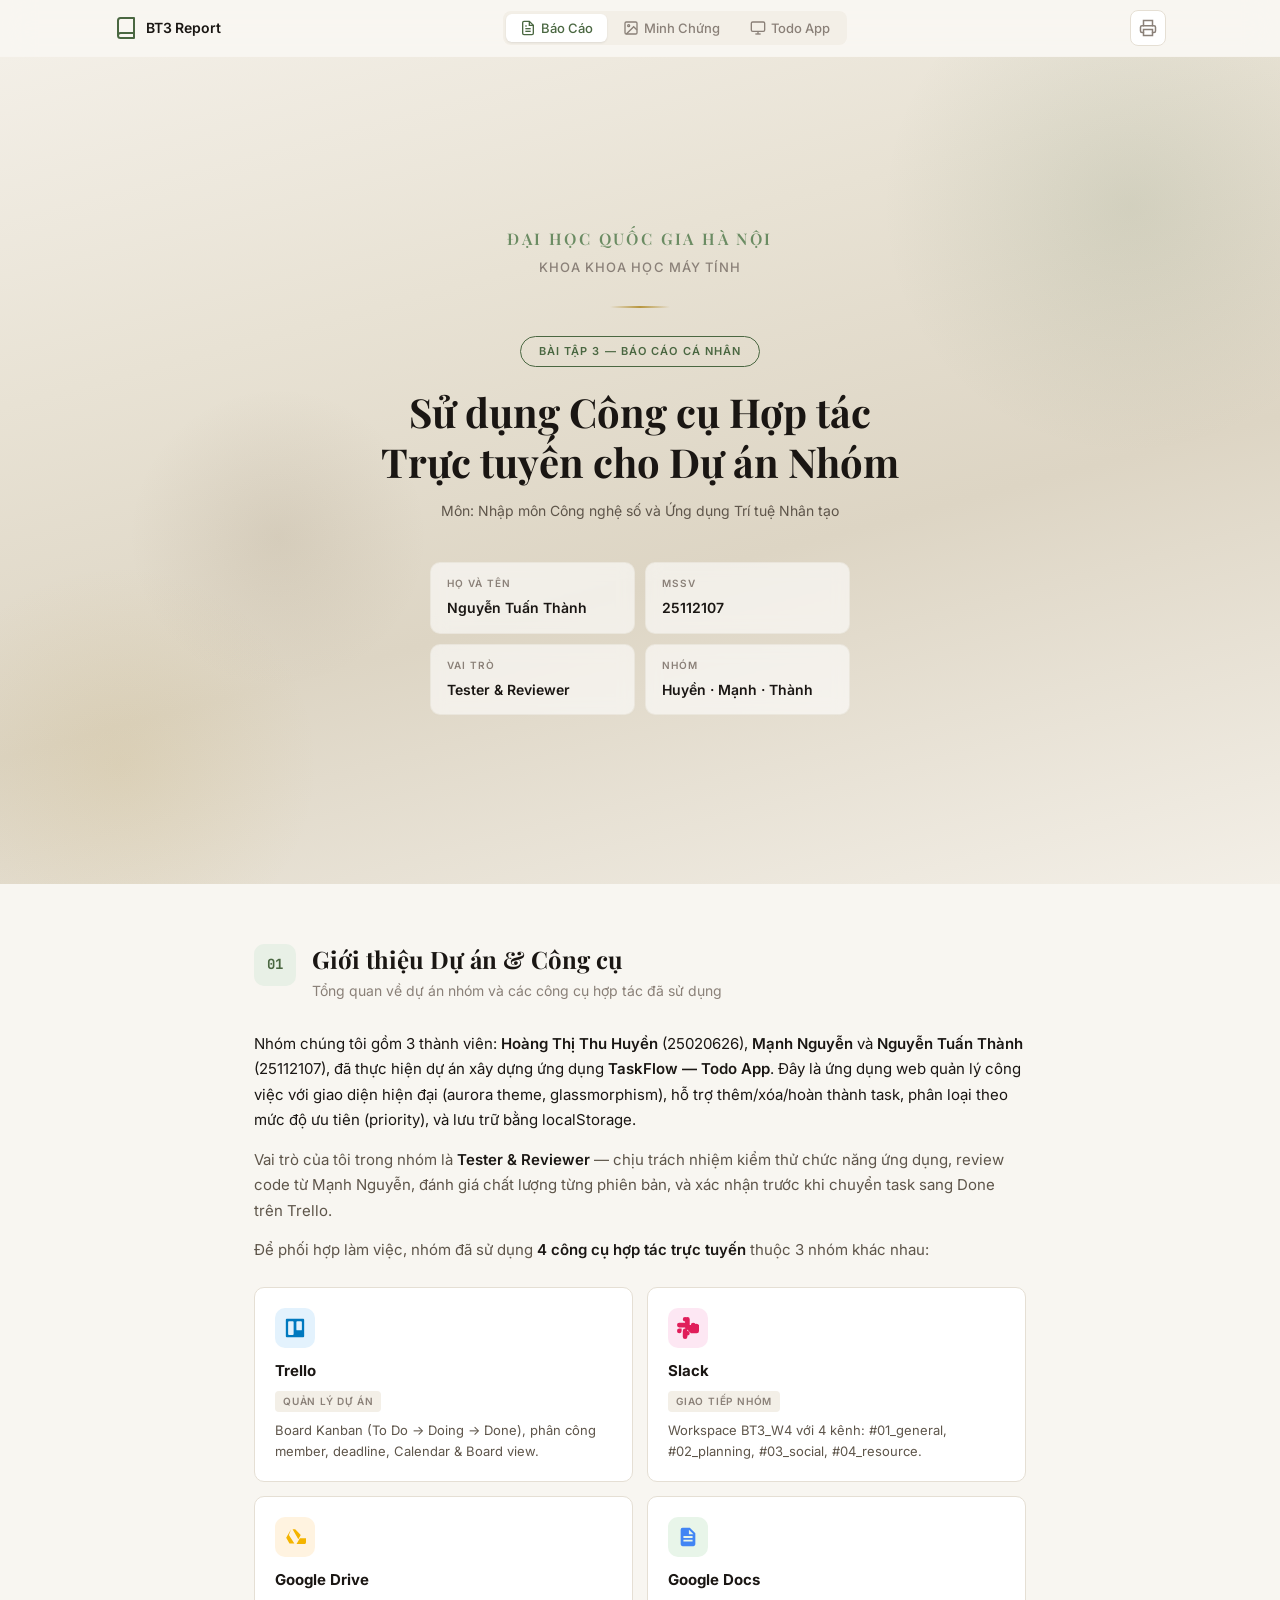
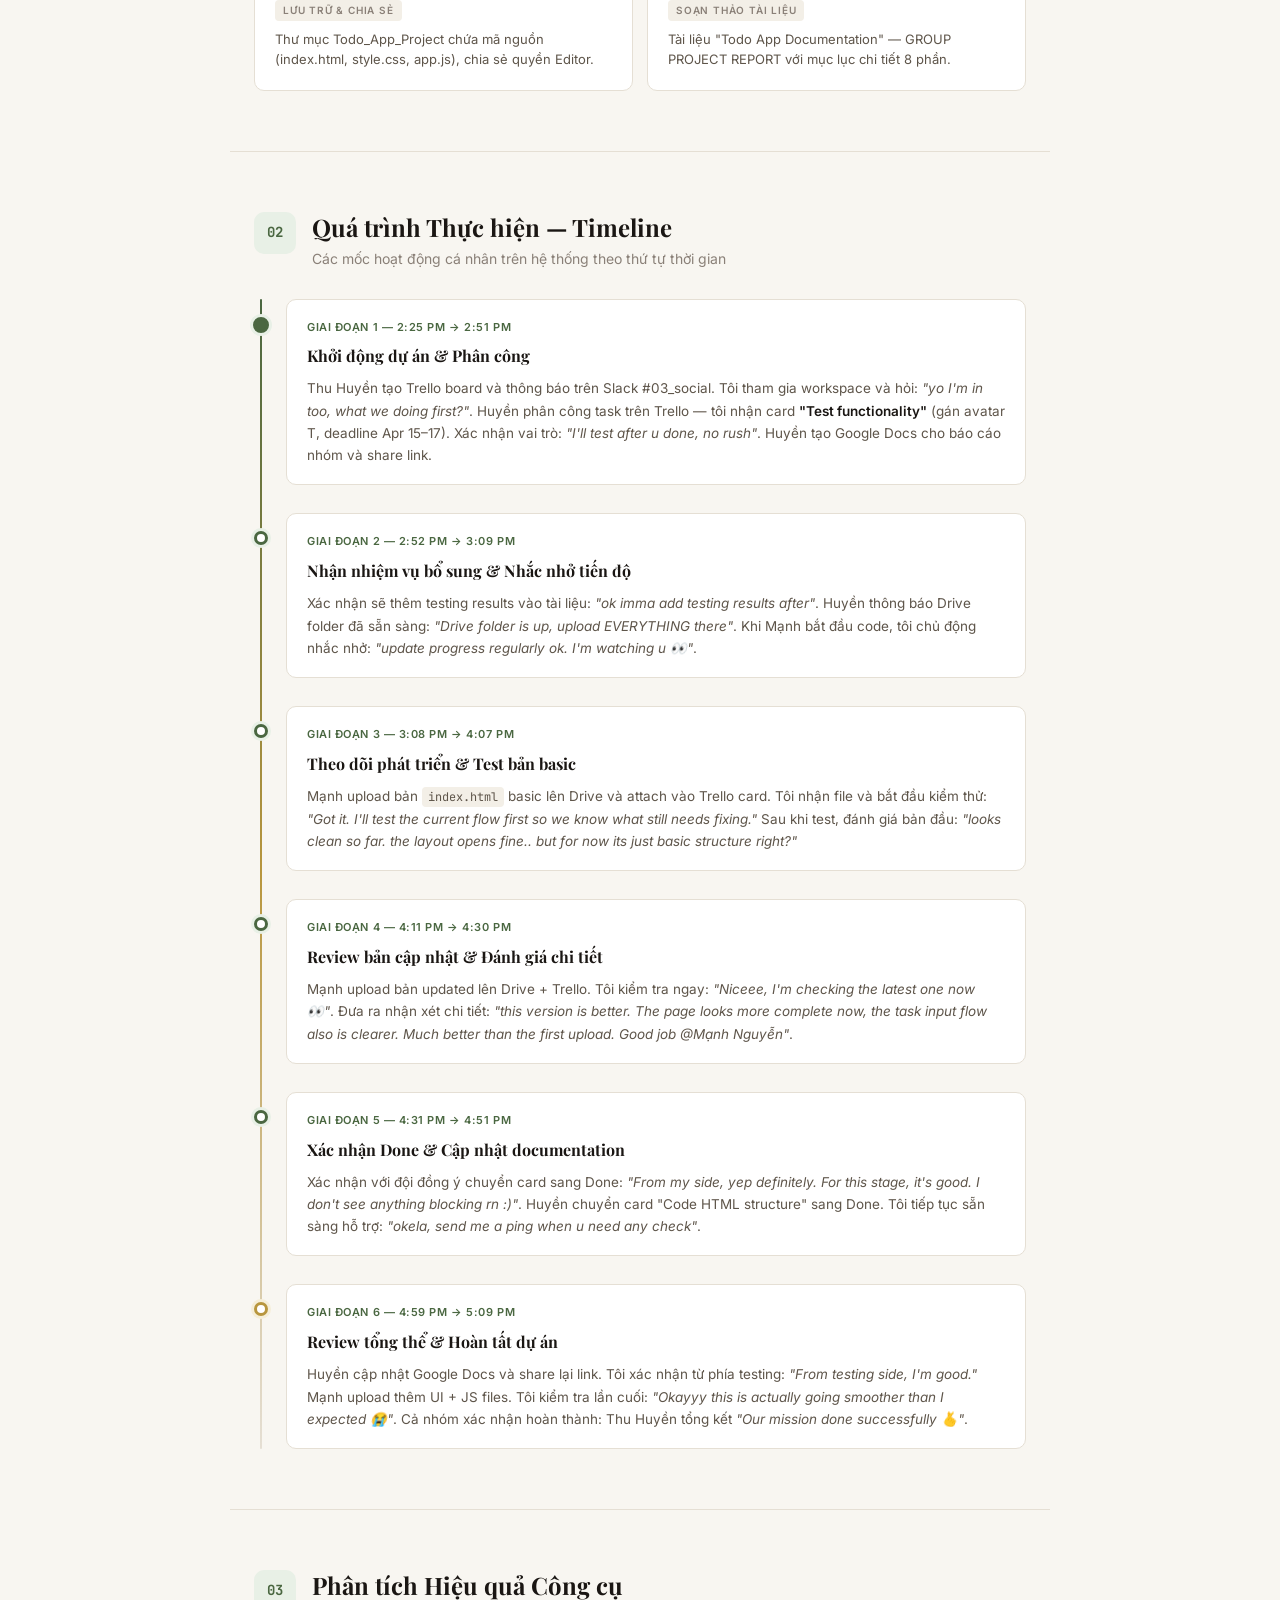
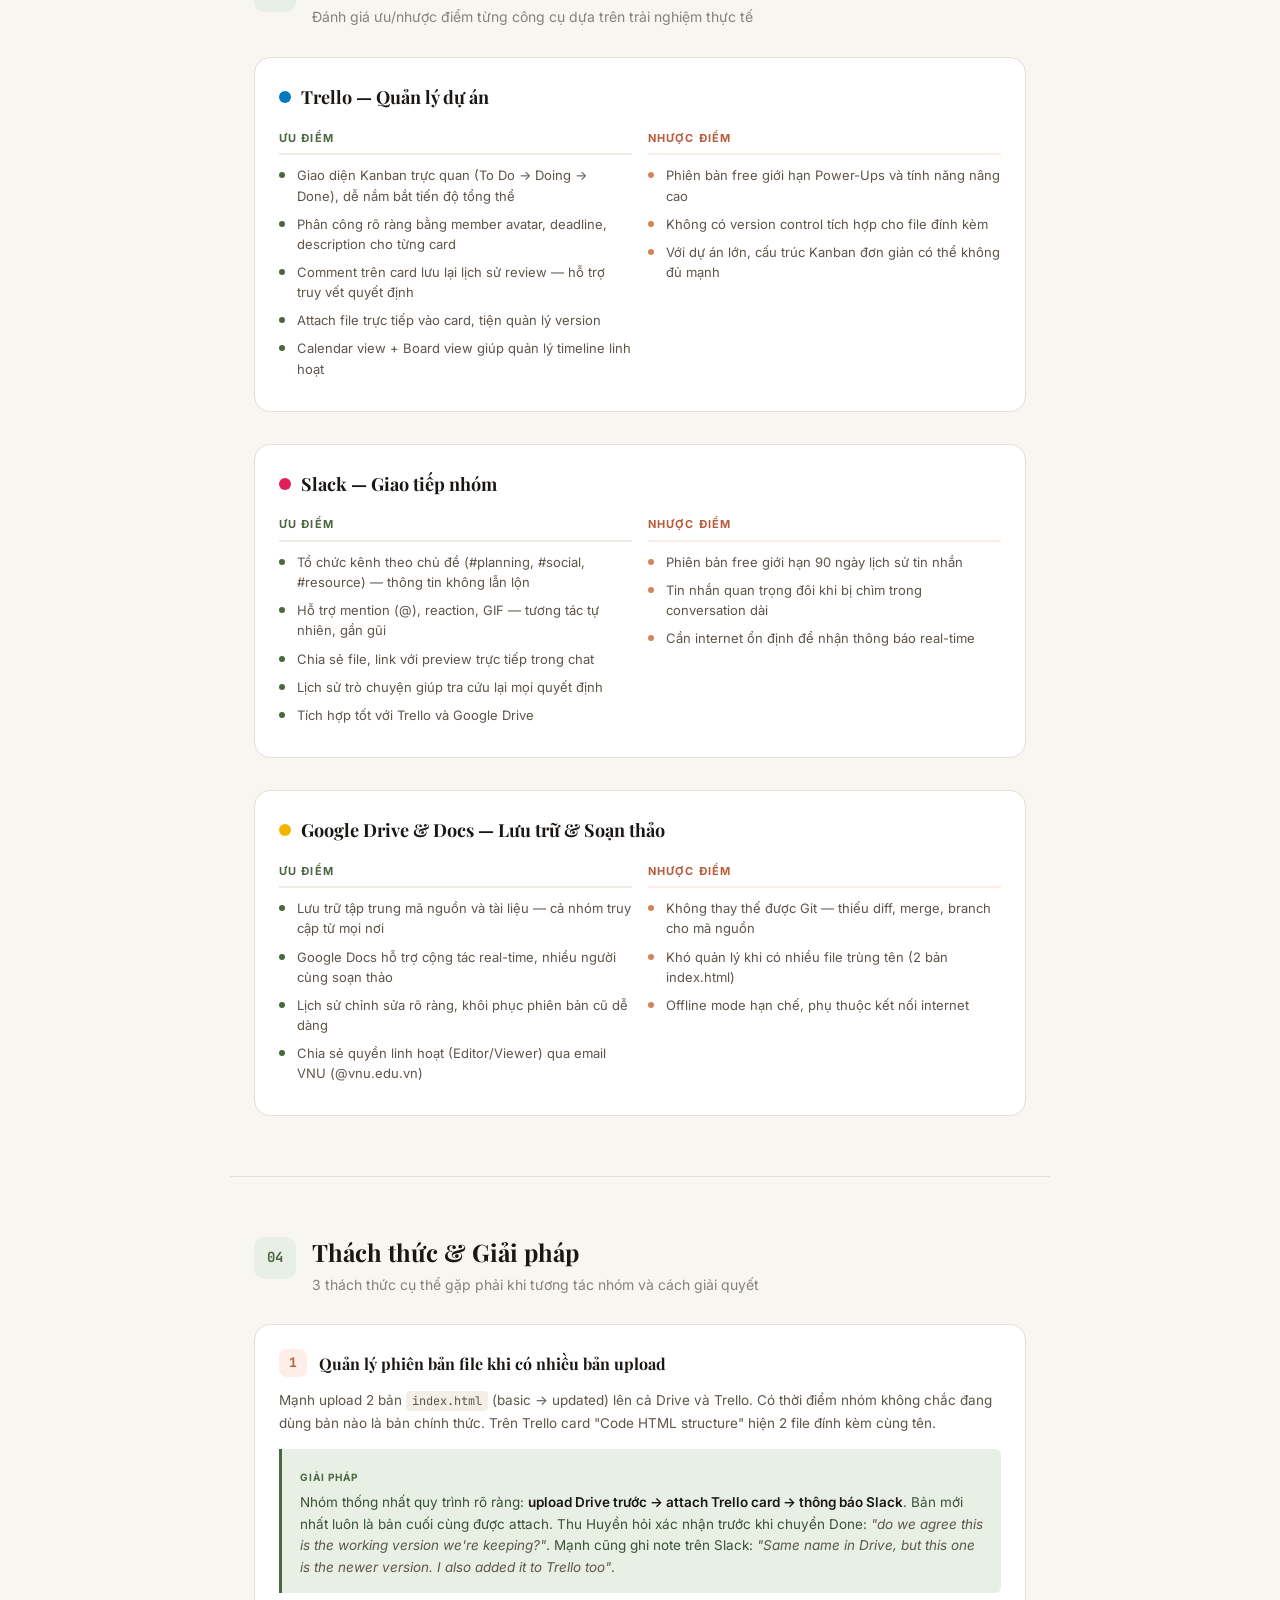
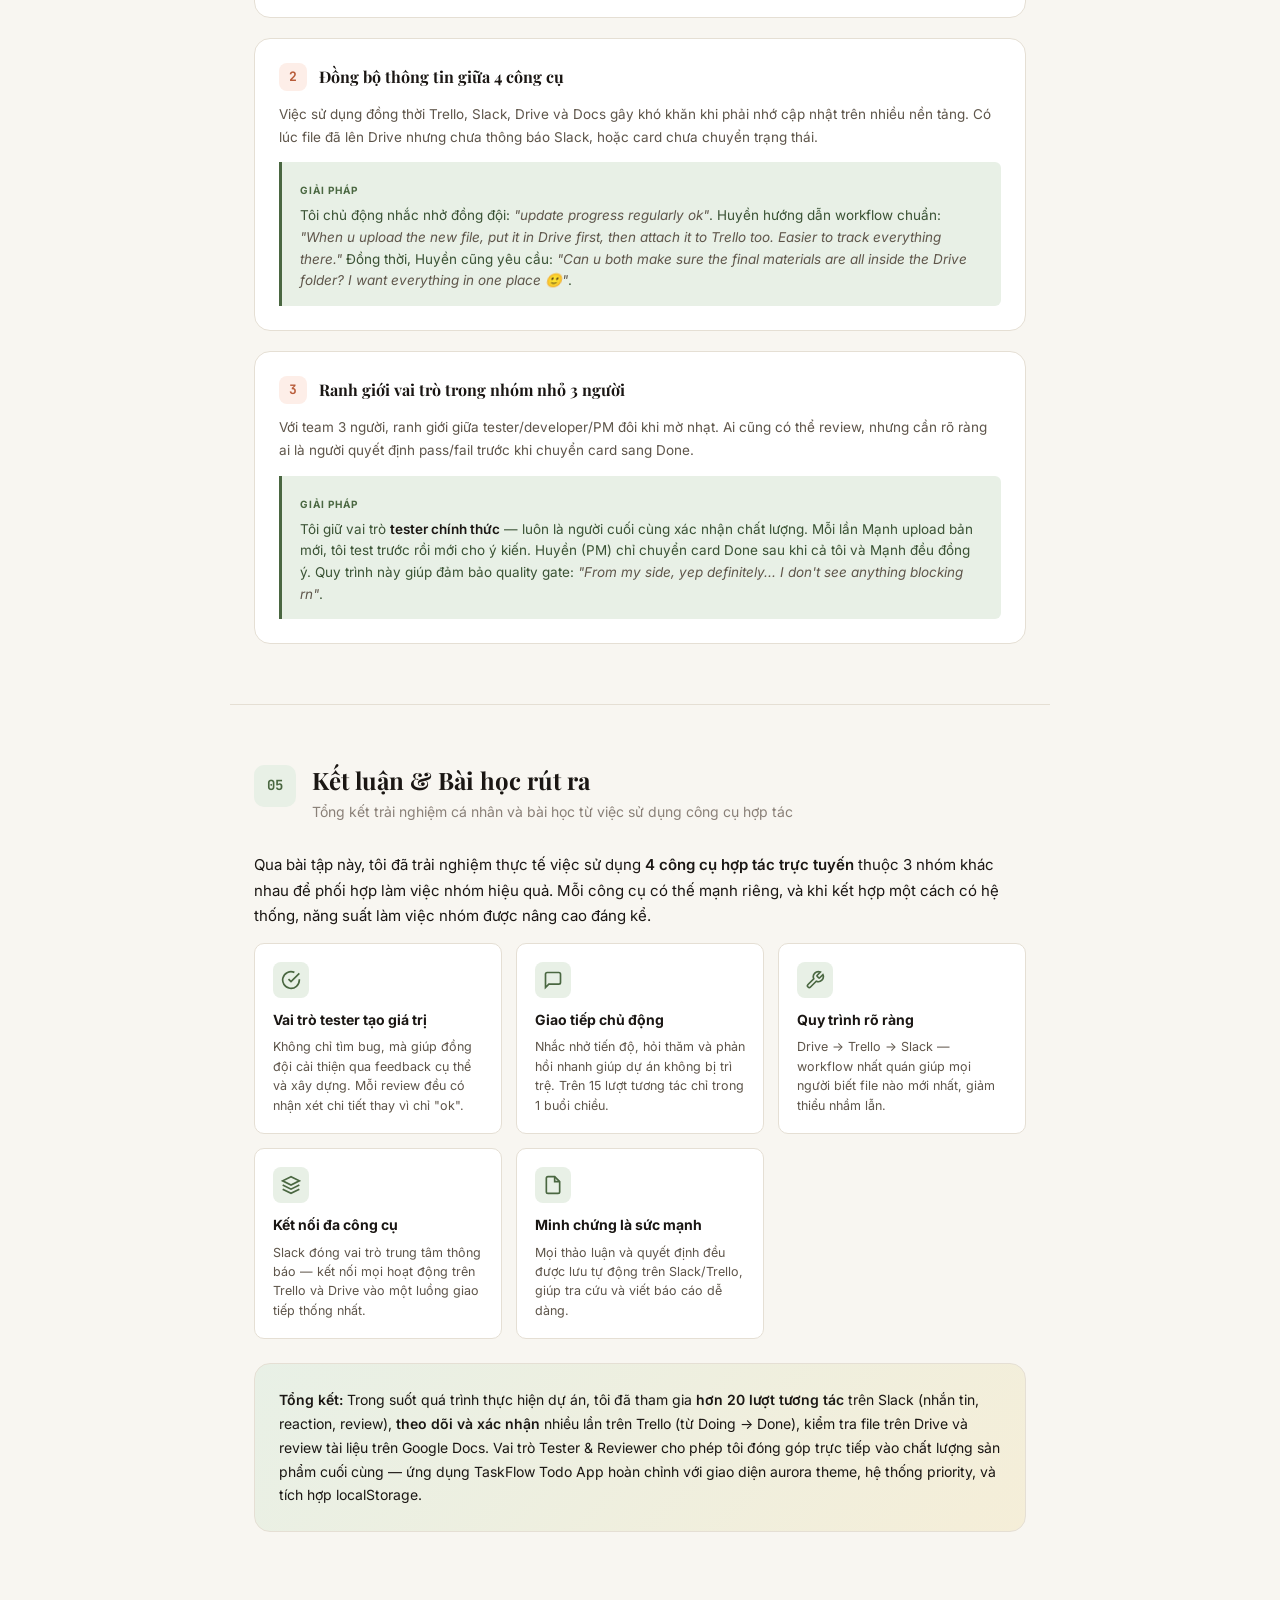
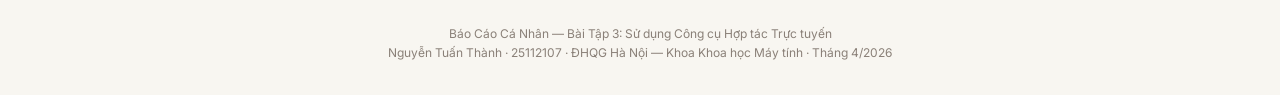
==== index.html @ edb1f009 "Init file" ====
<!DOCTYPE html>
<html lang="vi">
<head>
    <meta charset="UTF-8">
    <meta name="viewport" content="width=device-width, initial-scale=1.0">
    <meta name="description" content="Báo cáo cá nhân Bài tập 3 — Sử dụng công cụ hợp tác trực tuyến cho dự án nhóm. Nguyễn Tuấn Thành — 25112107.">
    <title>Báo Cáo Cá Nhân | Nguyễn Tuấn Thành — 25112107</title>
    <link rel="preconnect" href="https://fonts.googleapis.com">
    <link rel="preconnect" href="https://fonts.gstatic.com" crossorigin>
    <link href="https://fonts.googleapis.com/css2?family=Inter:wght@300;400;500;600;700;800&family=Playfair+Display:ital,wght@0,500;0,600;0,700;1,500&family=JetBrains+Mono:wght@400;500&display=swap" rel="stylesheet">
    <link rel="stylesheet" href="report.css">
</head>
<body>

<!-- ══════════════ NAVIGATION ══════════════ -->
<nav class="top-nav" id="topNav">
    <div class="nav-inner">
        <div class="nav-brand">
            <svg width="24" height="24" viewBox="0 0 24 24" fill="none" stroke="currentColor" stroke-width="2" stroke-linecap="round" stroke-linejoin="round"><path d="M4 19.5v-15A2.5 2.5 0 016.5 2H20v20H6.5a2.5 2.5 0 010-5H20"/></svg>
            <span>BT3 Report</span>
        </div>
        <div class="nav-tabs">
            <button class="nav-tab active" data-section="report" id="nav-report">
                <svg width="16" height="16" viewBox="0 0 24 24" fill="none" stroke="currentColor" stroke-width="2"><path d="M14 2H6a2 2 0 00-2 2v16a2 2 0 002 2h12a2 2 0 002-2V8z"/><path d="M14 2v6h6"/><path d="M16 13H8"/><path d="M16 17H8"/><path d="M10 9H8"/></svg>
                Báo Cáo
            </button>
            <button class="nav-tab" data-section="evidence" id="nav-evidence">
                <svg width="16" height="16" viewBox="0 0 24 24" fill="none" stroke="currentColor" stroke-width="2"><rect x="3" y="3" width="18" height="18" rx="2" ry="2"/><circle cx="8.5" cy="8.5" r="1.5"/><path d="M21 15l-5-5L5 21"/></svg>
                Minh Chứng
            </button>
            <button class="nav-tab" data-section="app-preview" id="nav-preview">
                <svg width="16" height="16" viewBox="0 0 24 24" fill="none" stroke="currentColor" stroke-width="2"><rect x="2" y="3" width="20" height="14" rx="2" ry="2"/><path d="M8 21h8"/><path d="M12 17v4"/></svg>
                Todo App
            </button>
        </div>
        <button class="nav-print" onclick="window.print()" title="In báo cáo">
            <svg width="18" height="18" viewBox="0 0 24 24" fill="none" stroke="currentColor" stroke-width="2" stroke-linecap="round"><path d="M6 9V2h12v7"/><path d="M6 18H4a2 2 0 01-2-2v-5a2 2 0 012-2h16a2 2 0 012 2v5a2 2 0 01-2 2h-2"/><rect x="6" y="14" width="12" height="8"/></svg>
        </button>
    </div>
</nav>

<!-- ══════════════ REPORT SECTION ══════════════ -->
<main class="content-section active" id="section-report">

    <!-- COVER -->
    <header class="cover">
        <div class="cover-decoration">
            <div class="cover-circle cover-circle-1"></div>
            <div class="cover-circle cover-circle-2"></div>
            <div class="cover-circle cover-circle-3"></div>
        </div>
        <div class="cover-content">
            <p class="cover-uni">Đại học Quốc gia Hà Nội</p>
            <p class="cover-faculty">Khoa Khoa học Máy tính</p>
            <div class="cover-divider"></div>
            <span class="cover-badge">Bài Tập 3 — Báo Cáo Cá Nhân</span>
            <h1 class="cover-title">Sử dụng Công cụ Hợp tác<br>Trực tuyến cho Dự án Nhóm</h1>
            <p class="cover-course">Môn: Nhập môn Công nghệ số và Ứng dụng Trí tuệ Nhân tạo</p>
            <div class="cover-meta">
                <div class="meta-card">
                    <span class="meta-label">Họ và tên</span>
                    <span class="meta-value">Nguyễn Tuấn Thành</span>
                </div>
                <div class="meta-card">
                    <span class="meta-label">MSSV</span>
                    <span class="meta-value">25112107</span>
                </div>
                <div class="meta-card">
                    <span class="meta-label">Vai trò</span>
                    <span class="meta-value">Tester & Reviewer</span>
                </div>
                <div class="meta-card">
                    <span class="meta-label">Nhóm</span>
                    <span class="meta-value">Huyền · Mạnh · Thành</span>
                </div>
            </div>
        </div>
    </header>

    <!-- SECTION 1 -->
    <section class="report-section" id="sec-intro">
        <div class="section-anchor">
            <span class="section-num">01</span>
            <div>
                <h2 class="section-heading">Giới thiệu Dự án & Công cụ</h2>
                <p class="section-sub">Tổng quan về dự án nhóm và các công cụ hợp tác đã sử dụng</p>
            </div>
        </div>
        <div class="section-content">
            <p>Nhóm chúng tôi gồm 3 thành viên: <strong>Hoàng Thị Thu Huyền</strong> (25020626), <strong>Mạnh Nguyễn</strong> và <strong>Nguyễn Tuấn Thành</strong> (25112107), đã thực hiện dự án xây dựng ứng dụng <strong>TaskFlow — Todo App</strong>. Đây là ứng dụng web quản lý công việc với giao diện hiện đại (aurora theme, glassmorphism), hỗ trợ thêm/xóa/hoàn thành task, phân loại theo mức độ ưu tiên (priority), và lưu trữ bằng localStorage.</p>
            <p>Vai trò của tôi trong nhóm là <strong>Tester & Reviewer</strong> — chịu trách nhiệm kiểm thử chức năng ứng dụng, review code từ Mạnh Nguyễn, đánh giá chất lượng từng phiên bản, và xác nhận trước khi chuyển task sang Done trên Trello.</p>
            <p>Để phối hợp làm việc, nhóm đã sử dụng <strong>4 công cụ hợp tác trực tuyến</strong> thuộc 3 nhóm khác nhau:</p>

            <div class="tools-grid">
                <div class="tool-card">
                    <div class="tool-icon-wrap trello">
                        <svg width="22" height="22" viewBox="0 0 24 24" fill="currentColor"><path d="M21 2H3a1 1 0 00-1 1v18a1 1 0 001 1h18a1 1 0 001-1V3a1 1 0 00-1-1zM10.5 18.5a1 1 0 01-1 1h-4a1 1 0 01-1-1v-13a1 1 0 011-1h4a1 1 0 011 1v13zm9-5a1 1 0 01-1 1h-4a1 1 0 01-1-1v-8a1 1 0 011-1h4a1 1 0 011 1v8z"/></svg>
                    </div>
                    <h4>Trello</h4>
                    <span class="tool-tag">Quản lý dự án</span>
                    <p>Board Kanban (To Do → Doing → Done), phân công member, deadline, Calendar & Board view.</p>
                </div>
                <div class="tool-card">
                    <div class="tool-icon-wrap slack">
                        <svg width="22" height="22" viewBox="0 0 24 24" fill="currentColor"><path d="M5.042 15.165a2.528 2.528 0 01-2.52 2.523A2.528 2.528 0 010 15.165a2.527 2.527 0 012.522-2.52h2.52v2.52zm1.271 0a2.527 2.527 0 012.521-2.52 2.527 2.527 0 012.521 2.52v6.313A2.528 2.528 0 018.834 24a2.528 2.528 0 01-2.521-2.522v-6.313zM8.834 5.042a2.528 2.528 0 01-2.521-2.52A2.528 2.528 0 018.834 0a2.528 2.528 0 012.521 2.522v2.52H8.834zm0 1.271a2.528 2.528 0 012.521 2.521 2.528 2.528 0 01-2.521 2.521H2.522A2.528 2.528 0 010 8.834a2.528 2.528 0 012.522-2.521h6.312zm6.313 2.521a2.528 2.528 0 012.521-2.521A2.528 2.528 0 0120.189 8.834a2.528 2.528 0 01-2.521 2.521h-2.521V8.834zm-1.272 0a2.528 2.528 0 01-2.521 2.521 2.528 2.528 0 01-2.521-2.521V2.522A2.528 2.528 0 0111.354 0a2.528 2.528 0 012.521 2.522v6.312zm-2.521 6.313a2.528 2.528 0 012.521 2.521 2.528 2.528 0 01-2.521 2.522 2.528 2.528 0 01-2.521-2.522v-2.521h2.521zm0-1.272a2.528 2.528 0 01-2.521-2.521 2.528 2.528 0 012.521-2.521h6.313A2.528 2.528 0 0124 15.165a2.528 2.528 0 01-2.522 2.521h-6.313z"/></svg>
                    </div>
                    <h4>Slack</h4>
                    <span class="tool-tag">Giao tiếp nhóm</span>
                    <p>Workspace BT3_W4 với 4 kênh: #01_general, #02_planning, #03_social, #04_resource.</p>
                </div>
                <div class="tool-card">
                    <div class="tool-icon-wrap drive">
                        <svg width="22" height="22" viewBox="0 0 24 24" fill="currentColor"><path d="M7.71 3.5l-5.33 9.23 3.61 6.27h5.33L5.33 9.73 7.71 3.5zm1.64 0l6.27 10.86-3.61 6.27 6.27-10.86L12.22 3.5H9.35zm7.94 9.73l-3.61 6.27h9.52l3.61-6.27h-9.52z"/></svg>
                    </div>
                    <h4>Google Drive</h4>
                    <span class="tool-tag">Lưu trữ & Chia sẻ</span>
                    <p>Thư mục Todo_App_Project chứa mã nguồn (index.html, style.css, app.js), chia sẻ quyền Editor.</p>
                </div>
                <div class="tool-card">
                    <div class="tool-icon-wrap docs">
                        <svg width="22" height="22" viewBox="0 0 24 24" fill="currentColor"><path d="M14 2H6a2 2 0 00-2 2v16a2 2 0 002 2h12a2 2 0 002-2V8l-6-6zm-1 2l5 5h-5V4zM7 17v-2h10v2H7zm10-4H7v-2h10v2z"/></svg>
                    </div>
                    <h4>Google Docs</h4>
                    <span class="tool-tag">Soạn thảo tài liệu</span>
                    <p>Tài liệu "Todo App Documentation" — GROUP PROJECT REPORT với mục lục chi tiết 8 phần.</p>
                </div>
            </div>
        </div>
    </section>

    <!-- SECTION 2 -->
    <section class="report-section" id="sec-timeline">
        <div class="section-anchor">
            <span class="section-num">02</span>
            <div>
                <h2 class="section-heading">Quá trình Thực hiện — Timeline</h2>
                <p class="section-sub">Các mốc hoạt động cá nhân trên hệ thống theo thứ tự thời gian</p>
            </div>
        </div>
        <div class="section-content">
            <div class="timeline">
                <div class="tl-item">
                    <div class="tl-marker"></div>
                    <div class="tl-card">
                        <div class="tl-time">Giai đoạn 1 — 2:25 PM → 2:51 PM</div>
                        <h4>Khởi động dự án & Phân công</h4>
                        <p>Thu Huyền tạo Trello board và thông báo trên Slack #03_social. Tôi tham gia workspace và hỏi: <em>"yo I'm in too, what we doing first?"</em>. Huyền phân công task trên Trello — tôi nhận card <strong>"Test functionality"</strong> (gán avatar T, deadline Apr 15–17). Xác nhận vai trò: <em>"I'll test after u done, no rush"</em>. Huyền tạo Google Docs cho báo cáo nhóm và share link.</p>
                    </div>
                </div>
                <div class="tl-item">
                    <div class="tl-marker"></div>
                    <div class="tl-card">
                        <div class="tl-time">Giai đoạn 2 — 2:52 PM → 3:09 PM</div>
                        <h4>Nhận nhiệm vụ bổ sung & Nhắc nhở tiến độ</h4>
                        <p>Xác nhận sẽ thêm testing results vào tài liệu: <em>"ok imma add testing results after"</em>. Huyền thông báo Drive folder đã sẵn sàng: <em>"Drive folder is up, upload EVERYTHING there"</em>. Khi Mạnh bắt đầu code, tôi chủ động nhắc nhở: <em>"update progress regularly ok. I'm watching u 👀"</em>.</p>
                    </div>
                </div>
                <div class="tl-item">
                    <div class="tl-marker"></div>
                    <div class="tl-card">
                        <div class="tl-time">Giai đoạn 3 — 3:08 PM → 4:07 PM</div>
                        <h4>Theo dõi phát triển & Test bản basic</h4>
                        <p>Mạnh upload bản <code>index.html</code> basic lên Drive và attach vào Trello card. Tôi nhận file và bắt đầu kiểm thử: <em>"Got it. I'll test the current flow first so we know what still needs fixing."</em> Sau khi test, đánh giá bản đầu: <em>"looks clean so far. the layout opens fine.. but for now its just basic structure right?"</em></p>
                    </div>
                </div>
                <div class="tl-item">
                    <div class="tl-marker"></div>
                    <div class="tl-card">
                        <div class="tl-time">Giai đoạn 4 — 4:11 PM → 4:30 PM</div>
                        <h4>Review bản cập nhật & Đánh giá chi tiết</h4>
                        <p>Mạnh upload bản updated lên Drive + Trello. Tôi kiểm tra ngay: <em>"Niceee, I'm checking the latest one now 👀"</em>. Đưa ra nhận xét chi tiết: <em>"this version is better. The page looks more complete now, the task input flow also is clearer. Much better than the first upload. Good job @Mạnh Nguyễn"</em>.</p>
                    </div>
                </div>
                <div class="tl-item">
                    <div class="tl-marker"></div>
                    <div class="tl-card">
                        <div class="tl-time">Giai đoạn 5 — 4:31 PM → 4:51 PM</div>
                        <h4>Xác nhận Done & Cập nhật documentation</h4>
                        <p>Xác nhận với đội đồng ý chuyển card sang Done: <em>"From my side, yep definitely. For this stage, it's good. I don't see anything blocking rn :)"</em>. Huyền chuyển card "Code HTML structure" sang Done. Tôi tiếp tục sẵn sàng hỗ trợ: <em>"okela, send me a ping when u need any check"</em>.</p>
                    </div>
                </div>
                <div class="tl-item">
                    <div class="tl-marker"></div>
                    <div class="tl-card">
                        <div class="tl-time">Giai đoạn 6 — 4:59 PM → 5:09 PM</div>
                        <h4>Review tổng thể & Hoàn tất dự án</h4>
                        <p>Huyền cập nhật Google Docs và share lại link. Tôi xác nhận từ phía testing: <em>"From testing side, I'm good."</em> Mạnh upload thêm UI + JS files. Tôi kiểm tra lần cuối: <em>"Okayyy this is actually going smoother than I expected 😭"</em>. Cả nhóm xác nhận hoàn thành: Thu Huyền tổng kết <em>"Our mission done successfully 🫰"</em>.</p>
                    </div>
                </div>
            </div>
        </div>
    </section>

    <!-- SECTION 3: ANALYSIS -->
    <section class="report-section" id="sec-analysis">
        <div class="section-anchor">
            <span class="section-num">03</span>
            <div>
                <h2 class="section-heading">Phân tích Hiệu quả Công cụ</h2>
                <p class="section-sub">Đánh giá ưu/nhược điểm từng công cụ dựa trên trải nghiệm thực tế</p>
            </div>
        </div>
        <div class="section-content">

            <!-- Trello -->
            <div class="analysis-block">
                <h3 class="analysis-tool-name">
                    <span class="dot trello-dot"></span> Trello — Quản lý dự án
                </h3>
                <div class="pros-cons">
                    <div class="pros">
                        <h5>Ưu điểm</h5>
                        <ul>
                            <li>Giao diện Kanban trực quan (To Do → Doing → Done), dễ nắm bắt tiến độ tổng thể</li>
                            <li>Phân công rõ ràng bằng member avatar, deadline, description cho từng card</li>
                            <li>Comment trên card lưu lại lịch sử review — hỗ trợ truy vết quyết định</li>
                            <li>Attach file trực tiếp vào card, tiện quản lý version</li>
                            <li>Calendar view + Board view giúp quản lý timeline linh hoạt</li>
                        </ul>
                    </div>
                    <div class="cons">
                        <h5>Nhược điểm</h5>
                        <ul>
                            <li>Phiên bản free giới hạn Power-Ups và tính năng nâng cao</li>
                            <li>Không có version control tích hợp cho file đính kèm</li>
                            <li>Với dự án lớn, cấu trúc Kanban đơn giản có thể không đủ mạnh</li>
                        </ul>
                    </div>
                </div>
            </div>

            <!-- Slack -->
            <div class="analysis-block">
                <h3 class="analysis-tool-name">
                    <span class="dot slack-dot"></span> Slack — Giao tiếp nhóm
                </h3>
                <div class="pros-cons">
                    <div class="pros">
                        <h5>Ưu điểm</h5>
                        <ul>
                            <li>Tổ chức kênh theo chủ đề (#planning, #social, #resource) — thông tin không lẫn lộn</li>
                            <li>Hỗ trợ mention (@), reaction, GIF — tương tác tự nhiên, gần gũi</li>
                            <li>Chia sẻ file, link với preview trực tiếp trong chat</li>
                            <li>Lịch sử trò chuyện giúp tra cứu lại mọi quyết định</li>
                            <li>Tích hợp tốt với Trello và Google Drive</li>
                        </ul>
                    </div>
                    <div class="cons">
                        <h5>Nhược điểm</h5>
                        <ul>
                            <li>Phiên bản free giới hạn 90 ngày lịch sử tin nhắn</li>
                            <li>Tin nhắn quan trọng đôi khi bị chìm trong conversation dài</li>
                            <li>Cần internet ổn định để nhận thông báo real-time</li>
                        </ul>
                    </div>
                </div>
            </div>

            <!-- Drive + Docs -->
            <div class="analysis-block">
                <h3 class="analysis-tool-name">
                    <span class="dot drive-dot"></span> Google Drive & Docs — Lưu trữ & Soạn thảo
                </h3>
                <div class="pros-cons">
                    <div class="pros">
                        <h5>Ưu điểm</h5>
                        <ul>
                            <li>Lưu trữ tập trung mã nguồn và tài liệu — cả nhóm truy cập từ mọi nơi</li>
                            <li>Google Docs hỗ trợ cộng tác real-time, nhiều người cùng soạn thảo</li>
                            <li>Lịch sử chỉnh sửa rõ ràng, khôi phục phiên bản cũ dễ dàng</li>
                            <li>Chia sẻ quyền linh hoạt (Editor/Viewer) qua email VNU (@vnu.edu.vn)</li>
                        </ul>
                    </div>
                    <div class="cons">
                        <h5>Nhược điểm</h5>
                        <ul>
                            <li>Không thay thế được Git — thiếu diff, merge, branch cho mã nguồn</li>
                            <li>Khó quản lý khi có nhiều file trùng tên (2 bản index.html)</li>
                            <li>Offline mode hạn chế, phụ thuộc kết nối internet</li>
                        </ul>
                    </div>
                </div>
            </div>
        </div>
    </section>

    <!-- SECTION 4: CHALLENGES -->
    <section class="report-section" id="sec-challenges">
        <div class="section-anchor">
            <span class="section-num">04</span>
            <div>
                <h2 class="section-heading">Thách thức & Giải pháp</h2>
                <p class="section-sub">3 thách thức cụ thể gặp phải khi tương tác nhóm và cách giải quyết</p>
            </div>
        </div>
        <div class="section-content">
            <div class="challenge">
                <div class="challenge-header">
                    <span class="challenge-num">1</span>
                    <h4>Quản lý phiên bản file khi có nhiều bản upload</h4>
                </div>
                <p class="challenge-desc">Mạnh upload 2 bản <code>index.html</code> (basic → updated) lên cả Drive và Trello. Có thời điểm nhóm không chắc đang dùng bản nào là bản chính thức. Trên Trello card "Code HTML structure" hiện 2 file đính kèm cùng tên.</p>
                <div class="solution">
                    <span class="solution-label">Giải pháp</span>
                    <p>Nhóm thống nhất quy trình rõ ràng: <strong>upload Drive trước → attach Trello card → thông báo Slack</strong>. Bản mới nhất luôn là bản cuối cùng được attach. Thu Huyền hỏi xác nhận trước khi chuyển Done: <em>"do we agree this is the working version we're keeping?"</em>. Mạnh cũng ghi note trên Slack: <em>"Same name in Drive, but this one is the newer version. I also added it to Trello too"</em>.</p>
                </div>
            </div>
            <div class="challenge">
                <div class="challenge-header">
                    <span class="challenge-num">2</span>
                    <h4>Đồng bộ thông tin giữa 4 công cụ</h4>
                </div>
                <p class="challenge-desc">Việc sử dụng đồng thời Trello, Slack, Drive và Docs gây khó khăn khi phải nhớ cập nhật trên nhiều nền tảng. Có lúc file đã lên Drive nhưng chưa thông báo Slack, hoặc card chưa chuyển trạng thái.</p>
                <div class="solution">
                    <span class="solution-label">Giải pháp</span>
                    <p>Tôi chủ động nhắc nhở đồng đội: <em>"update progress regularly ok"</em>. Huyền hướng dẫn workflow chuẩn: <em>"When u upload the new file, put it in Drive first, then attach it to Trello too. Easier to track everything there."</em> Đồng thời, Huyền cũng yêu cầu: <em>"Can u both make sure the final materials are all inside the Drive folder? I want everything in one place 🙂"</em>.</p>
                </div>
            </div>
            <div class="challenge">
                <div class="challenge-header">
                    <span class="challenge-num">3</span>
                    <h4>Ranh giới vai trò trong nhóm nhỏ 3 người</h4>
                </div>
                <p class="challenge-desc">Với team 3 người, ranh giới giữa tester/developer/PM đôi khi mờ nhạt. Ai cũng có thể review, nhưng cần rõ ràng ai là người quyết định pass/fail trước khi chuyển card sang Done.</p>
                <div class="solution">
                    <span class="solution-label">Giải pháp</span>
                    <p>Tôi giữ vai trò <strong>tester chính thức</strong> — luôn là người cuối cùng xác nhận chất lượng. Mỗi lần Mạnh upload bản mới, tôi test trước rồi mới cho ý kiến. Huyền (PM) chỉ chuyển card Done sau khi cả tôi và Mạnh đều đồng ý. Quy trình này giúp đảm bảo quality gate: <em>"From my side, yep definitely... I don't see anything blocking rn"</em>.</p>
                </div>
            </div>
        </div>
    </section>

    <!-- SECTION 5: CONCLUSION -->
    <section class="report-section" id="sec-conclusion">
        <div class="section-anchor">
            <span class="section-num">05</span>
            <div>
                <h2 class="section-heading">Kết luận & Bài học rút ra</h2>
                <p class="section-sub">Tổng kết trải nghiệm cá nhân và bài học từ việc sử dụng công cụ hợp tác</p>
            </div>
        </div>
        <div class="section-content">
            <p>Qua bài tập này, tôi đã trải nghiệm thực tế việc sử dụng <strong>4 công cụ hợp tác trực tuyến</strong> thuộc 3 nhóm khác nhau để phối hợp làm việc nhóm hiệu quả. Mỗi công cụ có thế mạnh riêng, và khi kết hợp một cách có hệ thống, năng suất làm việc nhóm được nâng cao đáng kể.</p>

            <div class="lessons-grid">
                <div class="lesson-card">
                    <div class="lesson-icon">
                        <svg width="20" height="20" viewBox="0 0 24 24" fill="none" stroke="currentColor" stroke-width="2"><path d="M22 11.08V12a10 10 0 11-5.93-9.14"/><path d="M22 4L12 14.01l-3-3"/></svg>
                    </div>
                    <h5>Vai trò tester tạo giá trị</h5>
                    <p>Không chỉ tìm bug, mà giúp đồng đội cải thiện qua feedback cụ thể và xây dựng. Mỗi review đều có nhận xét chi tiết thay vì chỉ "ok".</p>
                </div>
                <div class="lesson-card">
                    <div class="lesson-icon">
                        <svg width="20" height="20" viewBox="0 0 24 24" fill="none" stroke="currentColor" stroke-width="2"><path d="M21 15a2 2 0 01-2 2H7l-4 4V5a2 2 0 012-2h14a2 2 0 012 2z"/></svg>
                    </div>
                    <h5>Giao tiếp chủ động</h5>
                    <p>Nhắc nhở tiến độ, hỏi thăm và phản hồi nhanh giúp dự án không bị trì trệ. Trên 15 lượt tương tác chỉ trong 1 buổi chiều.</p>
                </div>
                <div class="lesson-card">
                    <div class="lesson-icon">
                        <svg width="20" height="20" viewBox="0 0 24 24" fill="none" stroke="currentColor" stroke-width="2"><path d="M14.7 6.3a1 1 0 000 1.4l1.6 1.6a1 1 0 001.4 0l3.77-3.77a6 6 0 01-7.94 7.94l-6.91 6.91a2.12 2.12 0 01-3-3l6.91-6.91a6 6 0 017.94-7.94l-3.76 3.76z"/></svg>
                    </div>
                    <h5>Quy trình rõ ràng</h5>
                    <p>Drive → Trello → Slack — workflow nhất quán giúp mọi người biết file nào mới nhất, giảm thiểu nhầm lẫn.</p>
                </div>
                <div class="lesson-card">
                    <div class="lesson-icon">
                        <svg width="20" height="20" viewBox="0 0 24 24" fill="none" stroke="currentColor" stroke-width="2"><path d="M12 2L2 7l10 5 10-5-10-5z"/><path d="M2 17l10 5 10-5"/><path d="M2 12l10 5 10-5"/></svg>
                    </div>
                    <h5>Kết nối đa công cụ</h5>
                    <p>Slack đóng vai trò trung tâm thông báo — kết nối mọi hoạt động trên Trello và Drive vào một luồng giao tiếp thống nhất.</p>
                </div>
                <div class="lesson-card">
                    <div class="lesson-icon">
                        <svg width="20" height="20" viewBox="0 0 24 24" fill="none" stroke="currentColor" stroke-width="2"><path d="M14 2H6a2 2 0 00-2 2v16a2 2 0 002 2h12a2 2 0 002-2V8z"/><path d="M14 2v6h6"/></svg>
                    </div>
                    <h5>Minh chứng là sức mạnh</h5>
                    <p>Mọi thảo luận và quyết định đều được lưu tự động trên Slack/Trello, giúp tra cứu và viết báo cáo dễ dàng.</p>
                </div>
            </div>

            <div class="summary-box">
                <p><strong>Tổng kết:</strong> Trong suốt quá trình thực hiện dự án, tôi đã tham gia <strong>hơn 20 lượt tương tác</strong> trên Slack (nhắn tin, reaction, review), <strong>theo dõi và xác nhận</strong> nhiều lần trên Trello (từ Doing → Done), kiểm tra file trên Drive và review tài liệu trên Google Docs. Vai trò Tester & Reviewer cho phép tôi đóng góp trực tiếp vào chất lượng sản phẩm cuối cùng — ứng dụng TaskFlow Todo App hoàn chỉnh với giao diện aurora theme, hệ thống priority, và tích hợp localStorage.</p>
            </div>
        </div>
    </section>

    <footer class="report-footer">
        <p>Báo Cáo Cá Nhân — Bài Tập 3: Sử dụng Công cụ Hợp tác Trực tuyến</p>
        <p>Nguyễn Tuấn Thành · 25112107 · ĐHQG Hà Nội — Khoa Khoa học Máy tính · Tháng 4/2026</p>
    </footer>

</main>

<!-- ══════════════ EVIDENCE SECTION ══════════════ -->
<main class="content-section" id="section-evidence">
    <div class="evidence-page">
        <div class="section-anchor" style="margin-bottom: 30px;">
            <span class="section-num">
                <svg width="20" height="20" viewBox="0 0 24 24" fill="none" stroke="currentColor" stroke-width="2"><rect x="3" y="3" width="18" height="18" rx="2" ry="2"/><circle cx="8.5" cy="8.5" r="1.5"/><path d="M21 15l-5-5L5 21"/></svg>
            </span>
            <div>
                <h2 class="section-heading">Nhật ký Minh chứng</h2>
                <p class="section-sub">18 ảnh chụp màn hình — thể hiện rõ tên tài khoản ThanhNguyxn & tiến trình làm việc</p>
            </div>
        </div>

        <!-- Filters -->
        <div class="evidence-filters">
            <button class="ev-filter active" data-filter="all">Tất cả (18)</button>
            <button class="ev-filter" data-filter="slack">Slack</button>
            <button class="ev-filter" data-filter="trello">Trello</button>
            <button class="ev-filter" data-filter="drive">Google Drive</button>
            <button class="ev-filter" data-filter="docs">Google Docs</button>
        </div>

        <div class="evidence-grid" id="evidenceGrid">
            <!-- 1 -->
            <div class="ev-card" data-tool="slack">
                <div class="ev-img-wrap"><img src="images/651824796_2531265387333576_166309413388076622_n.png" alt="Slack - Khởi động dự án" loading="lazy"></div>
                <div class="ev-info">
                    <span class="ev-tag slack">Slack</span>
                    <span class="ev-time">2:25 – 2:51 PM</span>
                </div>
                <p class="ev-desc">Khởi động dự án: Huyền tạo Trello, Thành tham gia, nhận phân công Test functionality</p>
            </div>
            <!-- 2 -->
            <div class="ev-card" data-tool="slack">
                <div class="ev-img-wrap"><img src="images/670541877_1937445206892966_5420771630366172379_n.png" alt="Slack - Upload Drive" loading="lazy"></div>
                <div class="ev-info">
                    <span class="ev-tag slack">Slack</span>
                    <span class="ev-time">2:52 PM</span>
                </div>
                <p class="ev-desc">Thành xác nhận thêm testing results, Huyền thông báo Drive folder sẵn sàng</p>
            </div>
            <!-- 3 -->
            <div class="ev-card" data-tool="slack">
                <div class="ev-img-wrap"><img src="images/674744379_1052979691234047_4499614586673106188_n.png" alt="Slack - Theo dõi tiến độ" loading="lazy"></div>
                <div class="ev-info">
                    <span class="ev-tag slack">Slack</span>
                    <span class="ev-time">3:08 – 4:07 PM</span>
                </div>
                <p class="ev-desc">Thành nhắc nhở update, nhận file từ Mạnh, xác nhận sẽ test luồng hiện tại</p>
            </div>
            <!-- 4 -->
            <div class="ev-card" data-tool="slack">
                <div class="ev-img-wrap"><img src="images/673222888_1689068249187824_7977011501545255771_n.png" alt="Slack - Test bản basic" loading="lazy"></div>
                <div class="ev-info">
                    <span class="ev-tag slack">Slack</span>
                    <span class="ev-time">4:07 – 4:15 PM</span>
                </div>
                <p class="ev-desc">Thành review bản basic: "looks clean so far", Mạnh sẽ upload bản cập nhật</p>
            </div>
            <!-- 5 -->
            <div class="ev-card" data-tool="slack">
                <div class="ev-img-wrap"><img src="images/670511716_1491334965736705_2887981412216134843_n.png" alt="Slack - Review updated" loading="lazy"></div>
                <div class="ev-info">
                    <span class="ev-tag slack">Slack</span>
                    <span class="ev-time">4:23 – 4:30 PM</span>
                </div>
                <p class="ev-desc">Thành review chi tiết bản mới: "Much better than the first upload. Good job"</p>
            </div>
            <!-- 6 -->
            <div class="ev-card" data-tool="slack">
                <div class="ev-img-wrap"><img src="images/668491818_1268872238160431_5451040329522028112_n.png" alt="Slack - Xác nhận Done" loading="lazy"></div>
                <div class="ev-info">
                    <span class="ev-tag slack">Slack</span>
                    <span class="ev-time">4:31 – 4:39 PM</span>
                </div>
                <p class="ev-desc">Thành xác nhận Done, Huyền chuyển card, cập nhật docs, ThanhNguyxn reply GIF OK</p>
            </div>
            <!-- 7 -->
            <div class="ev-card" data-tool="slack">
                <div class="ev-img-wrap"><img src="images/672335033_2707137932987040_4846193839051943596_n.png" alt="Slack - Finalize docs" loading="lazy"></div>
                <div class="ev-info">
                    <span class="ev-tag slack">Slack</span>
                    <span class="ev-time">4:51 – 5:02 PM</span>
                </div>
                <p class="ev-desc">Thành sẵn sàng hỗ trợ, Huyền update docs + share link, Thành confirm "From testing side, I'm good"</p>
            </div>
            <!-- 8 -->
            <div class="ev-card" data-tool="slack">
                <div class="ev-img-wrap"><img src="images/669730540_1253651943641448_1640500007352711513_n.png" alt="Slack - Final review" loading="lazy"></div>
                <div class="ev-info">
                    <span class="ev-tag slack">Slack</span>
                    <span class="ev-time">5:03 – 5:09 PM</span>
                </div>
                <p class="ev-desc">Mạnh upload UI + JS, Thành kiểm tra: "this is actually going smoother than I expected", +1 và kết thúc</p>
            </div>
            <!-- 9 -->
            <div class="ev-card" data-tool="trello">
                <div class="ev-img-wrap"><img src="images/676226137_1603348417386584_5871667716418715306_n.png" alt="Trello Calendar - In Progress" loading="lazy"></div>
                <div class="ev-info">
                    <span class="ev-tag trello">Trello</span>
                    <span class="ev-time">Calendar View</span>
                </div>
                <p class="ev-desc">Board BT3_W4 Calendar view: task đang Doing — "Test functionality" gán cho T (Thành)</p>
            </div>
            <!-- 10 -->
            <div class="ev-card" data-tool="trello">
                <div class="ev-img-wrap"><img src="images/671079395_1544982950377930_5950638013390646839_n.png" alt="Trello Calendar - Mid-progress" loading="lazy"></div>
                <div class="ev-info">
                    <span class="ev-tag trello">Trello</span>
                    <span class="ev-time">Calendar View</span>
                </div>
                <p class="ev-desc">Calendar giữa dự án: tasks đang Doing, Code HTML done, Test functionality vẫn ongoing</p>
            </div>
            <!-- 11 -->
            <div class="ev-card" data-tool="trello">
                <div class="ev-img-wrap"><img src="images/666723499_1523115599438186_3193036323626171029_n.png" alt="Trello Calendar - All Done" loading="lazy"></div>
                <div class="ev-info">
                    <span class="ev-tag trello">Trello</span>
                    <span class="ev-time">Calendar View</span>
                </div>
                <p class="ev-desc">Board hoàn thành: TẤT CẢ 5 card đều ở Done ✅ với check mark xanh</p>
            </div>
            <!-- 12 -->
            <div class="ev-card" data-tool="trello">
                <div class="ev-img-wrap"><img src="images/673847284_726034547198089_7923489937567300552_n.png" alt="Trello Board View" loading="lazy"></div>
                <div class="ev-info">
                    <span class="ev-tag trello">Trello</span>
                    <span class="ev-time">Board View</span>
                </div>
                <p class="ev-desc">Board view Kanban: To Do trống, Doing trống, Done có 5 cards + deadline + member</p>
            </div>
            <!-- 13 -->
            <div class="ev-card" data-tool="trello">
                <div class="ev-img-wrap"><img src="images/667370908_967790776008322_7796463060024158346_n.png" alt="Trello Card - Doing" loading="lazy"></div>
                <div class="ev-info">
                    <span class="ev-tag trello">Trello</span>
                    <span class="ev-time">Card Detail</span>
                </div>
                <p class="ev-desc">Card "Code HTML structure" ở Doing — Mạnh comment "basic version done" + file đính kèm</p>
            </div>
            <!-- 14 -->
            <div class="ev-card" data-tool="trello">
                <div class="ev-img-wrap"><img src="images/668829102_3058107171050393_5369699764624412861_n.png" alt="Trello Card - Done" loading="lazy"></div>
                <div class="ev-info">
                    <span class="ev-tag trello">Trello</span>
                    <span class="ev-time">Card Detail</span>
                </div>
                <p class="ev-desc">Card ở Done — 4 comments review từ 3 thành viên, 2 phiên bản file đính kèm</p>
            </div>
            <!-- 15 -->
            <div class="ev-card" data-tool="drive">
                <div class="ev-img-wrap"><img src="images/669675506_1499192978489513_5978575243666214124_n.png" alt="Google Drive - Folder" loading="lazy"></div>
                <div class="ev-info">
                    <span class="ev-tag drive">Drive</span>
                    <span class="ev-time">Folder View</span>
                </div>
                <p class="ev-desc">Thư mục Todo_App_Project trên Drive: app.js (14KB), index.html (9KB), style.css (22KB) — owner: khoquaaaa12</p>
            </div>
            <!-- 16 -->
            <div class="ev-card" data-tool="drive">
                <div class="ev-img-wrap"><img src="images/669782589_1477532713760636_472989677486256639_n.png" alt="Google Drive - Shared" loading="lazy"></div>
                <div class="ev-info">
                    <span class="ev-tag drive">Drive</span>
                    <span class="ev-time">Shared View</span>
                </div>
                <p class="ev-desc">Drive "Được chia sẻ với tôi": folder Todo_App_Project với 3 file, quyền truy cập shared</p>
            </div>
            <!-- 17 -->
            <div class="ev-card" data-tool="drive">
                <div class="ev-img-wrap"><img src="images/671457627_2440381899771566_6226860443632493374_n.png" alt="Gmail - Drive Share" loading="lazy"></div>
                <div class="ev-info">
                    <span class="ev-tag drive">Drive</span>
                    <span class="ev-time">Email Notification</span>
                </div>
                <p class="ev-desc">Email thông báo: "Hoàng Thị Thu Huyền (25020626@vnu.edu.vn) đã mời bạn đóng góp vào thư mục Todo_App_Project"</p>
            </div>
            <!-- 18 -->
            <div class="ev-card" data-tool="docs">
                <div class="ev-img-wrap"><img src="images/667258698_955218900430811_6430457547910831523_n.png" alt="Google Docs" loading="lazy"></div>
                <div class="ev-info">
                    <span class="ev-tag docs">Docs</span>
                    <span class="ev-time">Document</span>
                </div>
                <p class="ev-desc">Google Docs "Todo App Documentation" — GROUP PROJECT REPORT với mục lục 8 phần, 3 thành viên</p>
            </div>
        </div>
    </div>
</main>

<!-- ══════════════ APP PREVIEW SECTION ══════════════ -->
<main class="content-section" id="section-app-preview">
    <div class="preview-page">
        <div class="preview-header">
            <div>
                <h2>TaskFlow — Todo App Preview</h2>
                <p>Sản phẩm dự án nhóm — Ứng dụng quản lý công việc với giao diện Aurora Theme</p>
            </div>
            <a href="Todo_App_Project/index.html" target="_blank" class="preview-open-btn">
                <svg width="16" height="16" viewBox="0 0 24 24" fill="none" stroke="currentColor" stroke-width="2"><path d="M18 13v6a2 2 0 01-2 2H5a2 2 0 01-2-2V8a2 2 0 012-2h6"/><path d="M15 3h6v6"/><path d="M10 14L21 3"/></svg>
                Mở trong tab mới
            </a>
        </div>
        <div class="preview-frame-wrap">
            <div class="preview-browser-bar">
                <div class="browser-dots">
                    <span class="bdot red"></span>
                    <span class="bdot yellow"></span>
                    <span class="bdot green"></span>
                </div>
                <div class="browser-url">Todo_App_Project/index.html</div>
            </div>
            <iframe src="Todo_App_Project/index.html" class="preview-iframe" title="TaskFlow Todo App Preview"></iframe>
        </div>
    </div>
</main>

<!-- Lightbox -->
<div class="lightbox" id="lightbox">
    <button class="lb-close" id="lbClose" aria-label="Close">
        <svg width="24" height="24" viewBox="0 0 24 24" fill="none" stroke="currentColor" stroke-width="2"><line x1="18" y1="6" x2="6" y2="18"/><line x1="6" y1="6" x2="18" y2="18"/></svg>
    </button>
    <img src="" alt="" id="lbImg" class="lb-img">
    <p class="lb-caption" id="lbCaption"></p>
</div>

<script>
/* ── Navigation Tabs ── */
const navTabs = document.querySelectorAll('.nav-tab');
const sections = document.querySelectorAll('.content-section');

navTabs.forEach(tab => {
    tab.addEventListener('click', () => {
        const target = tab.dataset.section;
        navTabs.forEach(t => t.classList.remove('active'));
        tab.classList.add('active');
        sections.forEach(s => {
            s.classList.toggle('active', s.id === `section-${target}`);
        });
        window.scrollTo({ top: 0, behavior: 'smooth' });
    });
});

/* ── Sticky Nav ── */
const nav = document.getElementById('topNav');
window.addEventListener('scroll', () => {
    nav.classList.toggle('scrolled', window.scrollY > 10);
});

/* ── Evidence Filters ── */
const evFilters = document.querySelectorAll('.ev-filter');
const evCards = document.querySelectorAll('.ev-card');

evFilters.forEach(btn => {
    btn.addEventListener('click', () => {
        const filter = btn.dataset.filter;
        evFilters.forEach(b => b.classList.remove('active'));
        btn.classList.add('active');
        evCards.forEach(card => {
            if (filter === 'all' || card.dataset.tool === filter) {
                card.style.display = '';
            } else {
                card.style.display = 'none';
            }
        });
    });
});

/* ── Lightbox ── */
const lightbox = document.getElementById('lightbox');
const lbImg = document.getElementById('lbImg');
const lbCaption = document.getElementById('lbCaption');
const lbClose = document.getElementById('lbClose');

document.querySelectorAll('.ev-img-wrap').forEach(wrap => {
    wrap.style.cursor = 'pointer';
    wrap.addEventListener('click', () => {
        const img = wrap.querySelector('img');
        const desc = wrap.closest('.ev-card').querySelector('.ev-desc');
        lbImg.src = img.src;
        lbImg.alt = img.alt;
        lbCaption.textContent = desc ? desc.textContent : '';
        lightbox.classList.add('active');
        document.body.style.overflow = 'hidden';
    });
});

lbClose.addEventListener('click', closeLightbox);
lightbox.addEventListener('click', (e) => { if (e.target === lightbox) closeLightbox(); });
document.addEventListener('keydown', (e) => { if (e.key === 'Escape') closeLightbox(); });

function closeLightbox() {
    lightbox.classList.remove('active');
    document.body.style.overflow = '';
}
</script>

</body>
</html>
---- report.css ----
/* ════════════════════════════════════════════════════════════
   BÁO CÁO CÁ NHÂN — ELEGANT IVORY ACADEMIC THEME
   Designed for: Nguyễn Tuấn Thành · 25112107 · VNU Hanoi
   ════════════════════════════════════════════════════════════ */

/* ── Design Tokens ── */
:root {
    /* Ivory-Gold palette */
    --bg: #F8F6F1;
    --bg-card: #FFFFFF;
    --bg-warm: #F3EFE7;
    --surface-hover: #EDE9DF;
    --border: #E5DFD4;
    --border-hover: #CFC7B5;

    /* Text */
    --text: #1A1613;
    --text-secondary: #5E554A;
    --text-muted: #8A8078;

    /* Accents */
    --accent: #4A6741;
    --accent-light: #E8F0E6;
    --accent-muted: #6B8C63;
    --gold: #B8963E;
    --gold-light: #F5EED8;

    /* Tool colors */
    --trello-bg: #E3F2FD;
    --trello: #0079BF;
    --slack-bg: #FDE7F3;
    --slack: #E01E5A;
    --drive-bg: #FFF3E0;
    --drive: #F4B400;
    --docs-bg: #E8F5E9;
    --docs: #4285F4;

    /* Type */
    --font-heading: 'Playfair Display', Georgia, serif;
    --font-body: 'Inter', -apple-system, sans-serif;
    --font-mono: 'JetBrains Mono', monospace;

    /* Spacing */
    --radius: 10px;
    --radius-sm: 6px;
    --radius-lg: 16px;
    --shadow-sm: 0 1px 3px rgba(0,0,0,.05), 0 1px 2px rgba(0,0,0,.04);
    --shadow: 0 4px 20px rgba(0,0,0,.06), 0 1px 3px rgba(0,0,0,.04);
    --shadow-lg: 0 12px 40px rgba(0,0,0,.08), 0 4px 12px rgba(0,0,0,.04);
    --shadow-xl: 0 20px 60px rgba(0,0,0,.1), 0 6px 16px rgba(0,0,0,.05);
}

/* ── Reset ── */
*, *::before, *::after { margin: 0; padding: 0; box-sizing: border-box; }

html {
    scroll-behavior: smooth;
    -webkit-font-smoothing: antialiased;
    -moz-osx-font-smoothing: grayscale;
}

body {
    font-family: var(--font-body);
    background: var(--bg);
    color: var(--text);
    line-height: 1.7;
    font-size: 15px;
    min-height: 100vh;
}

img { max-width: 100%; display: block; }
a { color: var(--accent); text-decoration: none; }
code { font-family: var(--font-mono); font-size: .88em; background: var(--bg-warm); padding: 2px 6px; border-radius: 4px; }
strong { font-weight: 600; color: var(--text); }
em { color: var(--text-secondary); font-style: italic; }

/* ═══════════════ NAVIGATION ═══════════════ */
.top-nav {
    position: fixed;
    top: 0; left: 0; right: 0;
    z-index: 100;
    background: rgba(248, 246, 241, .85);
    backdrop-filter: blur(16px) saturate(1.8);
    -webkit-backdrop-filter: blur(16px) saturate(1.8);
    border-bottom: 1px solid transparent;
    transition: all .3s ease;
}
.top-nav.scrolled {
    border-bottom-color: var(--border);
    box-shadow: 0 1px 12px rgba(0,0,0,.04);
}

.nav-inner {
    max-width: 1100px;
    margin: 0 auto;
    display: flex;
    align-items: center;
    justify-content: space-between;
    padding: 0 24px;
    height: 56px;
}

.nav-brand {
    display: flex;
    align-items: center;
    gap: 8px;
    font-weight: 600;
    font-size: 14px;
    color: var(--text);
    letter-spacing: -.01em;
}
.nav-brand svg { color: var(--accent); }

.nav-tabs {
    display: flex;
    gap: 2px;
    background: var(--bg-warm);
    border-radius: 8px;
    padding: 3px;
}

.nav-tab {
    display: flex;
    align-items: center;
    gap: 5px;
    padding: 6px 14px;
    border: none;
    background: none;
    border-radius: 6px;
    font-family: var(--font-body);
    font-size: 13px;
    font-weight: 500;
    color: var(--text-muted);
    cursor: pointer;
    transition: all .2s ease;
}
.nav-tab:hover { color: var(--text-secondary); background: rgba(255,255,255,.5); }
.nav-tab.active {
    color: var(--accent);
    background: var(--bg-card);
    box-shadow: var(--shadow-sm);
}
.nav-tab svg { flex-shrink: 0; }

.nav-print {
    display: flex;
    align-items: center;
    justify-content: center;
    width: 36px; height: 36px;
    border: 1px solid var(--border);
    background: var(--bg-card);
    border-radius: 8px;
    color: var(--text-muted);
    cursor: pointer;
    transition: all .2s ease;
}
.nav-print:hover { color: var(--accent); border-color: var(--accent); }

/* ═══════════════ CONTENT SECTIONS ═══════════════ */
.content-section { display: none; padding-top: 56px; }
.content-section.active { display: block; }

/* ═══════════════ COVER ═══════════════ */
.cover {
    position: relative;
    min-height: 92vh;
    display: flex;
    align-items: center;
    justify-content: center;
    overflow: hidden;
    background: linear-gradient(165deg, #F3EFE7 0%, #E8E2D4 30%, #DDD5C4 60%, #F3EFE7 100%);
}

.cover-decoration {
    position: absolute;
    inset: 0;
    pointer-events: none;
}
.cover-circle {
    position: absolute;
    border-radius: 50%;
    opacity: .12;
}
.cover-circle-1 {
    width: 500px; height: 500px;
    background: radial-gradient(circle, var(--accent) 0%, transparent 70%);
    top: -100px; right: -100px;
    animation: float 20s infinite ease-in-out;
}
.cover-circle-2 {
    width: 400px; height: 400px;
    background: radial-gradient(circle, var(--gold) 0%, transparent 70%);
    bottom: -80px; left: -80px;
    animation: float 18s infinite ease-in-out reverse;
}
.cover-circle-3 {
    width: 300px; height: 300px;
    background: radial-gradient(circle, #7A6548 0%, transparent 70%);
    top: 40%; left: 10%;
    animation: float 22s infinite ease-in-out 2s;
}

@keyframes float {
    0%, 100% { transform: translateY(0) scale(1); }
    50% { transform: translateY(-30px) scale(1.05); }
}

.cover-content {
    position: relative;
    text-align: center;
    padding: 60px 32px;
    max-width: 680px;
}

.cover-uni {
    font-family: var(--font-heading);
    font-size: 16px;
    font-weight: 600;
    text-transform: uppercase;
    letter-spacing: .15em;
    color: var(--accent-muted);
    margin-bottom: 4px;
}
.cover-faculty {
    font-size: 13px;
    font-weight: 500;
    color: var(--text-muted);
    letter-spacing: .08em;
    text-transform: uppercase;
}

.cover-divider {
    width: 60px; height: 2px;
    background: linear-gradient(90deg, transparent, var(--gold), transparent);
    margin: 28px auto;
}

.cover-badge {
    display: inline-block;
    padding: 5px 18px;
    font-size: 11px;
    font-weight: 600;
    letter-spacing: .1em;
    text-transform: uppercase;
    color: var(--accent);
    border: 1px solid var(--accent);
    border-radius: 20px;
    margin-bottom: 20px;
}

.cover-title {
    font-family: var(--font-heading);
    font-size: clamp(28px, 5vw, 40px);
    font-weight: 700;
    line-height: 1.25;
    color: var(--text);
    margin-bottom: 12px;
}

.cover-course {
    font-size: 14px;
    color: var(--text-secondary);
    margin-bottom: 40px;
}

.cover-meta {
    display: grid;
    grid-template-columns: repeat(2, 1fr);
    gap: 10px;
    max-width: 420px;
    margin: 0 auto;
}

.meta-card {
    background: rgba(255,255,255,.6);
    backdrop-filter: blur(8px);
    border: 1px solid rgba(229,223,212,.6);
    border-radius: 10px;
    padding: 12px 16px;
    text-align: left;
}
.meta-label {
    display: block;
    font-size: 10px;
    font-weight: 600;
    letter-spacing: .1em;
    text-transform: uppercase;
    color: var(--text-muted);
    margin-bottom: 3px;
}
.meta-value {
    font-size: 14px;
    font-weight: 600;
    color: var(--text);
}

/* ═══════════════ SECTIONS ═══════════════ */
.report-section {
    max-width: 820px;
    margin: 0 auto;
    padding: 60px 24px;
    border-bottom: 1px solid var(--border);
}
.report-section:last-of-type { border-bottom: none; }

.section-anchor {
    display: flex;
    align-items: flex-start;
    gap: 16px;
    margin-bottom: 28px;
}

.section-num {
    display: flex;
    align-items: center;
    justify-content: center;
    width: 42px; height: 42px;
    border-radius: 10px;
    background: var(--accent-light);
    color: var(--accent);
    font-family: var(--font-mono);
    font-size: 14px;
    font-weight: 700;
    flex-shrink: 0;
}

.section-heading {
    font-family: var(--font-heading);
    font-size: 24px;
    font-weight: 700;
    color: var(--text);
    line-height: 1.3;
    margin-bottom: 4px;
}

.section-sub {
    font-size: 14px;
    color: var(--text-muted);
}

.section-content p {
    margin-bottom: 14px;
    color: var(--text-secondary);
}
.section-content > p:first-child { color: var(--text); }

/* ── Tools Grid ── */
.tools-grid {
    display: grid;
    grid-template-columns: repeat(2, 1fr);
    gap: 14px;
    margin-top: 24px;
}

.tool-card {
    background: var(--bg-card);
    border: 1px solid var(--border);
    border-radius: var(--radius);
    padding: 20px;
    transition: all .25s ease;
}
.tool-card:hover {
    border-color: var(--border-hover);
    box-shadow: var(--shadow);
    transform: translateY(-2px);
}

.tool-icon-wrap {
    width: 40px; height: 40px;
    border-radius: 10px;
    display: flex;
    align-items: center;
    justify-content: center;
    margin-bottom: 10px;
}
.tool-icon-wrap.trello { background: var(--trello-bg); color: var(--trello); }
.tool-icon-wrap.slack { background: var(--slack-bg); color: var(--slack); }
.tool-icon-wrap.drive { background: var(--drive-bg); color: var(--drive); }
.tool-icon-wrap.docs { background: var(--docs-bg); color: var(--docs); }

.tool-card h4 {
    font-size: 15px;
    font-weight: 700;
    margin-bottom: 4px;
}
.tool-tag {
    display: inline-block;
    font-size: 10px;
    font-weight: 600;
    letter-spacing: .08em;
    text-transform: uppercase;
    color: var(--text-muted);
    background: var(--bg-warm);
    padding: 2px 8px;
    border-radius: 4px;
    margin-bottom: 8px;
}
.tool-card p {
    font-size: 13px;
    color: var(--text-secondary);
    line-height: 1.55;
    margin-bottom: 0;
}

/* ═══════════════ TIMELINE ═══════════════ */
.timeline {
    position: relative;
    padding-left: 32px;
}
.timeline::before {
    content: '';
    position: absolute;
    left: 6px; top: 0; bottom: 0;
    width: 2px;
    background: linear-gradient(to bottom, var(--accent) 0%, var(--gold) 50%, var(--border) 100%);
    border-radius: 2px;
}

.tl-item {
    position: relative;
    margin-bottom: 28px;
}
.tl-item:last-child { margin-bottom: 0; }

.tl-marker {
    position: absolute;
    left: -32px; top: 18px;
    width: 14px; height: 14px;
    border-radius: 50%;
    background: var(--bg-card);
    border: 3px solid var(--accent);
    box-shadow: 0 0 0 3px var(--accent-light);
    z-index: 1;
}
.tl-item:first-child .tl-marker { width: 16px; height: 16px; left: -33px; background: var(--accent); }
.tl-item:last-child .tl-marker { border-color: var(--gold); box-shadow: 0 0 0 3px var(--gold-light); }

.tl-card {
    background: var(--bg-card);
    border: 1px solid var(--border);
    border-radius: var(--radius);
    padding: 18px 20px;
    transition: all .25s ease;
}
.tl-card:hover {
    border-color: var(--border-hover);
    box-shadow: var(--shadow);
}

.tl-time {
    font-size: 11px;
    font-weight: 600;
    letter-spacing: .05em;
    text-transform: uppercase;
    color: var(--accent);
    margin-bottom: 6px;
}

.tl-card h4 {
    font-family: var(--font-heading);
    font-size: 16px;
    font-weight: 700;
    color: var(--text);
    margin-bottom: 8px;
}
.tl-card p {
    font-size: 13.5px;
    line-height: 1.65;
    color: var(--text-secondary);
    margin-bottom: 0;
}

/* ═══════════════ ANALYSIS ═══════════════ */
.analysis-block {
    margin-bottom: 32px;
    background: var(--bg-card);
    border: 1px solid var(--border);
    border-radius: var(--radius-lg);
    padding: 24px;
}
.analysis-block:last-child { margin-bottom: 0; }

.analysis-tool-name {
    display: flex;
    align-items: center;
    gap: 10px;
    font-family: var(--font-heading);
    font-size: 18px;
    font-weight: 700;
    margin-bottom: 16px;
}

.dot {
    width: 12px; height: 12px;
    border-radius: 50%;
    flex-shrink: 0;
}
.trello-dot { background: var(--trello); }
.slack-dot { background: var(--slack); }
.drive-dot { background: var(--drive); }

.pros-cons {
    display: grid;
    grid-template-columns: 1fr 1fr;
    gap: 16px;
}

.pros-cons h5 {
    font-size: 11px;
    font-weight: 700;
    letter-spacing: .1em;
    text-transform: uppercase;
    margin-bottom: 10px;
    padding-bottom: 6px;
}
.pros h5 { color: var(--accent); border-bottom: 2px solid var(--accent-light); }
.cons h5 { color: #B85C3A; border-bottom: 2px solid #FDEEE8; }

.pros-cons ul {
    list-style: none;
}
.pros-cons li {
    position: relative;
    padding-left: 18px;
    font-size: 13px;
    color: var(--text-secondary);
    line-height: 1.55;
    margin-bottom: 8px;
}
.pros-cons li::before {
    content: '';
    position: absolute;
    left: 0; top: 7px;
    width: 6px; height: 6px;
    border-radius: 50%;
}
.pros li::before { background: var(--accent); }
.cons li::before { background: #D4845A; }

/* ═══════════════ CHALLENGES ═══════════════ */
.challenge {
    background: var(--bg-card);
    border: 1px solid var(--border);
    border-radius: var(--radius-lg);
    padding: 24px;
    margin-bottom: 20px;
}
.challenge:last-child { margin-bottom: 0; }

.challenge-header {
    display: flex;
    align-items: center;
    gap: 12px;
    margin-bottom: 12px;
}
.challenge-num {
    display: flex;
    align-items: center;
    justify-content: center;
    width: 28px; height: 28px;
    border-radius: 8px;
    background: #FDEEE8;
    color: #B85C3A;
    font-family: var(--font-mono);
    font-size: 13px;
    font-weight: 700;
    flex-shrink: 0;
}
.challenge-header h4 {
    font-family: var(--font-heading);
    font-size: 16px;
    font-weight: 700;
}
.challenge-desc {
    font-size: 13.5px;
    color: var(--text-secondary);
    margin-bottom: 14px;
}

.solution {
    background: var(--accent-light);
    border-left: 3px solid var(--accent);
    border-radius: 0 var(--radius-sm) var(--radius-sm) 0;
    padding: 14px 18px;
}
.solution-label {
    display: inline-block;
    font-size: 10px;
    font-weight: 700;
    letter-spacing: .1em;
    text-transform: uppercase;
    color: var(--accent);
    margin-bottom: 6px;
}
.solution p {
    font-size: 13.5px;
    color: #3A5234;
    line-height: 1.6;
    margin-bottom: 0;
}

/* ═══════════════ CONCLUSION ═══════════════ */
.lessons-grid {
    display: grid;
    grid-template-columns: repeat(auto-fill, minmax(220px, 1fr));
    gap: 14px;
    margin-bottom: 24px;
}

.lesson-card {
    background: var(--bg-card);
    border: 1px solid var(--border);
    border-radius: var(--radius);
    padding: 18px;
    transition: all .25s ease;
}
.lesson-card:hover {
    transform: translateY(-2px);
    box-shadow: var(--shadow);
    border-color: var(--border-hover);
}

.lesson-icon {
    display: flex;
    align-items: center;
    justify-content: center;
    width: 36px; height: 36px;
    border-radius: 8px;
    background: var(--accent-light);
    color: var(--accent);
    margin-bottom: 10px;
}

.lesson-card h5 {
    font-size: 14px;
    font-weight: 700;
    margin-bottom: 6px;
}
.lesson-card p {
    font-size: 12.5px;
    color: var(--text-secondary);
    line-height: 1.55;
    margin-bottom: 0;
}

.summary-box {
    background: linear-gradient(135deg, var(--accent-light), var(--gold-light));
    border: 1px solid var(--border);
    border-radius: var(--radius-lg);
    padding: 24px;
}
.summary-box p {
    font-size: 14px;
    color: var(--text);
    line-height: 1.7;
    margin-bottom: 0;
}

/* ═══════════════ FOOTER ═══════════════ */
.report-footer {
    max-width: 820px;
    margin: 0 auto;
    padding: 32px 24px;
    text-align: center;
}
.report-footer p {
    font-size: 12px;
    color: var(--text-muted);
    line-height: 1.6;
}

/* ═══════════════ EVIDENCE PAGE ═══════════════ */
.evidence-page {
    max-width: 1100px;
    margin: 0 auto;
    padding: 40px 24px;
}

.evidence-filters {
    display: flex;
    gap: 6px;
    flex-wrap: wrap;
    margin-bottom: 24px;
}
.ev-filter {
    padding: 6px 14px;
    border: 1px solid var(--border);
    background: var(--bg-card);
    border-radius: 6px;
    font-family: var(--font-body);
    font-size: 12.5px;
    font-weight: 500;
    color: var(--text-secondary);
    cursor: pointer;
    transition: all .2s ease;
}
.ev-filter:hover { border-color: var(--accent); color: var(--accent); }
.ev-filter.active {
    background: var(--accent);
    border-color: var(--accent);
    color: white;
}

.evidence-grid {
    display: grid;
    grid-template-columns: repeat(auto-fill, minmax(300px, 1fr));
    gap: 16px;
}

.ev-card {
    background: var(--bg-card);
    border: 1px solid var(--border);
    border-radius: var(--radius);
    overflow: hidden;
    transition: all .25s ease;
}
.ev-card:hover {
    box-shadow: var(--shadow-lg);
    transform: translateY(-3px);
    border-color: var(--border-hover);
}

.ev-img-wrap {
    aspect-ratio: 16/10;
    overflow: hidden;
    background: var(--bg-warm);
    cursor: pointer;
    position: relative;
}
.ev-img-wrap::after {
    content: '🔍';
    position: absolute;
    top: 50%; left: 50%;
    transform: translate(-50%, -50%) scale(0);
    font-size: 28px;
    opacity: 0;
    transition: all .3s ease;
    filter: grayscale(1);
}
.ev-card:hover .ev-img-wrap::after {
    opacity: .7;
    transform: translate(-50%, -50%) scale(1);
}
.ev-img-wrap img {
    width: 100%; height: 100%;
    object-fit: cover;
    transition: transform .4s ease;
}
.ev-card:hover .ev-img-wrap img { transform: scale(1.03); }

.ev-info {
    display: flex;
    align-items: center;
    justify-content: space-between;
    padding: 10px 14px 4px;
}

.ev-tag {
    display: inline-block;
    padding: 2px 8px;
    font-size: 10px;
    font-weight: 700;
    letter-spacing: .05em;
    text-transform: uppercase;
    border-radius: 4px;
}
.ev-tag.slack { background: var(--slack-bg); color: var(--slack); }
.ev-tag.trello { background: var(--trello-bg); color: var(--trello); }
.ev-tag.drive { background: var(--drive-bg); color: #E67E00; }
.ev-tag.docs { background: var(--docs-bg); color: #2E7D32; }

.ev-time {
    font-size: 11px;
    color: var(--text-muted);
    font-weight: 500;
}

.ev-desc {
    padding: 4px 14px 14px;
    font-size: 12.5px;
    color: var(--text-secondary);
    line-height: 1.5;
}

/* ═══════════════ LIGHTBOX ═══════════════ */
.lightbox {
    display: none;
    position: fixed;
    inset: 0;
    z-index: 200;
    background: rgba(0,0,0,.85);
    backdrop-filter: blur(10px);
    align-items: center;
    justify-content: center;
    flex-direction: column;
    padding: 40px;
}
.lightbox.active { display: flex; }

.lb-close {
    position: absolute;
    top: 16px; right: 16px;
    width: 44px; height: 44px;
    border: none;
    background: rgba(255,255,255,.1);
    border-radius: 10px;
    color: white;
    cursor: pointer;
    display: flex;
    align-items: center;
    justify-content: center;
    transition: background .2s;
}
.lb-close:hover { background: rgba(255,255,255,.2); }

.lb-img {
    max-width: 90vw;
    max-height: 80vh;
    object-fit: contain;
    border-radius: 8px;
    box-shadow: 0 20px 60px rgba(0,0,0,.4);
}

.lb-caption {
    margin-top: 16px;
    color: rgba(255,255,255,.7);
    font-size: 13px;
    text-align: center;
    max-width: 600px;
}

/* ═══════════════ APP PREVIEW ═══════════════ */
.preview-page {
    max-width: 1100px;
    margin: 0 auto;
    padding: 40px 24px;
}

.preview-header {
    display: flex;
    align-items: center;
    justify-content: space-between;
    margin-bottom: 24px;
}
.preview-header h2 {
    font-family: var(--font-heading);
    font-size: 22px;
    font-weight: 700;
}
.preview-header p {
    font-size: 13px;
    color: var(--text-muted);
    margin-top: 4px;
}

.preview-open-btn {
    display: flex;
    align-items: center;
    gap: 6px;
    padding: 8px 16px;
    border: 1px solid var(--accent);
    border-radius: 8px;
    font-size: 13px;
    font-weight: 600;
    color: var(--accent);
    transition: all .2s ease;
    flex-shrink: 0;
}
.preview-open-btn:hover {
    background: var(--accent);
    color: white;
}

.preview-frame-wrap {
    border: 1px solid var(--border);
    border-radius: var(--radius-lg);
    overflow: hidden;
    box-shadow: var(--shadow-xl);
}

.preview-browser-bar {
    display: flex;
    align-items: center;
    gap: 12px;
    padding: 10px 16px;
    background: var(--bg-warm);
    border-bottom: 1px solid var(--border);
}
.browser-dots { display: flex; gap: 6px; }
.bdot {
    width: 10px; height: 10px;
    border-radius: 50%;
}
.bdot.red { background: #FF5F57; }
.bdot.yellow { background: #FFBD2E; }
.bdot.green { background: #28C840; }

.browser-url {
    flex: 1;
    padding: 4px 12px;
    background: var(--bg-card);
    border: 1px solid var(--border);
    border-radius: 5px;
    font-family: var(--font-mono);
    font-size: 11.5px;
    color: var(--text-muted);
}

.preview-iframe {
    width: 100%;
    height: 75vh;
    border: none;
    display: block;
}

/* ═══════════════ RESPONSIVE ═══════════════ */
@media (max-width: 768px) {
    .nav-tabs { display: none; }
    .nav-inner { position: relative; }

    /* Mobile hamburger - show tabs inline */
    .nav-tabs {
        display: flex;
        position: fixed;
        bottom: 0; left: 0; right: 0;
        z-index: 100;
        background: rgba(248, 246, 241, .95);
        backdrop-filter: blur(16px);
        border-top: 1px solid var(--border);
        border-radius: 0;
        padding: 4px 8px;
        justify-content: space-around;
    }
    .nav-tab { font-size: 11px; padding: 8px 10px; flex-direction: column; gap: 3px; }
    .nav-print { display: none; }
    body { padding-bottom: 64px; }

    .cover { min-height: 88vh; }
    .cover-title { font-size: 24px; }
    .cover-meta { grid-template-columns: 1fr; }
    .tools-grid { grid-template-columns: 1fr; }
    .pros-cons { grid-template-columns: 1fr; }
    .evidence-grid { grid-template-columns: 1fr; }
    .preview-header { flex-direction: column; gap: 12px; align-items: flex-start; }
    .lessons-grid { grid-template-columns: 1fr; }
}

@media (max-width: 480px) {
    .section-heading { font-size: 20px; }
    .section-num { width: 36px; height: 36px; font-size: 12px; }
    .report-section { padding: 40px 16px; }
}

/* ═══════════════ PRINT ═══════════════ */
@media print {
    .top-nav, .nav-print, .lightbox, .evidence-filters, #section-evidence, #section-app-preview { display: none !important; }
    .content-section { display: block !important; padding-top: 0 !important; }
    #section-report { display: block !important; }

    body {
        font-size: 11pt;
        color: #000;
        background: white;
        line-height: 1.5;
    }

    .cover {
        min-height: auto;
        background: none;
        page-break-after: always;
        padding: 40px 0;
    }
    .cover-decoration { display: none; }
    .cover-badge { border-color: #333; color: #333; }
    .cover-meta { max-width: 100%; }
    .meta-card { background: white; border: 1px solid #ccc; }

    .report-section {
        padding: 24px 0;
        page-break-inside: avoid;
    }

    .tool-card, .tl-card, .analysis-block, .challenge, .lesson-card, .summary-box {
        box-shadow: none;
        border: 1px solid #ddd;
        break-inside: avoid;
    }

    .cover-circle, .tl-marker, .section-num, .tool-icon-wrap {
        -webkit-print-color-adjust: exact;
        print-color-adjust: exact;
    }

    .report-footer { page-break-before: avoid; }
}
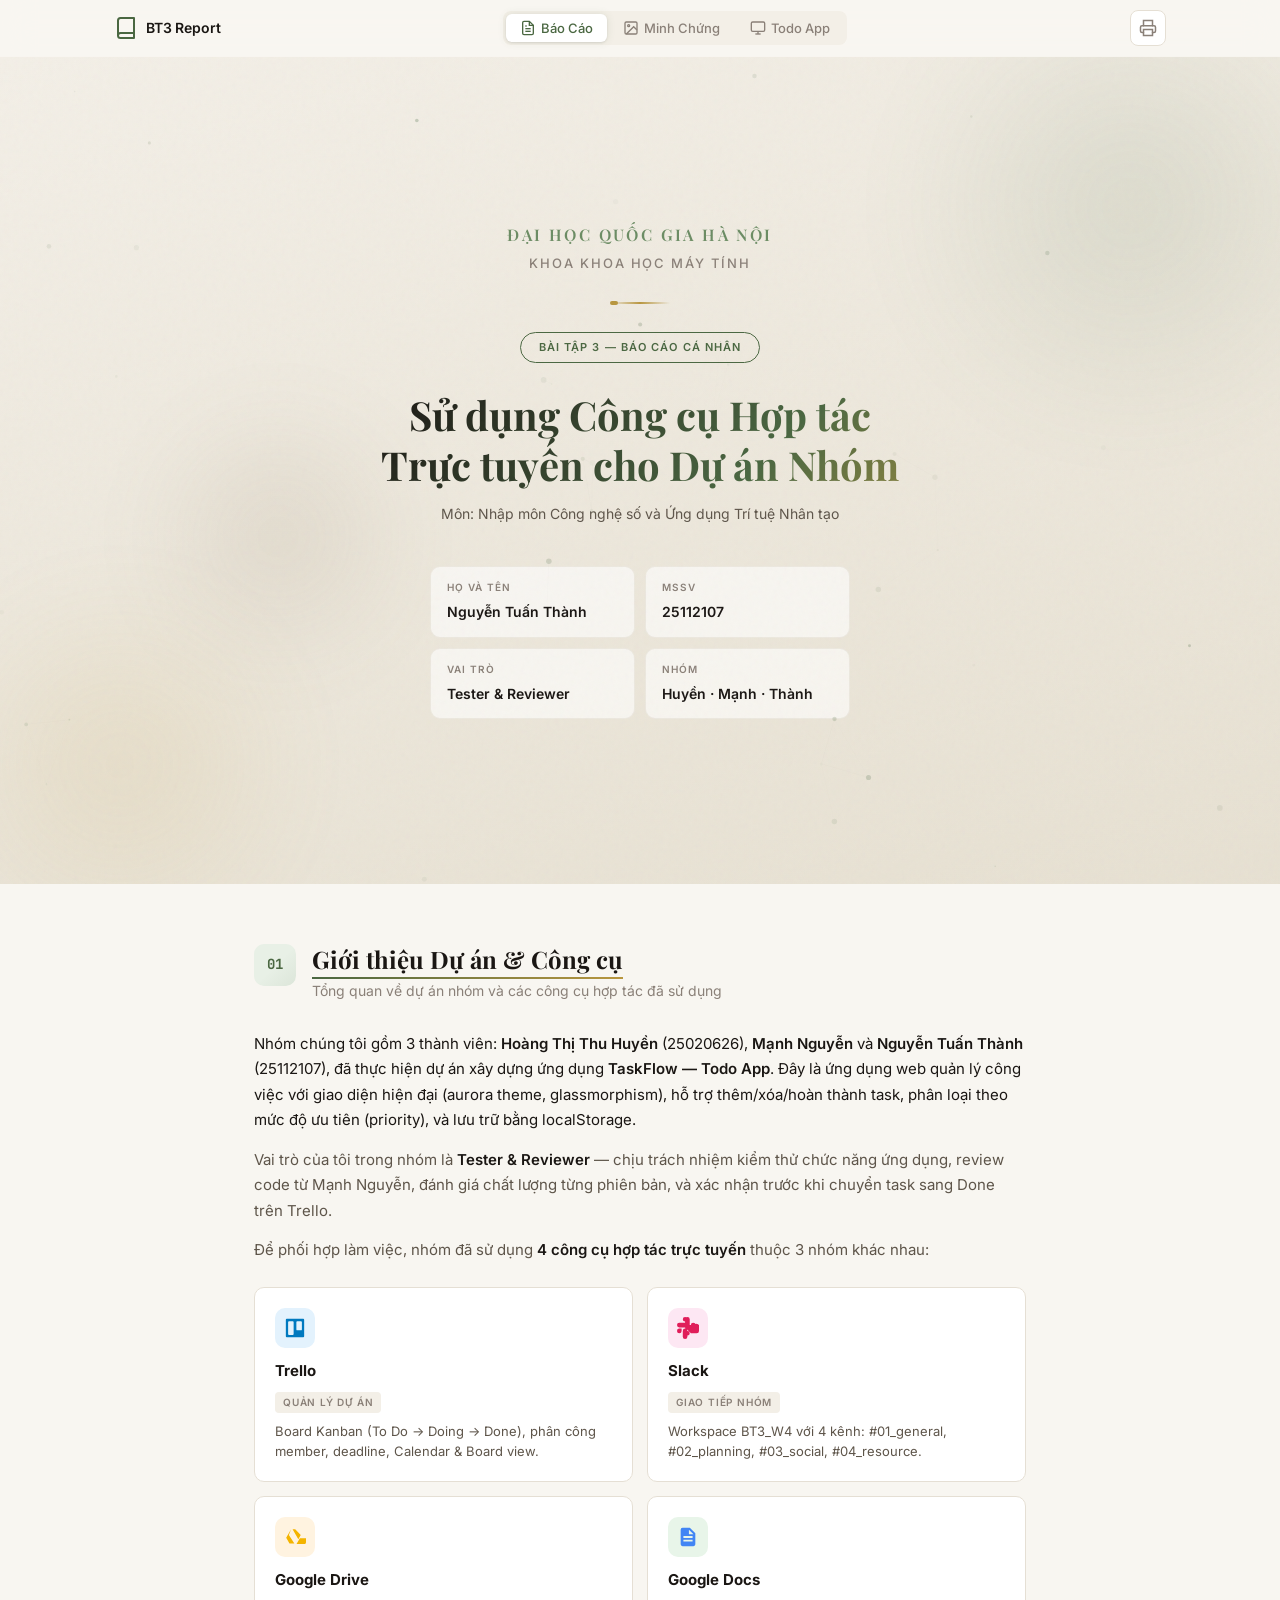
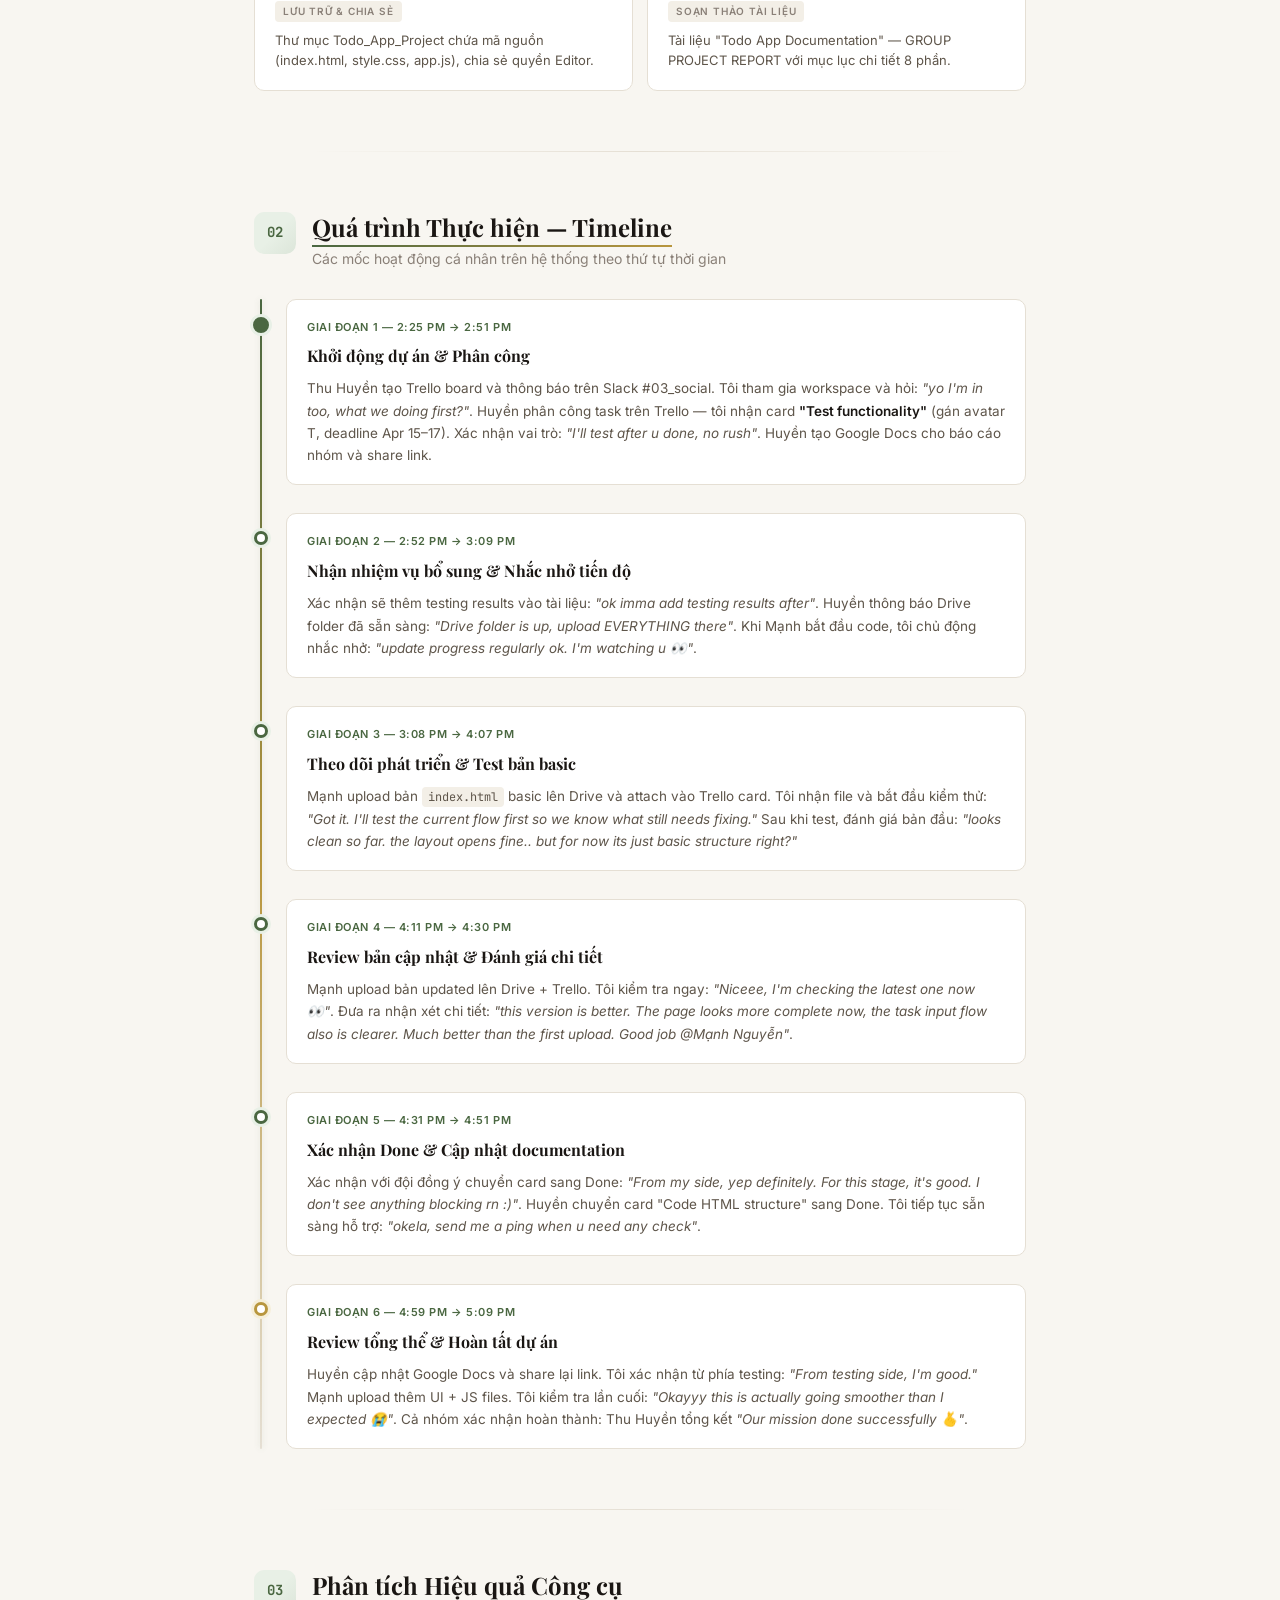
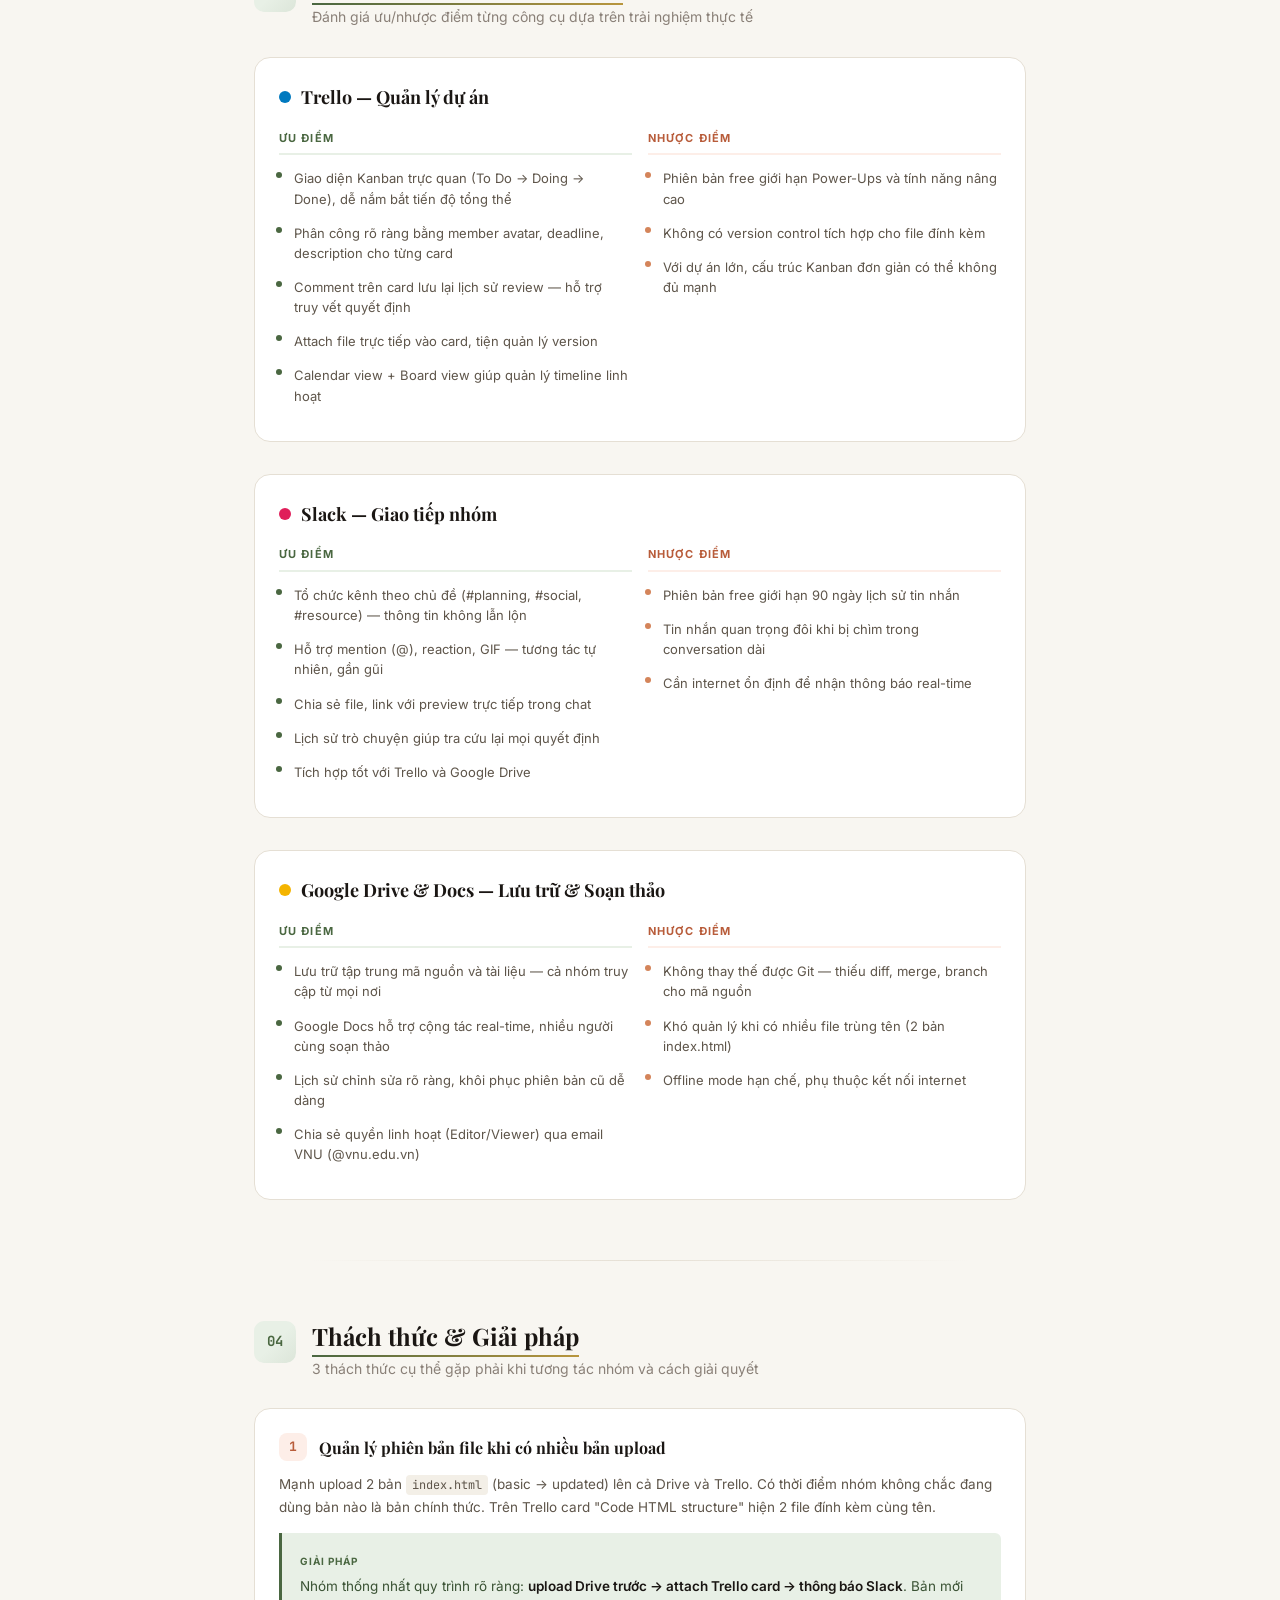
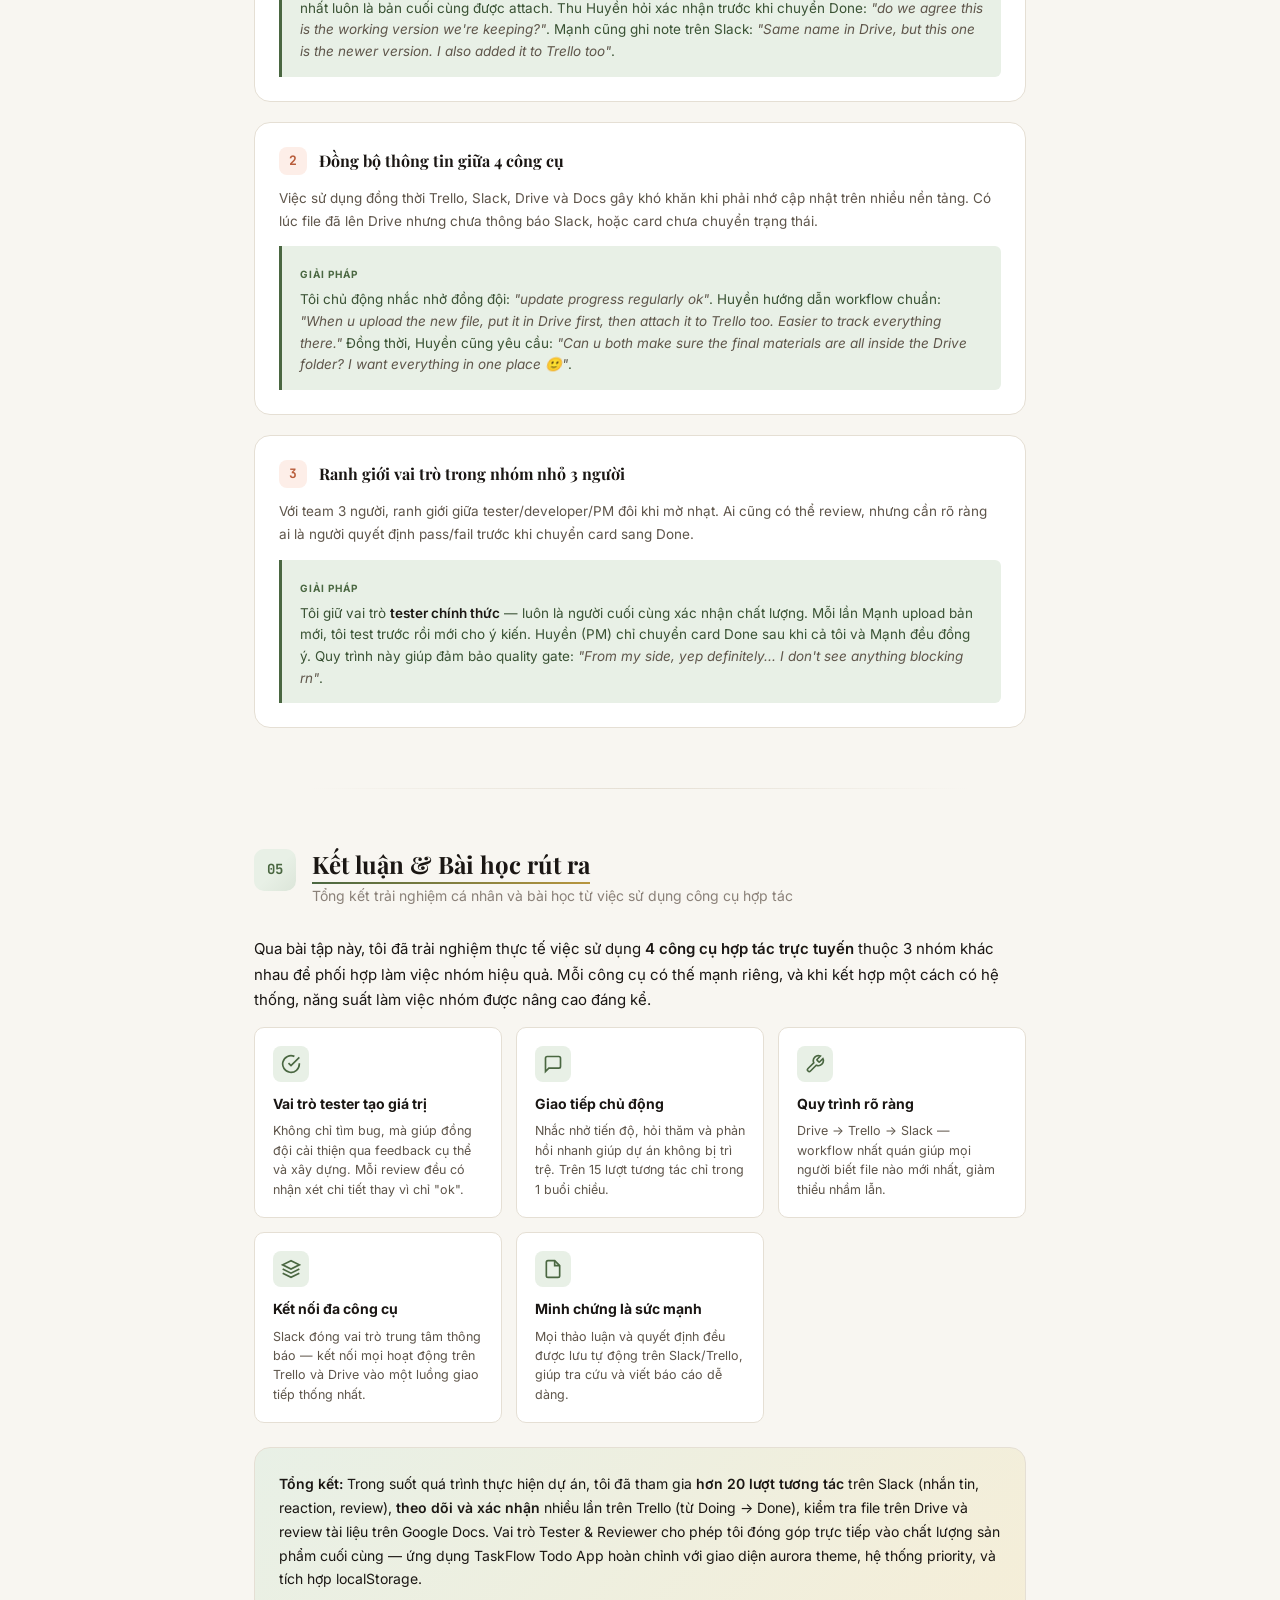
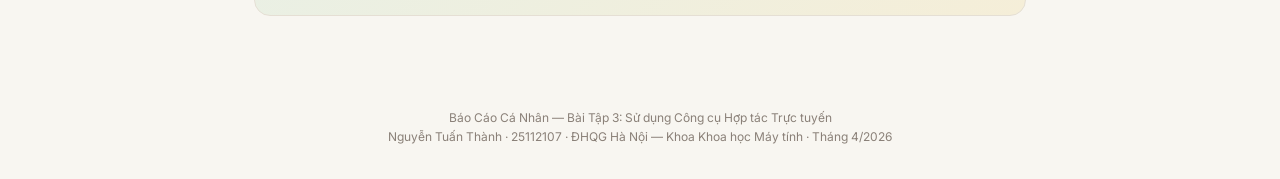
==== commit 73271bd7: "Add premium effect" ====
--- a/index.html
+++ b/index.html
@@ -12,6 +12,9 @@
 </head>
 <body>
 
+<!-- Scroll Progress -->
+<div class="scroll-progress" id="scrollProgress"></div>
+
 <!-- ══════════════ NAVIGATION ══════════════ -->
 <nav class="top-nav" id="topNav">
     <div class="nav-inner">
@@ -44,6 +47,7 @@
 
     <!-- COVER -->
     <header class="cover">
+        <canvas id="particleCanvas" class="particle-canvas"></canvas>
         <div class="cover-decoration">
             <div class="cover-circle cover-circle-1"></div>
             <div class="cover-circle cover-circle-2"></div>
@@ -54,7 +58,7 @@
             <p class="cover-faculty">Khoa Khoa học Máy tính</p>
             <div class="cover-divider"></div>
             <span class="cover-badge">Bài Tập 3 — Báo Cáo Cá Nhân</span>
-            <h1 class="cover-title">Sử dụng Công cụ Hợp tác<br>Trực tuyến cho Dự án Nhóm</h1>
+            <h1 class="cover-title gradient-text">Sử dụng Công cụ Hợp tác<br>Trực tuyến cho Dự án Nhóm</h1>
             <p class="cover-course">Môn: Nhập môn Công nghệ số và Ứng dụng Trí tuệ Nhân tạo</p>
             <div class="cover-meta">
                 <div class="meta-card">
@@ -91,7 +95,7 @@
             <p>Vai trò của tôi trong nhóm là <strong>Tester & Reviewer</strong> — chịu trách nhiệm kiểm thử chức năng ứng dụng, review code từ Mạnh Nguyễn, đánh giá chất lượng từng phiên bản, và xác nhận trước khi chuyển task sang Done trên Trello.</p>
             <p>Để phối hợp làm việc, nhóm đã sử dụng <strong>4 công cụ hợp tác trực tuyến</strong> thuộc 3 nhóm khác nhau:</p>
 
-            <div class="tools-grid">
+            <div class="tools-grid reveal-stagger">
                 <div class="tool-card">
                     <div class="tool-icon-wrap trello">
                         <svg width="22" height="22" viewBox="0 0 24 24" fill="currentColor"><path d="M21 2H3a1 1 0 00-1 1v18a1 1 0 001 1h18a1 1 0 001-1V3a1 1 0 00-1-1zM10.5 18.5a1 1 0 01-1 1h-4a1 1 0 01-1-1v-13a1 1 0 011-1h4a1 1 0 011 1v13zm9-5a1 1 0 01-1 1h-4a1 1 0 01-1-1v-8a1 1 0 011-1h4a1 1 0 011 1v8z"/></svg>
@@ -139,7 +143,7 @@
         </div>
         <div class="section-content">
             <div class="timeline">
-                <div class="tl-item">
+                <div class="tl-item reveal-left">
                     <div class="tl-marker"></div>
                     <div class="tl-card">
                         <div class="tl-time">Giai đoạn 1 — 2:25 PM → 2:51 PM</div>
@@ -147,7 +151,7 @@
                         <p>Thu Huyền tạo Trello board và thông báo trên Slack #03_social. Tôi tham gia workspace và hỏi: <em>"yo I'm in too, what we doing first?"</em>. Huyền phân công task trên Trello — tôi nhận card <strong>"Test functionality"</strong> (gán avatar T, deadline Apr 15–17). Xác nhận vai trò: <em>"I'll test after u done, no rush"</em>. Huyền tạo Google Docs cho báo cáo nhóm và share link.</p>
                     </div>
                 </div>
-                <div class="tl-item">
+                <div class="tl-item reveal-left">
                     <div class="tl-marker"></div>
                     <div class="tl-card">
                         <div class="tl-time">Giai đoạn 2 — 2:52 PM → 3:09 PM</div>
@@ -155,7 +159,7 @@
                         <p>Xác nhận sẽ thêm testing results vào tài liệu: <em>"ok imma add testing results after"</em>. Huyền thông báo Drive folder đã sẵn sàng: <em>"Drive folder is up, upload EVERYTHING there"</em>. Khi Mạnh bắt đầu code, tôi chủ động nhắc nhở: <em>"update progress regularly ok. I'm watching u 👀"</em>.</p>
                     </div>
                 </div>
-                <div class="tl-item">
+                <div class="tl-item reveal-left">
                     <div class="tl-marker"></div>
                     <div class="tl-card">
                         <div class="tl-time">Giai đoạn 3 — 3:08 PM → 4:07 PM</div>
@@ -163,7 +167,7 @@
                         <p>Mạnh upload bản <code>index.html</code> basic lên Drive và attach vào Trello card. Tôi nhận file và bắt đầu kiểm thử: <em>"Got it. I'll test the current flow first so we know what still needs fixing."</em> Sau khi test, đánh giá bản đầu: <em>"looks clean so far. the layout opens fine.. but for now its just basic structure right?"</em></p>
                     </div>
                 </div>
-                <div class="tl-item">
+                <div class="tl-item reveal-left">
                     <div class="tl-marker"></div>
                     <div class="tl-card">
                         <div class="tl-time">Giai đoạn 4 — 4:11 PM → 4:30 PM</div>
@@ -171,7 +175,7 @@
                         <p>Mạnh upload bản updated lên Drive + Trello. Tôi kiểm tra ngay: <em>"Niceee, I'm checking the latest one now 👀"</em>. Đưa ra nhận xét chi tiết: <em>"this version is better. The page looks more complete now, the task input flow also is clearer. Much better than the first upload. Good job @Mạnh Nguyễn"</em>.</p>
                     </div>
                 </div>
-                <div class="tl-item">
+                <div class="tl-item reveal-left">
                     <div class="tl-marker"></div>
                     <div class="tl-card">
                         <div class="tl-time">Giai đoạn 5 — 4:31 PM → 4:51 PM</div>
@@ -179,7 +183,7 @@
                         <p>Xác nhận với đội đồng ý chuyển card sang Done: <em>"From my side, yep definitely. For this stage, it's good. I don't see anything blocking rn :)"</em>. Huyền chuyển card "Code HTML structure" sang Done. Tôi tiếp tục sẵn sàng hỗ trợ: <em>"okela, send me a ping when u need any check"</em>.</p>
                     </div>
                 </div>
-                <div class="tl-item">
+                <div class="tl-item reveal-left">
                     <div class="tl-marker"></div>
                     <div class="tl-card">
                         <div class="tl-time">Giai đoạn 6 — 4:59 PM → 5:09 PM</div>
@@ -203,7 +207,7 @@
         <div class="section-content">
 
             <!-- Trello -->
-            <div class="analysis-block">
+            <div class="analysis-block reveal">
                 <h3 class="analysis-tool-name">
                     <span class="dot trello-dot"></span> Trello — Quản lý dự án
                 </h3>
@@ -230,7 +234,7 @@
             </div>
 
             <!-- Slack -->
-            <div class="analysis-block">
+            <div class="analysis-block reveal">
                 <h3 class="analysis-tool-name">
                     <span class="dot slack-dot"></span> Slack — Giao tiếp nhóm
                 </h3>
@@ -257,7 +261,7 @@
             </div>
 
             <!-- Drive + Docs -->
-            <div class="analysis-block">
+            <div class="analysis-block reveal">
                 <h3 class="analysis-tool-name">
                     <span class="dot drive-dot"></span> Google Drive & Docs — Lưu trữ & Soạn thảo
                 </h3>
@@ -294,7 +298,7 @@
             </div>
         </div>
         <div class="section-content">
-            <div class="challenge">
+            <div class="challenge reveal">
                 <div class="challenge-header">
                     <span class="challenge-num">1</span>
                     <h4>Quản lý phiên bản file khi có nhiều bản upload</h4>
@@ -305,7 +309,7 @@
                     <p>Nhóm thống nhất quy trình rõ ràng: <strong>upload Drive trước → attach Trello card → thông báo Slack</strong>. Bản mới nhất luôn là bản cuối cùng được attach. Thu Huyền hỏi xác nhận trước khi chuyển Done: <em>"do we agree this is the working version we're keeping?"</em>. Mạnh cũng ghi note trên Slack: <em>"Same name in Drive, but this one is the newer version. I also added it to Trello too"</em>.</p>
                 </div>
             </div>
-            <div class="challenge">
+            <div class="challenge reveal">
                 <div class="challenge-header">
                     <span class="challenge-num">2</span>
                     <h4>Đồng bộ thông tin giữa 4 công cụ</h4>
@@ -316,7 +320,7 @@
                     <p>Tôi chủ động nhắc nhở đồng đội: <em>"update progress regularly ok"</em>. Huyền hướng dẫn workflow chuẩn: <em>"When u upload the new file, put it in Drive first, then attach it to Trello too. Easier to track everything there."</em> Đồng thời, Huyền cũng yêu cầu: <em>"Can u both make sure the final materials are all inside the Drive folder? I want everything in one place 🙂"</em>.</p>
                 </div>
             </div>
-            <div class="challenge">
+            <div class="challenge reveal">
                 <div class="challenge-header">
                     <span class="challenge-num">3</span>
                     <h4>Ranh giới vai trò trong nhóm nhỏ 3 người</h4>
@@ -342,7 +346,7 @@
         <div class="section-content">
             <p>Qua bài tập này, tôi đã trải nghiệm thực tế việc sử dụng <strong>4 công cụ hợp tác trực tuyến</strong> thuộc 3 nhóm khác nhau để phối hợp làm việc nhóm hiệu quả. Mỗi công cụ có thế mạnh riêng, và khi kết hợp một cách có hệ thống, năng suất làm việc nhóm được nâng cao đáng kể.</p>
 
-            <div class="lessons-grid">
+            <div class="lessons-grid reveal-stagger">
                 <div class="lesson-card">
                     <div class="lesson-icon">
                         <svg width="20" height="20" viewBox="0 0 24 24" fill="none" stroke="currentColor" stroke-width="2"><path d="M22 11.08V12a10 10 0 11-5.93-9.14"/><path d="M22 4L12 14.01l-3-3"/></svg>
@@ -380,7 +384,7 @@
                 </div>
             </div>
 
-            <div class="summary-box">
+            <div class="summary-box reveal-scale">
                 <p><strong>Tổng kết:</strong> Trong suốt quá trình thực hiện dự án, tôi đã tham gia <strong>hơn 20 lượt tương tác</strong> trên Slack (nhắn tin, reaction, review), <strong>theo dõi và xác nhận</strong> nhiều lần trên Trello (từ Doing → Done), kiểm tra file trên Drive và review tài liệu trên Google Docs. Vai trò Tester & Reviewer cho phép tôi đóng góp trực tiếp vào chất lượng sản phẩm cuối cùng — ứng dụng TaskFlow Todo App hoàn chỉnh với giao diện aurora theme, hệ thống priority, và tích hợp localStorage.</p>
             </div>
         </div>
@@ -498,13 +502,13 @@
                 <p class="ev-desc">Board BT3_W4 Calendar view: task đang Doing — "Test functionality" gán cho T (Thành)</p>
             </div>
             <!-- 10 -->
-            <div class="ev-card" data-tool="trello">
-                <div class="ev-img-wrap"><img src="images/671079395_1544982950377930_5950638013390646839_n.png" alt="Trello Calendar - Mid-progress" loading="lazy"></div>
-                <div class="ev-info">
-                    <span class="ev-tag trello">Trello</span>
-                    <span class="ev-time">Calendar View</span>
-                </div>
-                <p class="ev-desc">Calendar giữa dự án: tasks đang Doing, Code HTML done, Test functionality vẫn ongoing</p>
+            <div class="ev-card" data-tool="drive">
+                <div class="ev-img-wrap"><img src="images/671079395_1544982950377930_5950638013390646839_n.png" alt="Google Drive - Shared Folder" loading="lazy"></div>
+                <div class="ev-info">
+                    <span class="ev-tag drive">Drive</span>
+                    <span class="ev-time">Shared View</span>
+                </div>
+                <p class="ev-desc">Drive "Được chia sẻ với tôi": thư mục Todo_App_Project chứa app.js, index.html, style.css — shared từ Huyền</p>
             </div>
             <!-- 11 -->
             <div class="ev-card" data-tool="trello">
@@ -544,25 +548,25 @@
             </div>
             <!-- 15 -->
             <div class="ev-card" data-tool="drive">
-                <div class="ev-img-wrap"><img src="images/669675506_1499192978489513_5978575243666214124_n.png" alt="Google Drive - Folder" loading="lazy"></div>
+                <div class="ev-img-wrap"><img src="images/669675506_1499192978489513_5978575243666214124_n.png" alt="Google Drive - My Drive" loading="lazy"></div>
                 <div class="ev-info">
                     <span class="ev-tag drive">Drive</span>
-                    <span class="ev-time">Folder View</span>
-                </div>
-                <p class="ev-desc">Thư mục Todo_App_Project trên Drive: app.js (14KB), index.html (9KB), style.css (22KB) — owner: khoquaaaa12</p>
+                    <span class="ev-time">My Drive</span>
+                </div>
+                <p class="ev-desc">My Drive → Todo_App_Project: danh sách file (app.js 14KB, index.html 9KB, style.css 22KB) — tải lên bởi khoquaaaa12</p>
             </div>
             <!-- 16 -->
-            <div class="ev-card" data-tool="drive">
-                <div class="ev-img-wrap"><img src="images/669782589_1477532713760636_472989677486256639_n.png" alt="Google Drive - Shared" loading="lazy"></div>
-                <div class="ev-info">
-                    <span class="ev-tag drive">Drive</span>
-                    <span class="ev-time">Shared View</span>
-                </div>
-                <p class="ev-desc">Drive "Được chia sẻ với tôi": folder Todo_App_Project với 3 file, quyền truy cập shared</p>
+            <div class="ev-card" data-tool="trello">
+                <div class="ev-img-wrap"><img src="images/671457627_2440381899771566_6226860443632493374_n.png" alt="Trello Calendar - Mid Progress" loading="lazy"></div>
+                <div class="ev-info">
+                    <span class="ev-tag trello">Trello</span>
+                    <span class="ev-time">Calendar View</span>
+                </div>
+                <p class="ev-desc">Calendar giữa dự án: Design UI + Add JS đang Doing, Code HTML Done, Test functionality pending</p>
             </div>
             <!-- 17 -->
             <div class="ev-card" data-tool="drive">
-                <div class="ev-img-wrap"><img src="images/671457627_2440381899771566_6226860443632493374_n.png" alt="Gmail - Drive Share" loading="lazy"></div>
+                <div class="ev-img-wrap"><img src="images/669782589_1477532713760636_472989677486256639_n.png" alt="Gmail - Drive Share" loading="lazy"></div>
                 <div class="ev-info">
                     <span class="ev-tag drive">Drive</span>
                     <span class="ev-time">Email Notification</span>
@@ -635,13 +639,36 @@
     });
 });
 
-/* ── Sticky Nav ── */
+/* ── Sticky Nav + Scroll Progress ── */
 const nav = document.getElementById('topNav');
+const progressBar = document.getElementById('scrollProgress');
+
 window.addEventListener('scroll', () => {
     nav.classList.toggle('scrolled', window.scrollY > 10);
+    // Scroll progress
+    const winH = document.documentElement.scrollHeight - window.innerHeight;
+    const pct = winH > 0 ? (window.scrollY / winH) * 100 : 0;
+    progressBar.style.width = pct + '%';
+}, { passive: true });
+
+/* ── Scroll Reveal (IntersectionObserver) ── */
+const revealEls = document.querySelectorAll('.reveal, .reveal-left, .reveal-scale, .reveal-stagger');
+
+const revealObserver = new IntersectionObserver((entries) => {
+    entries.forEach(entry => {
+        if (entry.isIntersecting) {
+            entry.target.classList.add('visible');
+            revealObserver.unobserve(entry.target);
+        }
+    });
+}, {
+    threshold: 0.12,
+    rootMargin: '0px 0px -40px 0px'
 });
 
-/* ── Evidence Filters ── */
+revealEls.forEach(el => revealObserver.observe(el));
+
+/* ── Evidence Filters with animation ── */
 const evFilters = document.querySelectorAll('.ev-filter');
 const evCards = document.querySelectorAll('.ev-card');
 
@@ -650,11 +677,15 @@
         const filter = btn.dataset.filter;
         evFilters.forEach(b => b.classList.remove('active'));
         btn.classList.add('active');
-        evCards.forEach(card => {
-            if (filter === 'all' || card.dataset.tool === filter) {
+
+        evCards.forEach((card, i) => {
+            const show = filter === 'all' || card.dataset.tool === filter;
+            if (show) {
                 card.style.display = '';
+                card.style.animation = `fadeInUp .4s ${i * .04}s both`;
             } else {
                 card.style.display = 'none';
+                card.style.animation = '';
             }
         });
     });
@@ -687,6 +718,169 @@
     lightbox.classList.remove('active');
     document.body.style.overflow = '';
 }
+
+/* ── Inject fadeInUp keyframe ── */
+const style = document.createElement('style');
+style.textContent = `
+  @keyframes fadeInUp {
+    from { opacity: 0; transform: translateY(16px); }
+    to { opacity: 1; transform: translateY(0); }
+  }
+`;
+document.head.appendChild(style);
+
+/* ═══════════════ PARTICLE SYSTEM ═══════════════ */
+const canvas = document.getElementById('particleCanvas');
+if (canvas) {
+    const ctx = canvas.getContext('2d');
+    let particles = [];
+    const PARTICLE_COUNT = 40;
+
+    function resizeCanvas() {
+        const cover = canvas.parentElement;
+        canvas.width = cover.offsetWidth;
+        canvas.height = cover.offsetHeight;
+    }
+
+    function createParticle() {
+        return {
+            x: Math.random() * canvas.width,
+            y: Math.random() * canvas.height,
+            size: Math.random() * 2.5 + .5,
+            speedX: (Math.random() - .5) * .3,
+            speedY: (Math.random() - .5) * .3,
+            opacity: Math.random() * .25 + .05,
+            pulse: Math.random() * Math.PI * 2,
+            pulseSpeed: Math.random() * .015 + .005
+        };
+    }
+
+    function initParticles() {
+        particles = [];
+        for (let i = 0; i < PARTICLE_COUNT; i++) {
+            particles.push(createParticle());
+        }
+    }
+
+    function drawParticles() {
+        ctx.clearRect(0, 0, canvas.width, canvas.height);
+
+        particles.forEach((p, i) => {
+            p.x += p.speedX;
+            p.y += p.speedY;
+            p.pulse += p.pulseSpeed;
+            const currentOpacity = p.opacity * (.6 + Math.sin(p.pulse) * .4);
+
+            // Wrap around screen
+            if (p.x < -10) p.x = canvas.width + 10;
+            if (p.x > canvas.width + 10) p.x = -10;
+            if (p.y < -10) p.y = canvas.height + 10;
+            if (p.y > canvas.height + 10) p.y = -10;
+
+            // Draw particle
+            ctx.beginPath();
+            ctx.arc(p.x, p.y, p.size, 0, Math.PI * 2);
+            ctx.fillStyle = `rgba(74, 103, 65, ${currentOpacity})`;
+            ctx.fill();
+
+            // Draw connections
+            for (let j = i + 1; j < particles.length; j++) {
+                const dx = p.x - particles[j].x;
+                const dy = p.y - particles[j].y;
+                const dist = Math.sqrt(dx * dx + dy * dy);
+                if (dist < 120) {
+                    ctx.beginPath();
+                    ctx.moveTo(p.x, p.y);
+                    ctx.lineTo(particles[j].x, particles[j].y);
+                    ctx.strokeStyle = `rgba(74, 103, 65, ${.04 * (1 - dist / 120)})`;
+                    ctx.lineWidth = .5;
+                    ctx.stroke();
+                }
+            }
+        });
+
+        requestAnimationFrame(drawParticles);
+    }
+
+    resizeCanvas();
+    initParticles();
+    drawParticles();
+    window.addEventListener('resize', () => { resizeCanvas(); initParticles(); });
+}
+
+/* ═══════════════ 3D TILT EFFECT ═══════════════ */
+document.querySelectorAll('.tool-card, .meta-card, .lesson-card').forEach(card => {
+    card.addEventListener('mousemove', (e) => {
+        const rect = card.getBoundingClientRect();
+        const x = e.clientX - rect.left;
+        const y = e.clientY - rect.top;
+        const centerX = rect.width / 2;
+        const centerY = rect.height / 2;
+        const rotateX = (y - centerY) / centerY * -4;
+        const rotateY = (x - centerX) / centerX * 4;
+        card.style.transform = `perspective(800px) rotateX(${rotateX}deg) rotateY(${rotateY}deg) translateY(-4px)`;
+    });
+    card.addEventListener('mouseleave', () => {
+        card.style.transform = '';
+        card.style.transition = 'transform .4s ease';
+        setTimeout(() => card.style.transition = '', 400);
+    });
+});
+
+/* ═══════════════ SECTION HEADING REVEAL ═══════════════ */
+const headings = document.querySelectorAll('.section-heading');
+const headingObserver = new IntersectionObserver((entries) => {
+    entries.forEach(entry => {
+        if (entry.isIntersecting) {
+            entry.target.classList.add('visible');
+            headingObserver.unobserve(entry.target);
+        }
+    });
+}, { threshold: 0.5 });
+headings.forEach(h => headingObserver.observe(h));
+
+/* ═══════════════ COVER PARALLAX ═══════════════ */
+const cover = document.querySelector('.cover');
+if (cover) {
+    window.addEventListener('scroll', () => {
+        const scrolled = window.scrollY;
+        if (scrolled < window.innerHeight) {
+            const circles = cover.querySelectorAll('.cover-circle');
+            circles.forEach((c, i) => {
+                const speed = .02 + i * .015;
+                c.style.transform = `translateY(${scrolled * speed}px)`;
+            });
+            const content = cover.querySelector('.cover-content');
+            if (content) {
+                content.style.transform = `translateY(${scrolled * .12}px)`;
+                content.style.opacity = 1 - scrolled / (window.innerHeight * .8);
+            }
+        }
+    }, { passive: true });
+}
+
+/* ═══════════════ CURSOR GLOW (COVER ONLY) ═══════════════ */
+if (cover) {
+    const glow = document.createElement('div');
+    glow.style.cssText = `
+        position: fixed; pointer-events: none; z-index: 3;
+        width: 200px; height: 200px; border-radius: 50%;
+        background: radial-gradient(circle, rgba(74,103,65,.06) 0%, transparent 70%);
+        transform: translate(-50%, -50%);
+        transition: opacity .3s ease;
+        opacity: 0;
+    `;
+    document.body.appendChild(glow);
+
+    cover.addEventListener('mousemove', (e) => {
+        glow.style.left = e.clientX + 'px';
+        glow.style.top = e.clientY + 'px';
+        glow.style.opacity = '1';
+    });
+    cover.addEventListener('mouseleave', () => {
+        glow.style.opacity = '0';
+    });
+}
 </script>
 
 </body>
--- a/report.css
+++ b/report.css
@@ -169,6 +169,33 @@
     justify-content: center;
     overflow: hidden;
     background: linear-gradient(165deg, #F3EFE7 0%, #E8E2D4 30%, #DDD5C4 60%, #F3EFE7 100%);
+    background-size: 300% 300%;
+    animation: coverGradient 12s ease infinite;
+}
+
+/* Subtle noise texture overlay */
+.cover::before {
+    content: '';
+    position: absolute;
+    inset: 0;
+    background-image: url("data:image/svg+xml,%3Csvg viewBox='0 0 256 256' xmlns='http://www.w3.org/2000/svg'%3E%3Cfilter id='noise'%3E%3CfeTurbulence type='fractalNoise' baseFrequency='0.65' numOctaves='3' stitchTiles='stitch'/%3E%3C/filter%3E%3Crect width='100%25' height='100%25' filter='url(%23noise)' opacity='.03'/%3E%3C/svg%3E");
+    pointer-events: none;
+    z-index: 1;
+}
+
+@keyframes coverGradient {
+    0%, 100% { background-position: 0% 50%; }
+    50% { background-position: 100% 50%; }
+}
+
+/* Particle canvas */
+.particle-canvas {
+    position: absolute;
+    inset: 0;
+    width: 100%;
+    height: 100%;
+    pointer-events: none;
+    z-index: 2;
 }
 
 .cover-decoration {
@@ -180,6 +207,7 @@
     position: absolute;
     border-radius: 50%;
     opacity: .12;
+    filter: blur(40px);
 }
 .cover-circle-1 {
     width: 500px; height: 500px;
@@ -203,6 +231,21 @@
 @keyframes float {
     0%, 100% { transform: translateY(0) scale(1); }
     50% { transform: translateY(-30px) scale(1.05); }
+}
+
+/* Gradient text for title */
+.gradient-text {
+    background: linear-gradient(135deg, var(--text) 0%, var(--accent) 40%, var(--gold) 70%, var(--text) 100%);
+    background-size: 200% auto;
+    -webkit-background-clip: text;
+    background-clip: text;
+    -webkit-text-fill-color: transparent;
+    animation: textGradient 5s ease infinite;
+}
+
+@keyframes textGradient {
+    0%, 100% { background-position: 0% center; }
+    50% { background-position: 200% center; }
 }
 
 .cover-content {
@@ -911,6 +954,549 @@
     height: 75vh;
     border: none;
     display: block;
+}
+
+/* ═══════════════ SCROLL PROGRESS BAR ═══════════════ */
+.scroll-progress {
+    position: fixed;
+    top: 56px; left: 0;
+    height: 3px;
+    background: linear-gradient(90deg, var(--accent), var(--gold), var(--accent-muted));
+    background-size: 200% 100%;
+    animation: gradientShift 3s ease infinite;
+    z-index: 101;
+    width: 0%;
+    transition: width .1s linear;
+    border-radius: 0 2px 2px 0;
+}
+
+@keyframes gradientShift {
+    0%, 100% { background-position: 0% 50%; }
+    50% { background-position: 100% 50%; }
+}
+
+/* ═══════════════ SCROLL-REVEAL ANIMATIONS ═══════════════ */
+.reveal {
+    opacity: 0;
+    transform: translateY(30px);
+    transition: opacity .7s cubic-bezier(.22, 1, .36, 1),
+                transform .7s cubic-bezier(.22, 1, .36, 1);
+}
+.reveal.visible {
+    opacity: 1;
+    transform: translateY(0);
+}
+
+/* Stagger delays for grid children */
+.reveal-stagger > * {
+    opacity: 0;
+    transform: translateY(20px);
+    transition: opacity .5s cubic-bezier(.22, 1, .36, 1),
+                transform .5s cubic-bezier(.22, 1, .36, 1);
+}
+.reveal-stagger.visible > *:nth-child(1) { transition-delay: .05s; }
+.reveal-stagger.visible > *:nth-child(2) { transition-delay: .12s; }
+.reveal-stagger.visible > *:nth-child(3) { transition-delay: .19s; }
+.reveal-stagger.visible > *:nth-child(4) { transition-delay: .26s; }
+.reveal-stagger.visible > *:nth-child(5) { transition-delay: .33s; }
+.reveal-stagger.visible > *:nth-child(6) { transition-delay: .40s; }
+.reveal-stagger.visible > *:nth-child(7) { transition-delay: .47s; }
+.reveal-stagger.visible > *:nth-child(8) { transition-delay: .54s; }
+.reveal-stagger.visible > * {
+    opacity: 1;
+    transform: translateY(0);
+}
+
+/* Slide from left (for timeline items) */
+.reveal-left {
+    opacity: 0;
+    transform: translateX(-30px);
+    transition: opacity .6s cubic-bezier(.22, 1, .36, 1),
+                transform .6s cubic-bezier(.22, 1, .36, 1);
+}
+.reveal-left.visible {
+    opacity: 1;
+    transform: translateX(0);
+}
+
+/* Scale-in for special elements */
+.reveal-scale {
+    opacity: 0;
+    transform: scale(.92);
+    transition: opacity .6s ease, transform .6s cubic-bezier(.22, 1, .36, 1);
+}
+.reveal-scale.visible {
+    opacity: 1;
+    transform: scale(1);
+}
+
+/* ═══════════════ COVER ENTRANCE ═══════════════ */
+.cover-content > * {
+    opacity: 0;
+    animation: coverEntrance .8s cubic-bezier(.22, 1, .36, 1) forwards;
+}
+.cover-content > *:nth-child(1) { animation-delay: .15s; }
+.cover-content > *:nth-child(2) { animation-delay: .25s; }
+.cover-content > *:nth-child(3) { animation-delay: .35s; }
+.cover-content > *:nth-child(4) { animation-delay: .45s; }
+.cover-content > *:nth-child(5) { animation-delay: .55s; }
+.cover-content > *:nth-child(6) { animation-delay: .65s; }
+.cover-content > *:nth-child(7) { animation-delay: .75s; }
+
+@keyframes coverEntrance {
+    from { opacity: 0; transform: translateY(24px); }
+    to { opacity: 1; transform: translateY(0); }
+}
+
+/* ═══════════════ BADGE SHINE ═══════════════ */
+.cover-badge {
+    position: relative;
+    overflow: hidden;
+}
+.cover-badge::after {
+    content: '';
+    position: absolute;
+    top: -50%; left: -75%;
+    width: 50%; height: 200%;
+    background: linear-gradient(90deg, transparent, rgba(255,255,255,.4), transparent);
+    transform: skewX(-25deg);
+    animation: badgeShine 4s ease-in-out infinite;
+}
+
+@keyframes badgeShine {
+    0%, 100% { left: -75%; }
+    50% { left: 150%; }
+}
+
+/* ═══════════════ ENHANCED CARD HOVERS ═══════════════ */
+.tool-card {
+    position: relative;
+    overflow: hidden;
+}
+.tool-card::before {
+    content: '';
+    position: absolute;
+    inset: 0;
+    background: linear-gradient(135deg, transparent 40%, rgba(74,103,65,.03) 100%);
+    opacity: 0;
+    transition: opacity .3s ease;
+}
+.tool-card:hover::before { opacity: 1; }
+
+.tool-icon-wrap {
+    transition: transform .3s ease, box-shadow .3s ease;
+}
+.tool-card:hover .tool-icon-wrap {
+    transform: scale(1.1) rotate(-3deg);
+    box-shadow: 0 4px 12px rgba(0,0,0,.08);
+}
+
+/* Timeline card hover glow */
+.tl-card {
+    position: relative;
+    overflow: hidden;
+}
+.tl-card::after {
+    content: '';
+    position: absolute;
+    top: 0; left: 0;
+    width: 3px; height: 0;
+    background: linear-gradient(to bottom, var(--accent), var(--gold));
+    transition: height .4s cubic-bezier(.22, 1, .36, 1);
+    border-radius: 0 0 2px 0;
+}
+.tl-card:hover::after { height: 100%; }
+.tl-card:hover {
+    transform: translateX(4px);
+}
+
+/* Timeline marker pulse */
+.tl-marker {
+    transition: transform .3s ease;
+}
+.tl-item:hover .tl-marker {
+    animation: markerPulse 1s ease infinite;
+}
+
+@keyframes markerPulse {
+    0%, 100% { box-shadow: 0 0 0 3px var(--accent-light); }
+    50% { box-shadow: 0 0 0 8px rgba(74,103,65,.1); }
+}
+
+/* Analysis block hover */
+.analysis-block {
+    position: relative;
+    overflow: hidden;
+    transition: all .3s ease;
+}
+.analysis-block::before {
+    content: '';
+    position: absolute;
+    top: 0; left: 0;
+    width: 100%; height: 3px;
+    background: linear-gradient(90deg, var(--accent), var(--gold), var(--accent));
+    transform: scaleX(0);
+    transform-origin: left;
+    transition: transform .5s cubic-bezier(.22, 1, .36, 1);
+}
+.analysis-block:hover::before { transform: scaleX(1); }
+.analysis-block:hover {
+    box-shadow: var(--shadow);
+    border-color: var(--border-hover);
+}
+
+/* Challenge solution reveal */
+.solution {
+    transition: all .3s ease;
+    position: relative;
+    overflow: hidden;
+}
+.solution::before {
+    content: '';
+    position: absolute;
+    inset: 0;
+    background: linear-gradient(90deg, rgba(74,103,65,.05), transparent);
+    opacity: 0;
+    transition: opacity .3s ease;
+}
+.challenge:hover .solution::before { opacity: 1; }
+.challenge:hover .solution {
+    border-left-width: 5px;
+    padding-left: 16px;
+}
+
+/* Lesson card icon animation */
+.lesson-card:hover .lesson-icon {
+    transform: scale(1.1);
+    box-shadow: 0 4px 12px rgba(74,103,65,.15);
+}
+.lesson-icon {
+    transition: transform .3s ease, box-shadow .3s ease;
+}
+
+/* Summary box shimmer */
+.summary-box {
+    position: relative;
+    overflow: hidden;
+    transition: all .3s ease;
+}
+.summary-box::after {
+    content: '';
+    position: absolute;
+    top: 0; left: -100%;
+    width: 100%; height: 100%;
+    background: linear-gradient(90deg, transparent, rgba(255,255,255,.3), transparent);
+    animation: summaryShimmer 6s ease-in-out infinite;
+}
+
+@keyframes summaryShimmer {
+    0%, 100% { left: -100%; }
+    50% { left: 100%; }
+}
+
+/* ═══════════════ DOT PULSE ═══════════════ */
+.dot {
+    animation: dotPulse 2s ease-in-out infinite;
+}
+.analysis-block:nth-child(1) .dot { animation-delay: 0s; }
+.analysis-block:nth-child(2) .dot { animation-delay: .6s; }
+.analysis-block:nth-child(3) .dot { animation-delay: 1.2s; }
+
+@keyframes dotPulse {
+    0%, 100% { transform: scale(1); }
+    50% { transform: scale(1.3); }
+}
+
+/* ═══════════════ EVIDENCE CARD EFFECTS ═══════════════ */
+.ev-card {
+    position: relative;
+    overflow: hidden;
+}
+.ev-card::before {
+    content: '';
+    position: absolute;
+    bottom: 0; left: 0; right: 0;
+    height: 3px;
+    background: linear-gradient(90deg, var(--accent), var(--gold));
+    transform: scaleX(0);
+    transition: transform .4s cubic-bezier(.22, 1, .36, 1);
+    z-index: 1;
+}
+.ev-card:hover::before { transform: scaleX(1); }
+
+/* Evidence filter active animation */
+.ev-filter {
+    position: relative;
+    overflow: hidden;
+}
+.ev-filter::after {
+    content: '';
+    position: absolute;
+    inset: 0;
+    background: linear-gradient(135deg, transparent, rgba(255,255,255,.15));
+    opacity: 0;
+    transition: opacity .2s ease;
+}
+.ev-filter.active::after { opacity: 1; }
+
+/* ═══════════════ SECTION NUMBER COUNTER ═══════════════ */
+.section-num {
+    transition: all .3s ease;
+    position: relative;
+    overflow: hidden;
+}
+.section-num::after {
+    content: '';
+    position: absolute;
+    inset: 0;
+    background: linear-gradient(135deg, transparent 50%, rgba(74,103,65,.08));
+    border-radius: inherit;
+}
+.report-section:hover .section-num {
+    transform: scale(1.08);
+    box-shadow: 0 4px 12px rgba(74,103,65,.12);
+}
+
+/* ═══════════════ COVER DIVIDER ANIMATION ═══════════════ */
+.cover-divider {
+    position: relative;
+    overflow: visible;
+}
+.cover-divider::before {
+    content: '';
+    position: absolute;
+    top: -1px; left: 0;
+    width: 8px; height: 4px;
+    background: var(--gold);
+    border-radius: 2px;
+    animation: dividerSlide 3s ease-in-out infinite;
+}
+
+@keyframes dividerSlide {
+    0%, 100% { left: 0; }
+    50% { left: calc(100% - 8px); }
+}
+
+/* ═══════════════ META CARD HOVER ═══════════════ */
+.meta-card {
+    transition: all .3s ease;
+}
+.meta-card:hover {
+    transform: translateY(-3px);
+    box-shadow: 0 8px 24px rgba(0,0,0,.06);
+    border-color: var(--border-hover);
+}
+
+/* ═══════════════ LIGHTBOX ANIMATION ═══════════════ */
+.lightbox {
+    opacity: 0;
+    transition: opacity .3s ease;
+}
+.lightbox.active {
+    opacity: 1;
+}
+.lightbox .lb-img {
+    animation: lbZoomIn .4s cubic-bezier(.22, 1, .36, 1);
+}
+
+@keyframes lbZoomIn {
+    from { transform: scale(.85); opacity: 0; }
+    to { transform: scale(1); opacity: 1; }
+}
+
+/* ═══════════════ CHALLENGE NUMBER HOVER ═══════════════ */
+.challenge-num {
+    transition: all .3s ease;
+}
+.challenge:hover .challenge-num {
+    background: #B85C3A;
+    color: white;
+    transform: rotate(-5deg) scale(1.1);
+}
+
+/* ═══════════════ PREVIEW FRAME EFFECTS ═══════════════ */
+.preview-frame-wrap {
+    transition: all .4s ease;
+}
+.preview-frame-wrap:hover {
+    box-shadow: 0 24px 80px rgba(0,0,0,.12), 0 8px 20px rgba(0,0,0,.06);
+    transform: translateY(-2px);
+}
+
+.preview-open-btn {
+    position: relative;
+    overflow: hidden;
+}
+.preview-open-btn::after {
+    content: '';
+    position: absolute;
+    inset: 0;
+    background: linear-gradient(135deg, transparent, rgba(255,255,255,.2));
+    opacity: 0;
+    transition: opacity .2s ease;
+}
+.preview-open-btn:hover::after { opacity: 1; }
+
+/* ═══════════════ ULTRA-PREMIUM EFFECTS ═══════════════ */
+
+/* ── Animated section heading underline ── */
+.section-heading {
+    position: relative;
+    display: inline-block;
+}
+.section-heading::after {
+    content: '';
+    position: absolute;
+    bottom: -4px; left: 0;
+    width: 0;
+    height: 2px;
+    background: linear-gradient(90deg, var(--accent), var(--gold));
+    transition: width .6s cubic-bezier(.22, 1, .36, 1);
+}
+.report-section:hover .section-heading::after,
+.section-heading.visible::after {
+    width: 100%;
+}
+
+/* ── 3D Perspective Tilt on tool cards ── */
+.tools-grid {
+    perspective: 1200px;
+}
+.tool-card {
+    transform-style: preserve-3d;
+    will-change: transform;
+}
+.tool-card:hover {
+    transform: translateY(-4px) rotateX(2deg) rotateY(-2deg);
+}
+
+/* ── Glowing active nav tab ── */
+.nav-tab.active {
+    box-shadow: var(--shadow-sm), 0 0 8px rgba(74, 103, 65, .12);
+}
+.nav-tab::before {
+    content: '';
+    position: absolute;
+    bottom: 0; left: 50%;
+    width: 0; height: 2px;
+    background: var(--accent);
+    transition: all .3s ease;
+    transform: translateX(-50%);
+    border-radius: 2px;
+}
+.nav-tab:hover::before {
+    width: 60%;
+}
+.nav-tab {
+    position: relative;
+}
+
+/* ── Frosted glass nav enhancement on scroll ── */
+.top-nav.scrolled {
+    background: rgba(248, 246, 241, .72);
+    backdrop-filter: blur(24px) saturate(2);
+    -webkit-backdrop-filter: blur(24px) saturate(2);
+}
+
+/* ── Scroll progress glow ── */
+.scroll-progress {
+    box-shadow: 0 0 8px rgba(74, 103, 65, .3), 0 0 16px rgba(184, 150, 62, .15);
+}
+
+/* ── Enhanced meta card 3D ── */
+.cover-meta {
+    perspective: 800px;
+}
+.meta-card {
+    transform-style: preserve-3d;
+    backface-visibility: hidden;
+}
+.meta-card:hover {
+    transform: translateY(-5px) rotateX(3deg);
+    box-shadow: 0 12px 32px rgba(0,0,0,.08);
+}
+
+/* ── Timeline line glow ── */
+.timeline::before {
+    box-shadow: 0 0 6px rgba(74, 103, 65, .15);
+}
+
+/* ── Pros/cons hover highlight ── */
+.pros-cons li {
+    transition: all .2s ease;
+    padding: 3px 3px 3px 18px;
+    margin-left: -3px;
+    border-radius: 4px;
+}
+.pros-cons li:hover {
+    background: rgba(74, 103, 65, .04);
+}
+
+/* ── Evidence card stagger entrance ── */
+.ev-card {
+    animation: evCardIn .5s ease both;
+}
+.evidence-grid .ev-card:nth-child(1) { animation-delay: .05s; }
+.evidence-grid .ev-card:nth-child(2) { animation-delay: .1s; }
+.evidence-grid .ev-card:nth-child(3) { animation-delay: .15s; }
+.evidence-grid .ev-card:nth-child(4) { animation-delay: .2s; }
+.evidence-grid .ev-card:nth-child(5) { animation-delay: .25s; }
+.evidence-grid .ev-card:nth-child(6) { animation-delay: .3s; }
+
+@keyframes evCardIn {
+    from { opacity: 0; transform: translateY(16px) scale(.97); }
+    to { opacity: 1; transform: translateY(0) scale(1); }
+}
+
+/* ── Cover university text tracking animation ── */
+.cover-uni {
+    animation: trackingIn 1s cubic-bezier(.215,.61,.355,1) .1s both;
+}
+.cover-faculty {
+    animation: trackingIn .8s cubic-bezier(.215,.61,.355,1) .3s both;
+}
+
+@keyframes trackingIn {
+    from {
+        letter-spacing: .4em;
+        opacity: 0;
+        filter: blur(6px);
+    }
+    to {
+        letter-spacing: .15em;
+        opacity: 1;
+        filter: blur(0);
+    }
+}
+
+/* ── Smooth border-bottom gradient on sections ── */
+.report-section {
+    border-image: linear-gradient(90deg, transparent 10%, var(--border) 50%, transparent 90%) 1;
+}
+
+/* ── Evidence tag glow on hover ── */
+.ev-tag {
+    transition: all .2s ease;
+}
+.ev-card:hover .ev-tag {
+    box-shadow: 0 2px 8px rgba(0,0,0,.08);
+    transform: translateY(-1px);
+}
+
+/* ── Footer link hover ── */
+.report-footer p {
+    transition: color .3s ease;
+}
+.report-footer:hover p {
+    color: var(--text-secondary);
+}
+
+/* ── Print animation cleanup ── */
+@media (prefers-reduced-motion: reduce) {
+    *, *::before, *::after {
+        animation-duration: 0.01ms !important;
+        transition-duration: 0.01ms !important;
+    }
 }
 
 /* ═══════════════ RESPONSIVE ═══════════════ */
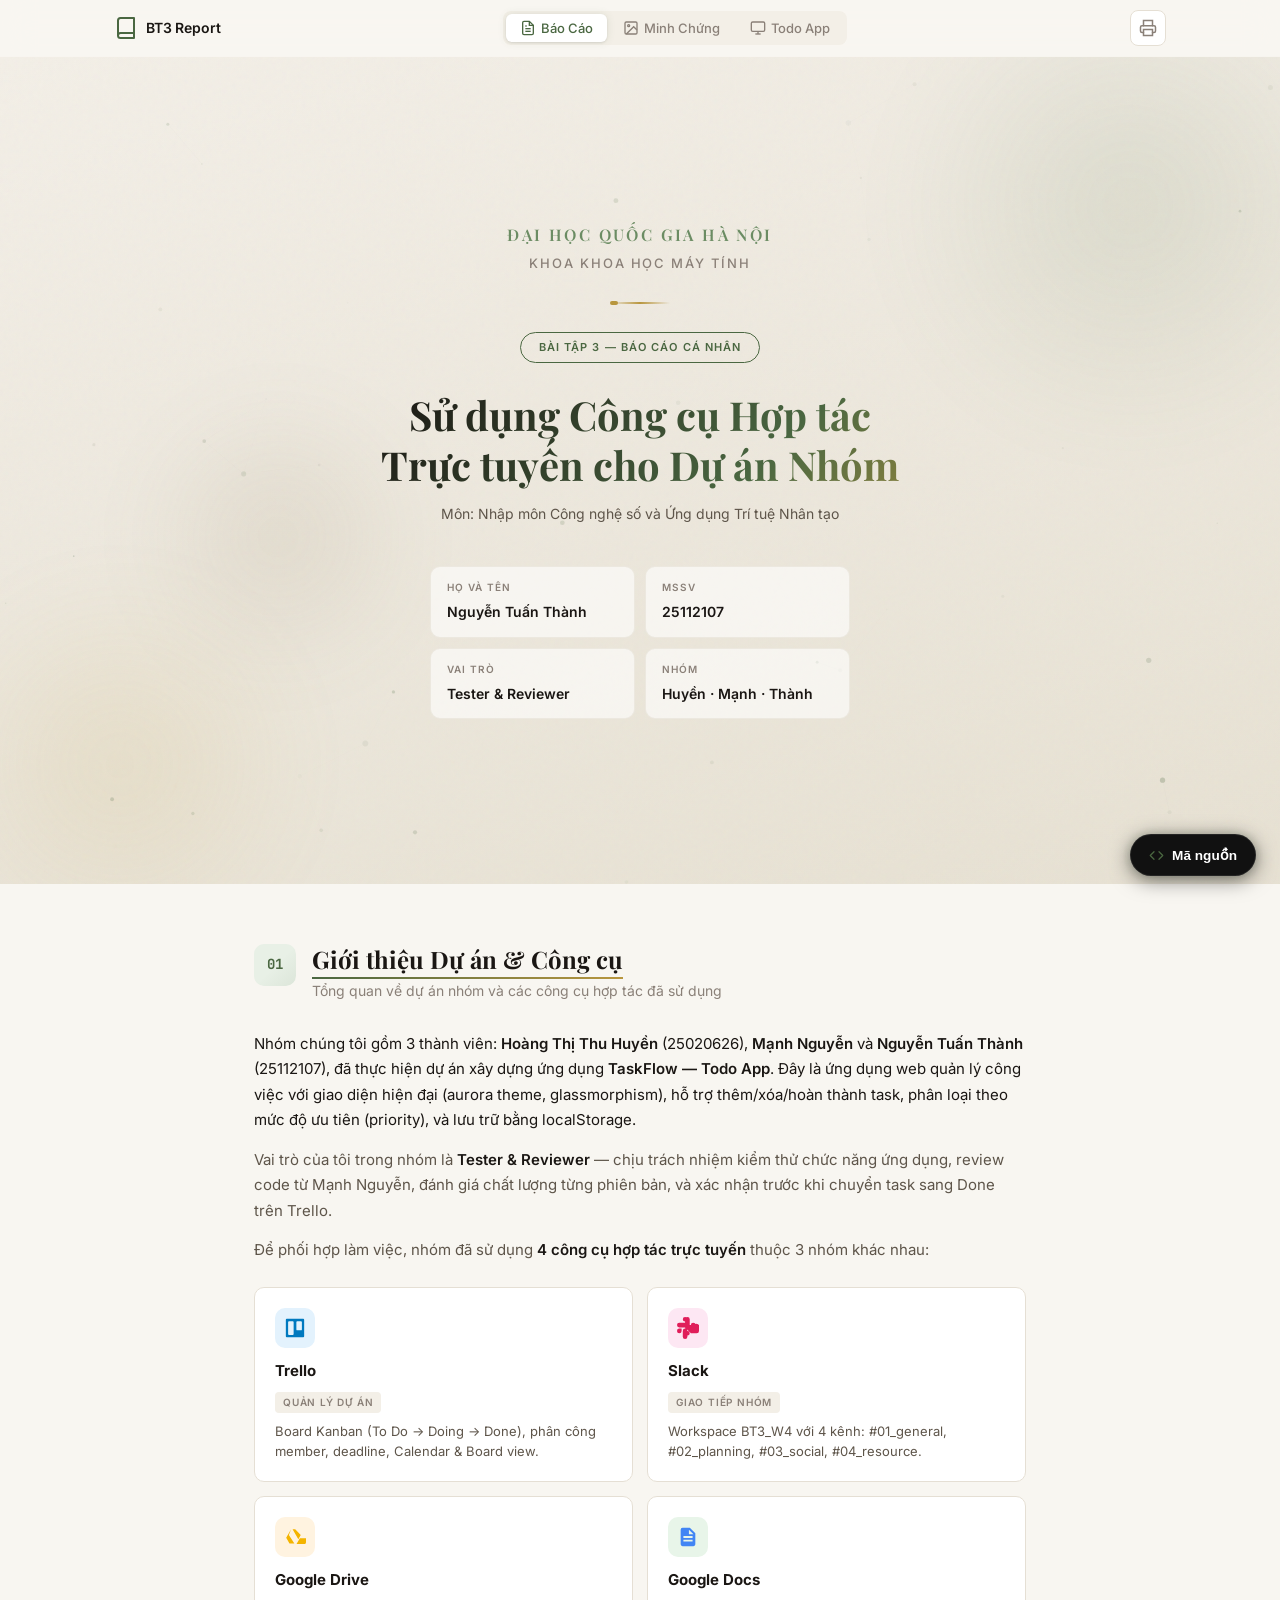
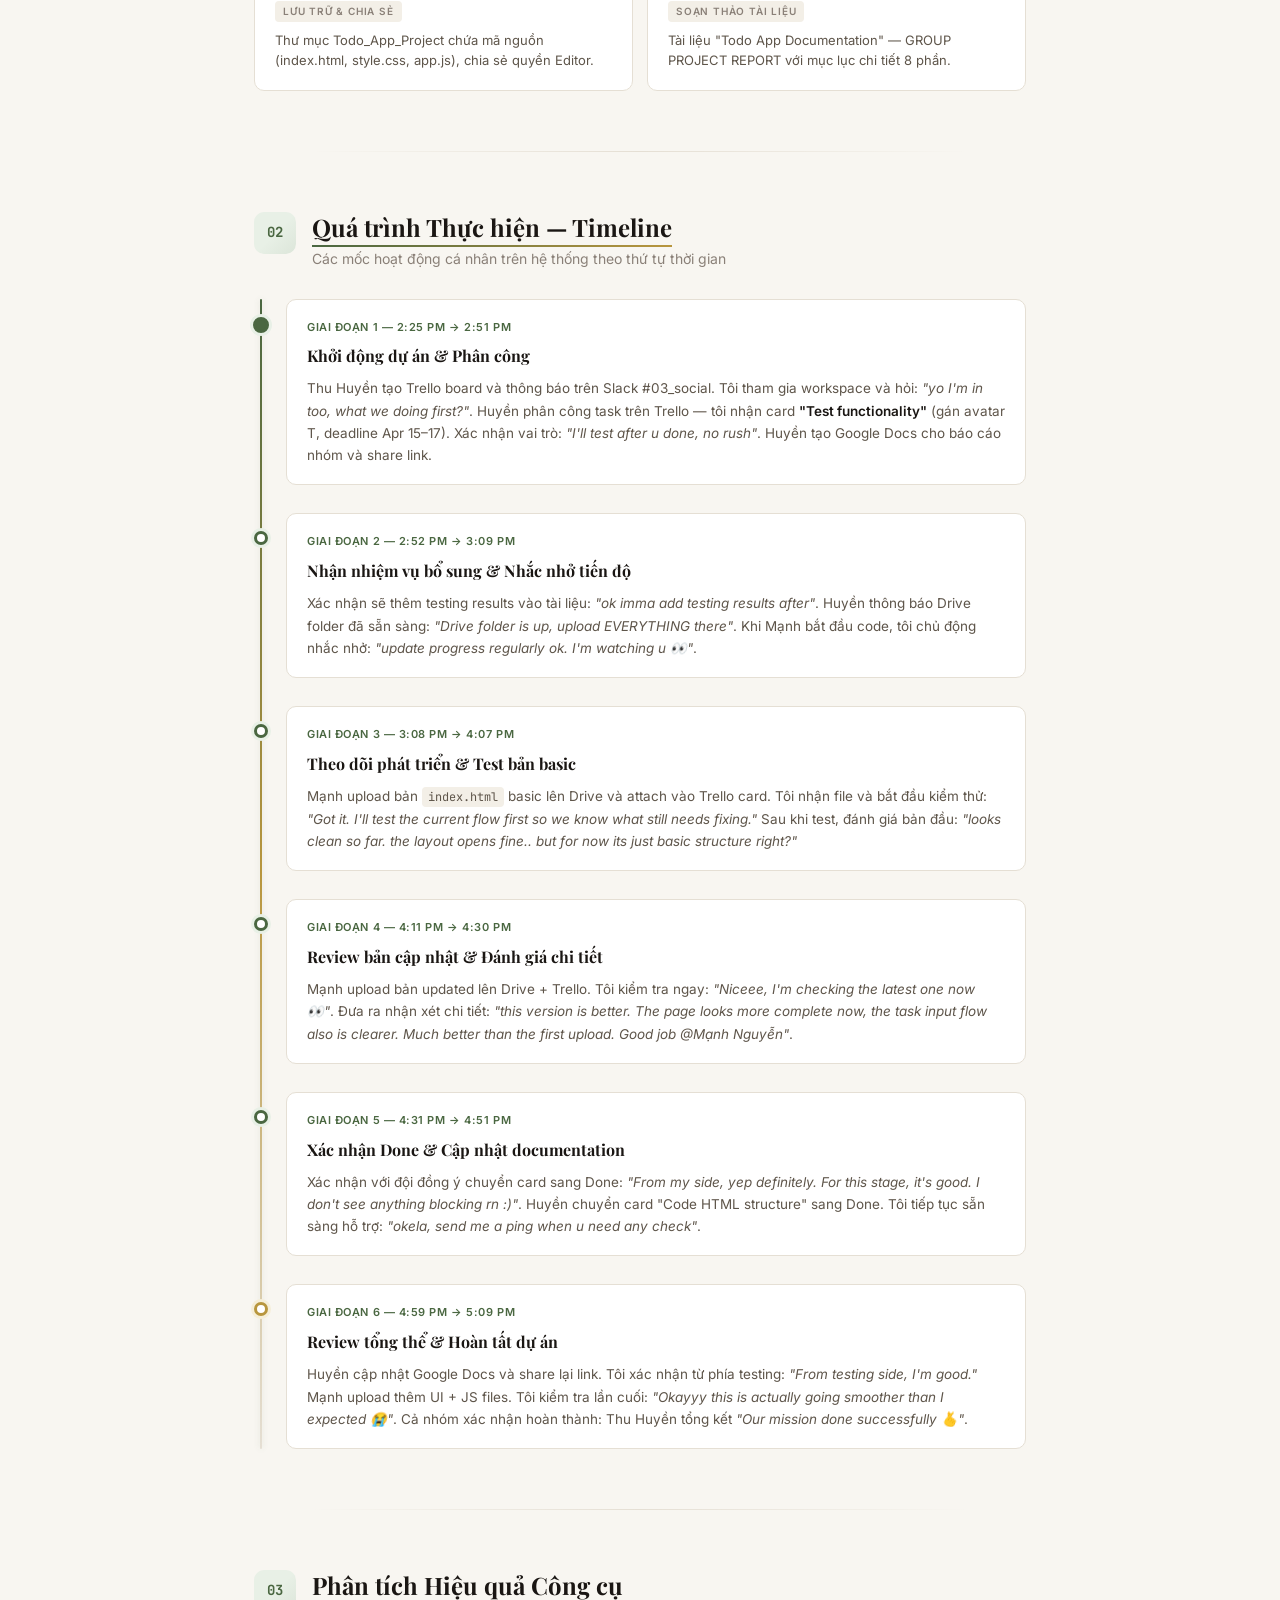
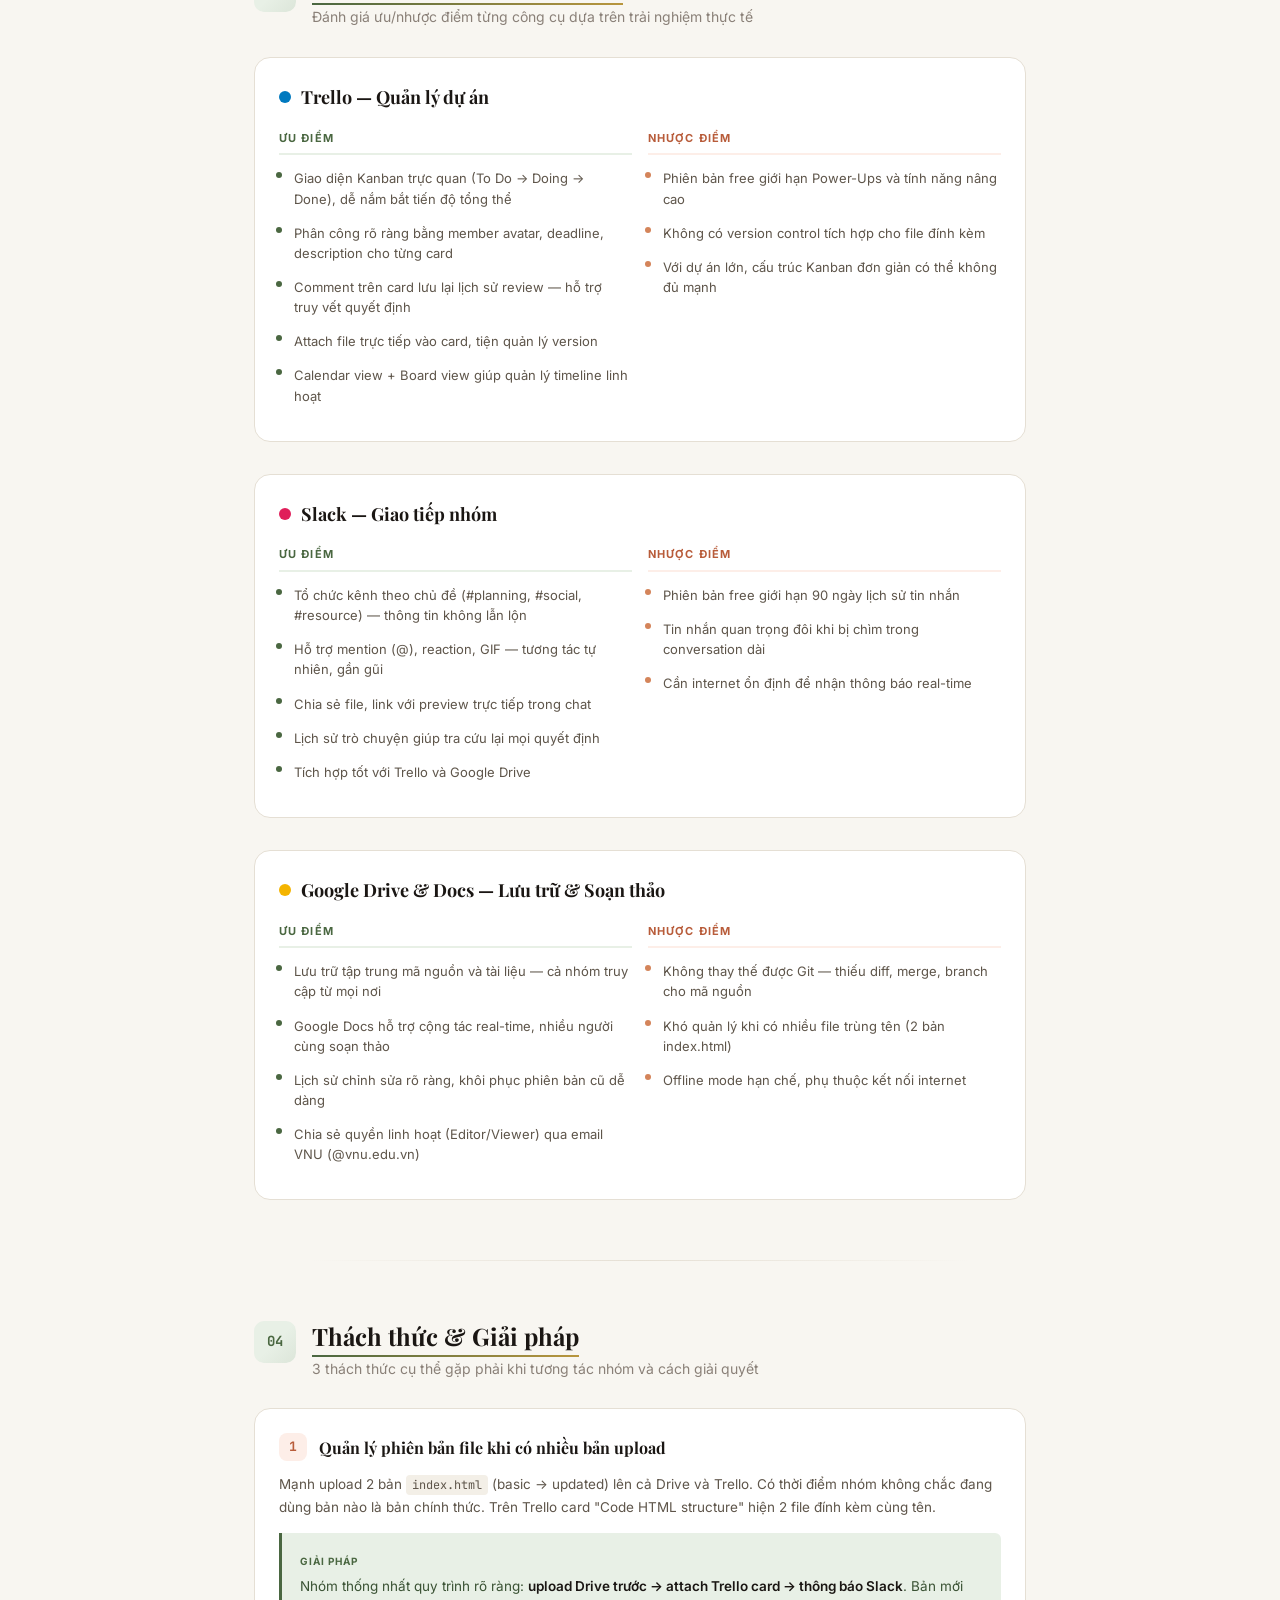
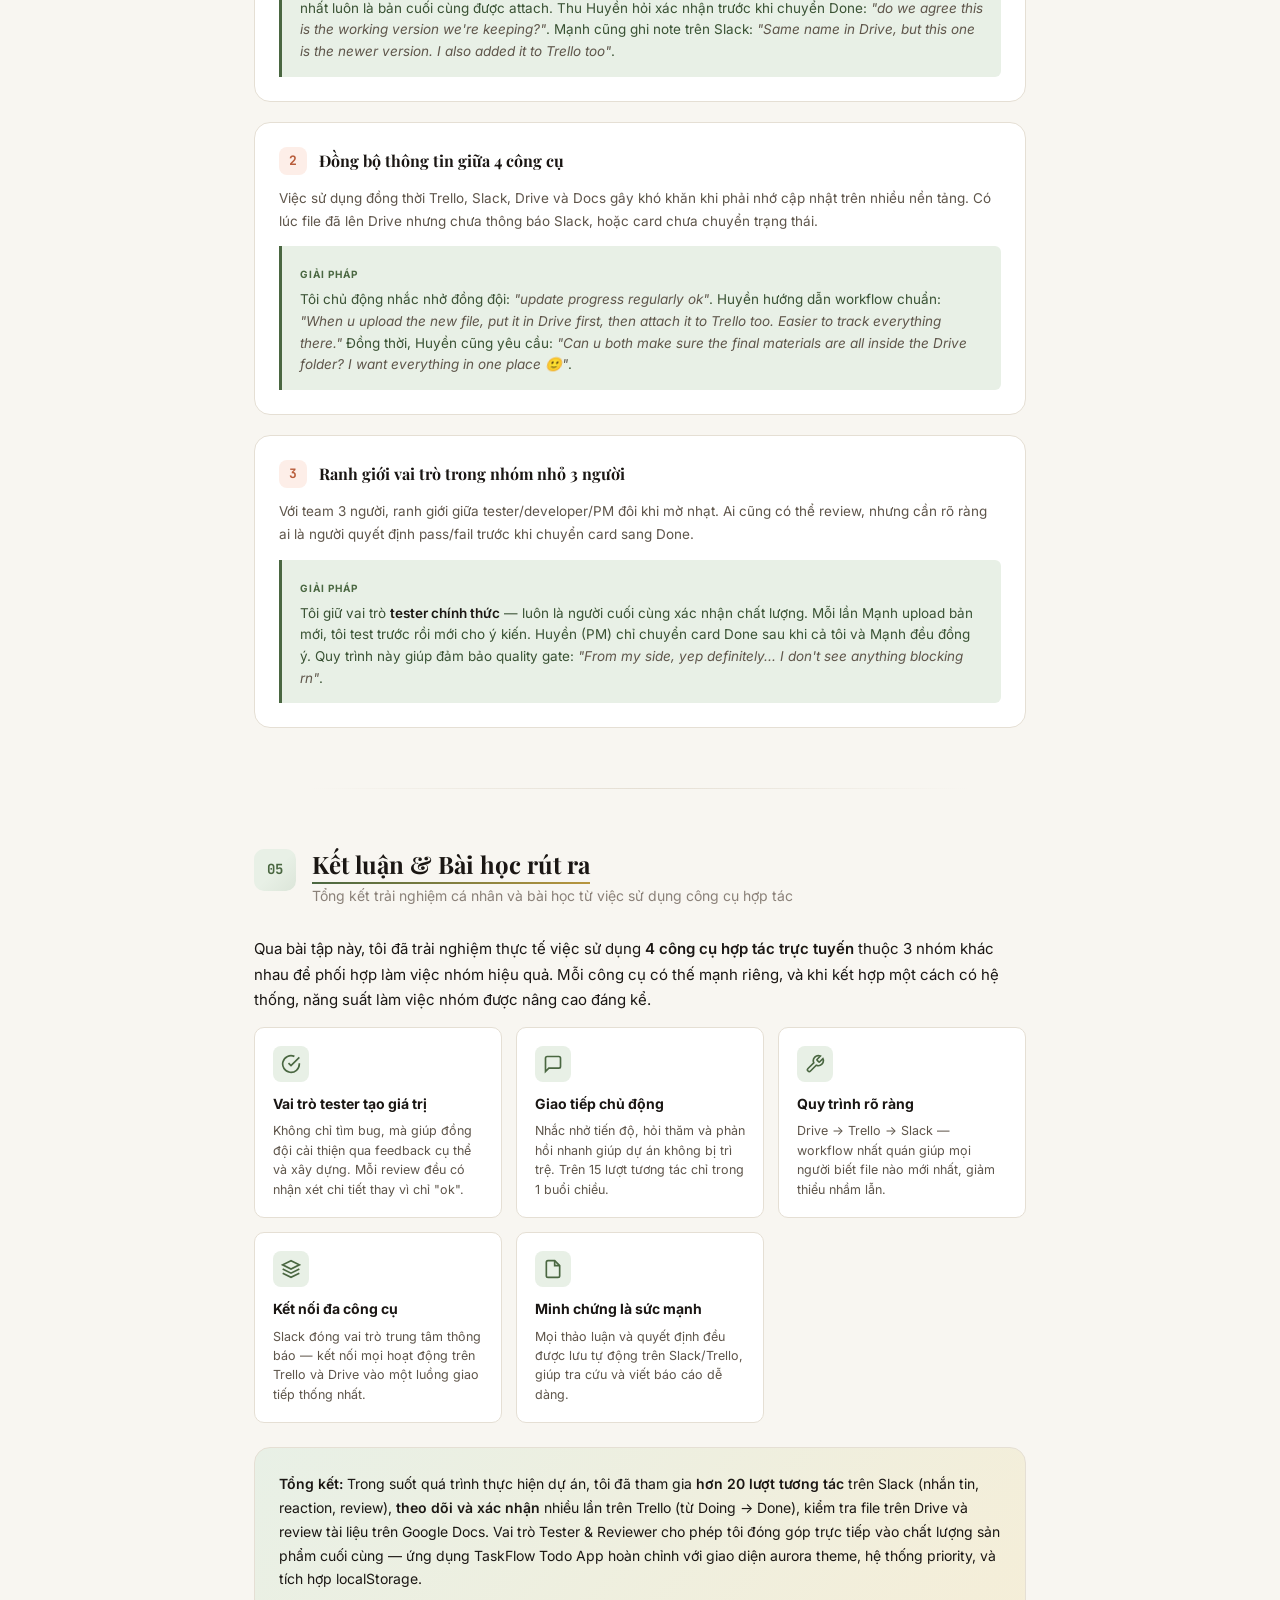
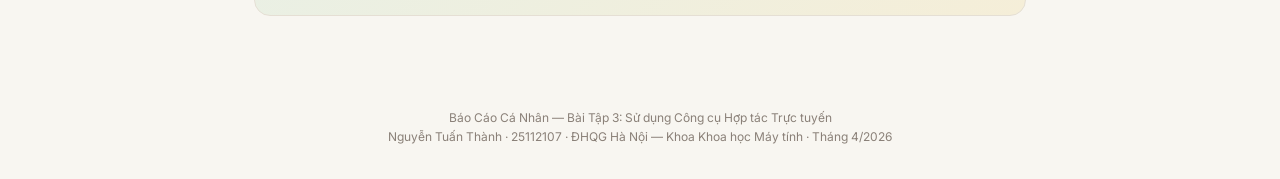
==== commit 01b0eec1: "feat: integrate code explorer modal & clean up" ====
--- a/index.html
+++ b/index.html
@@ -883,5 +883,6 @@
 }
 </script>
 
+<script src="code-explorer.js"></script>
 </body>
 </html>
--- a/report.css
+++ b/report.css
@@ -250,6 +250,7 @@
 
 .cover-content {
     position: relative;
+    z-index: 5;
     text-align: center;
     padding: 60px 32px;
     max-width: 680px;
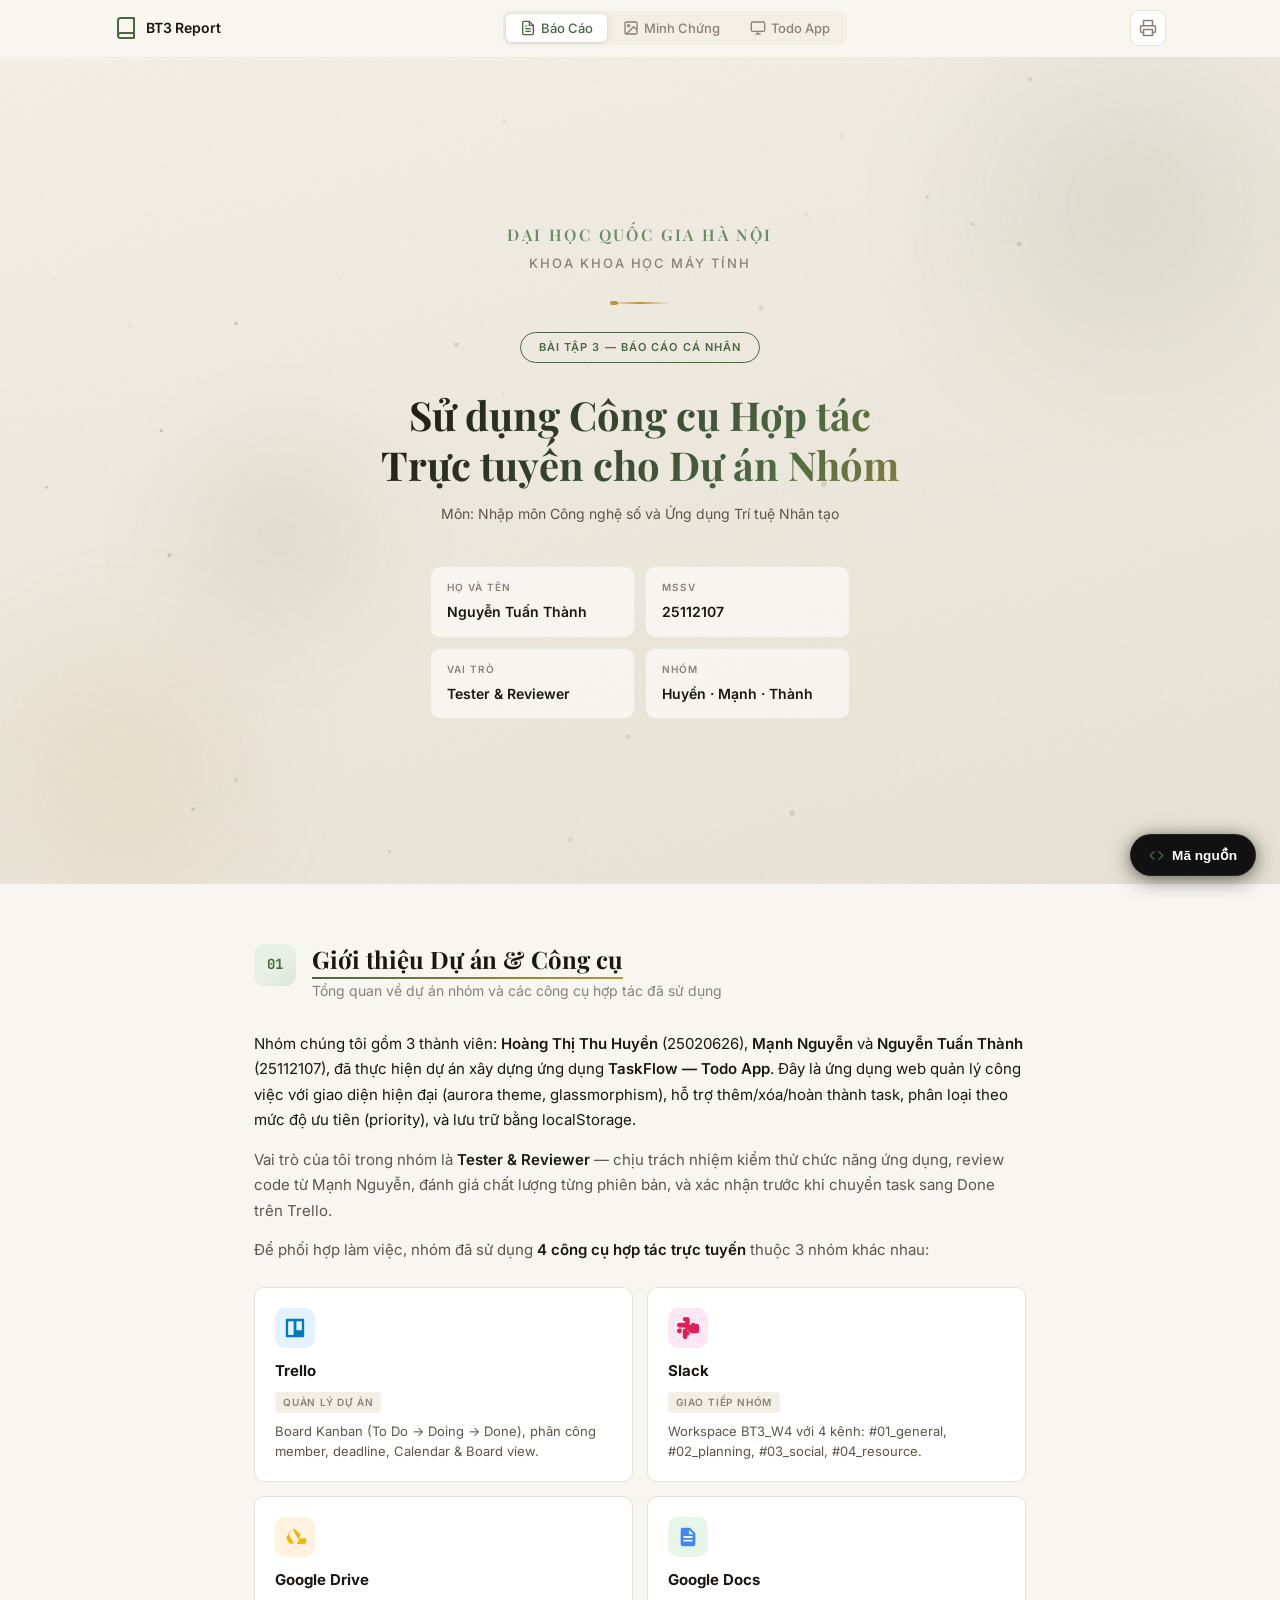
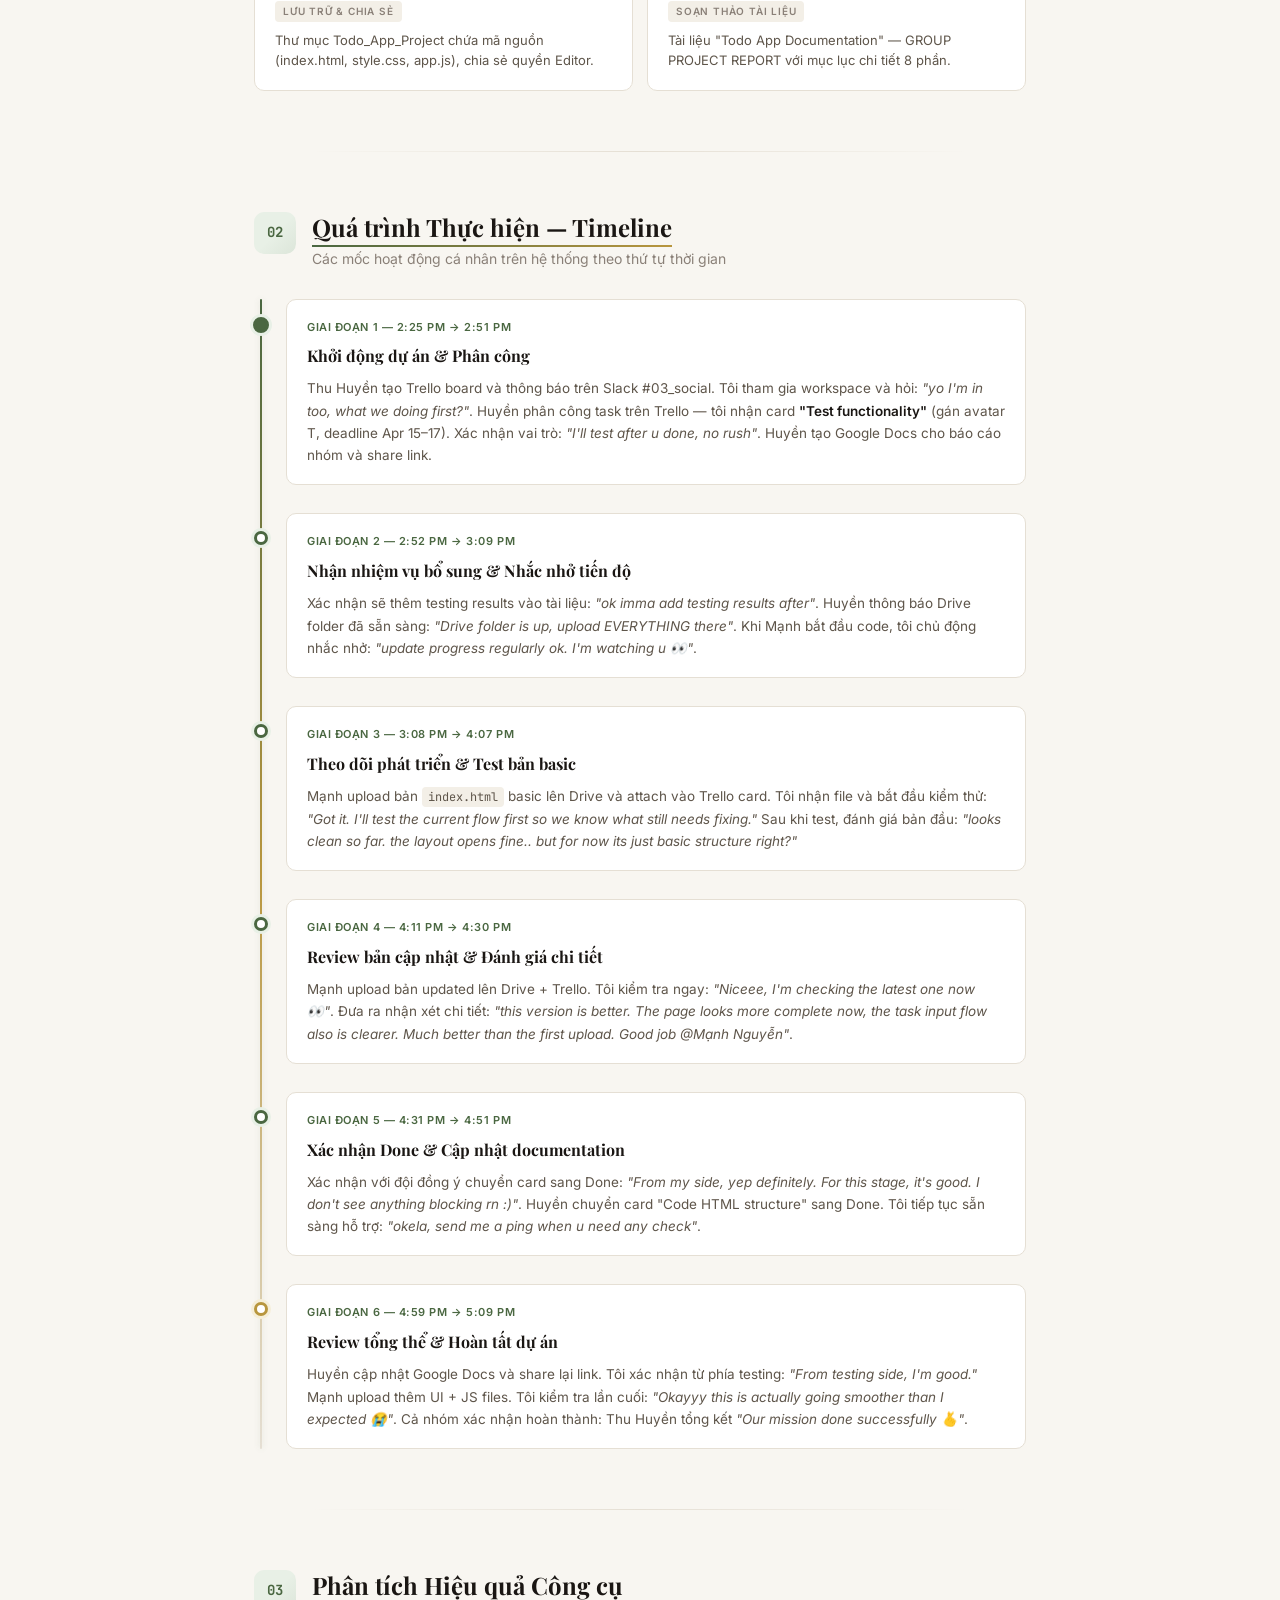
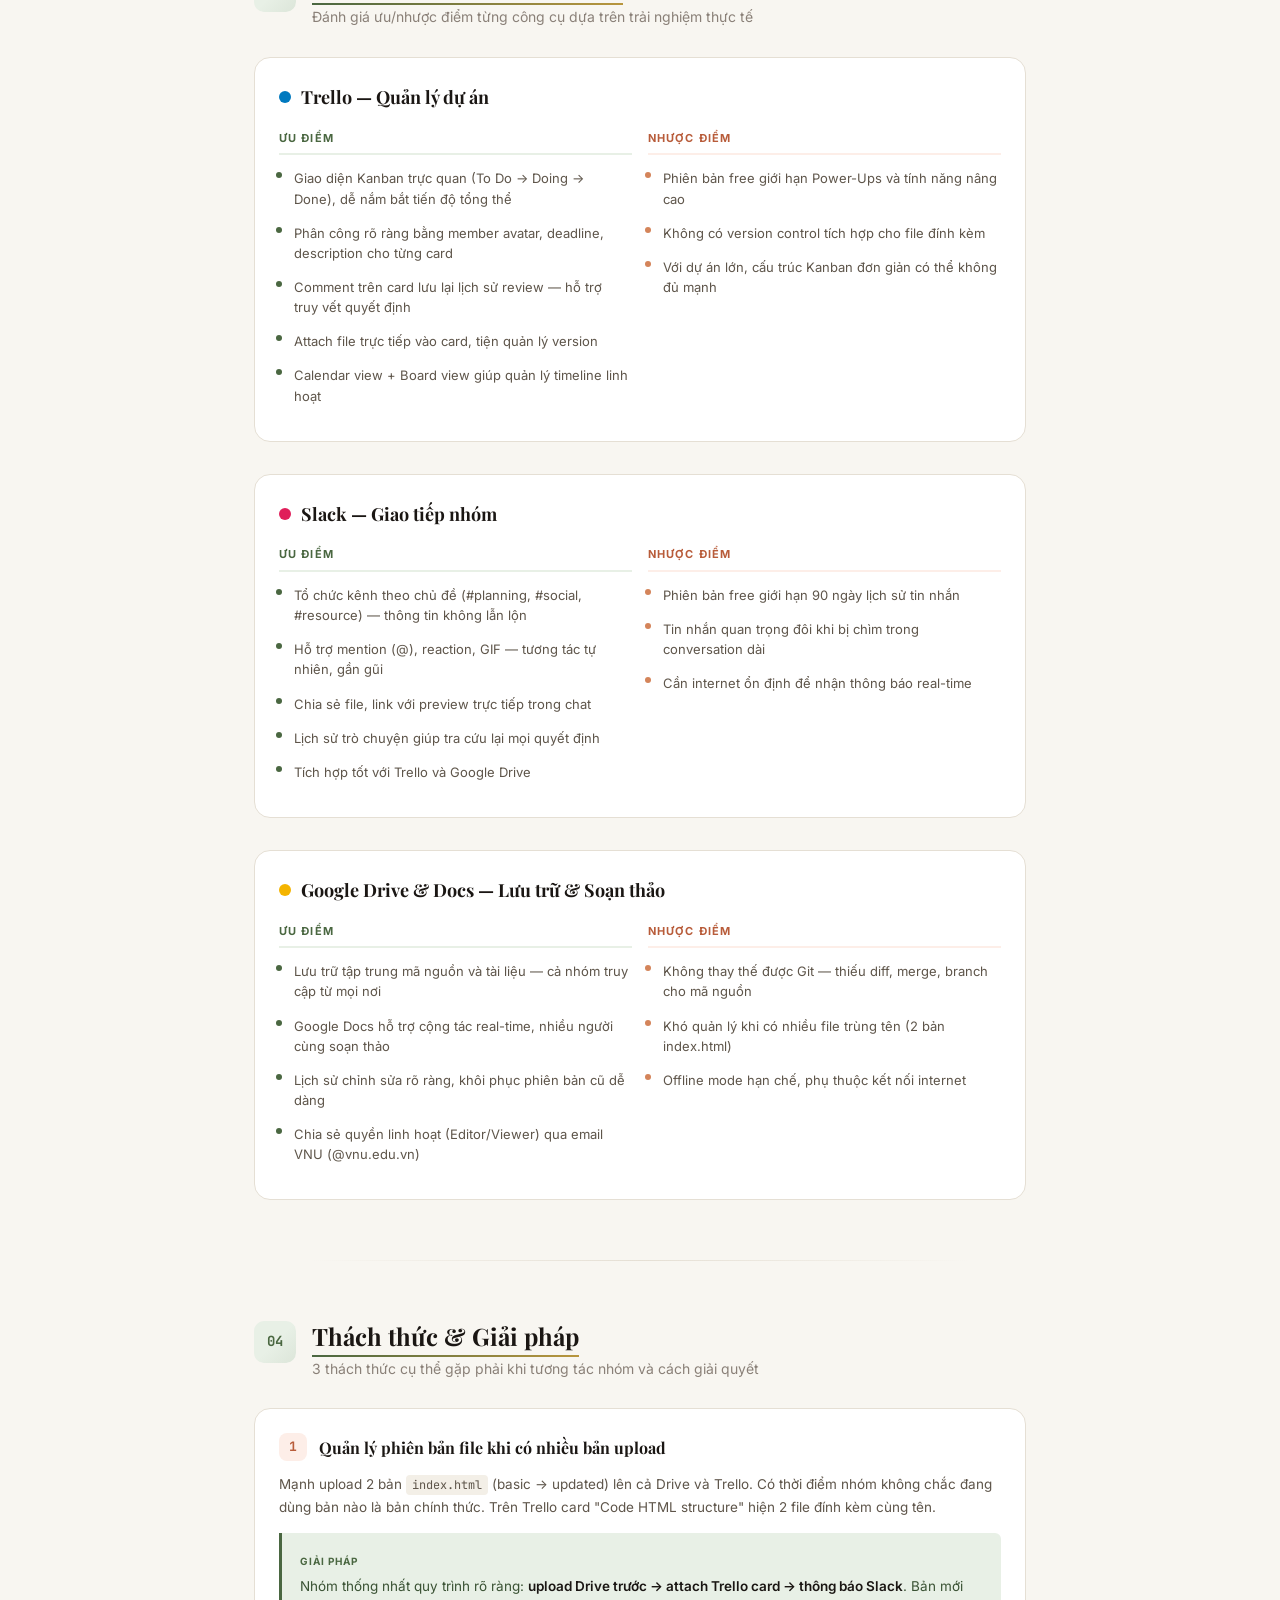
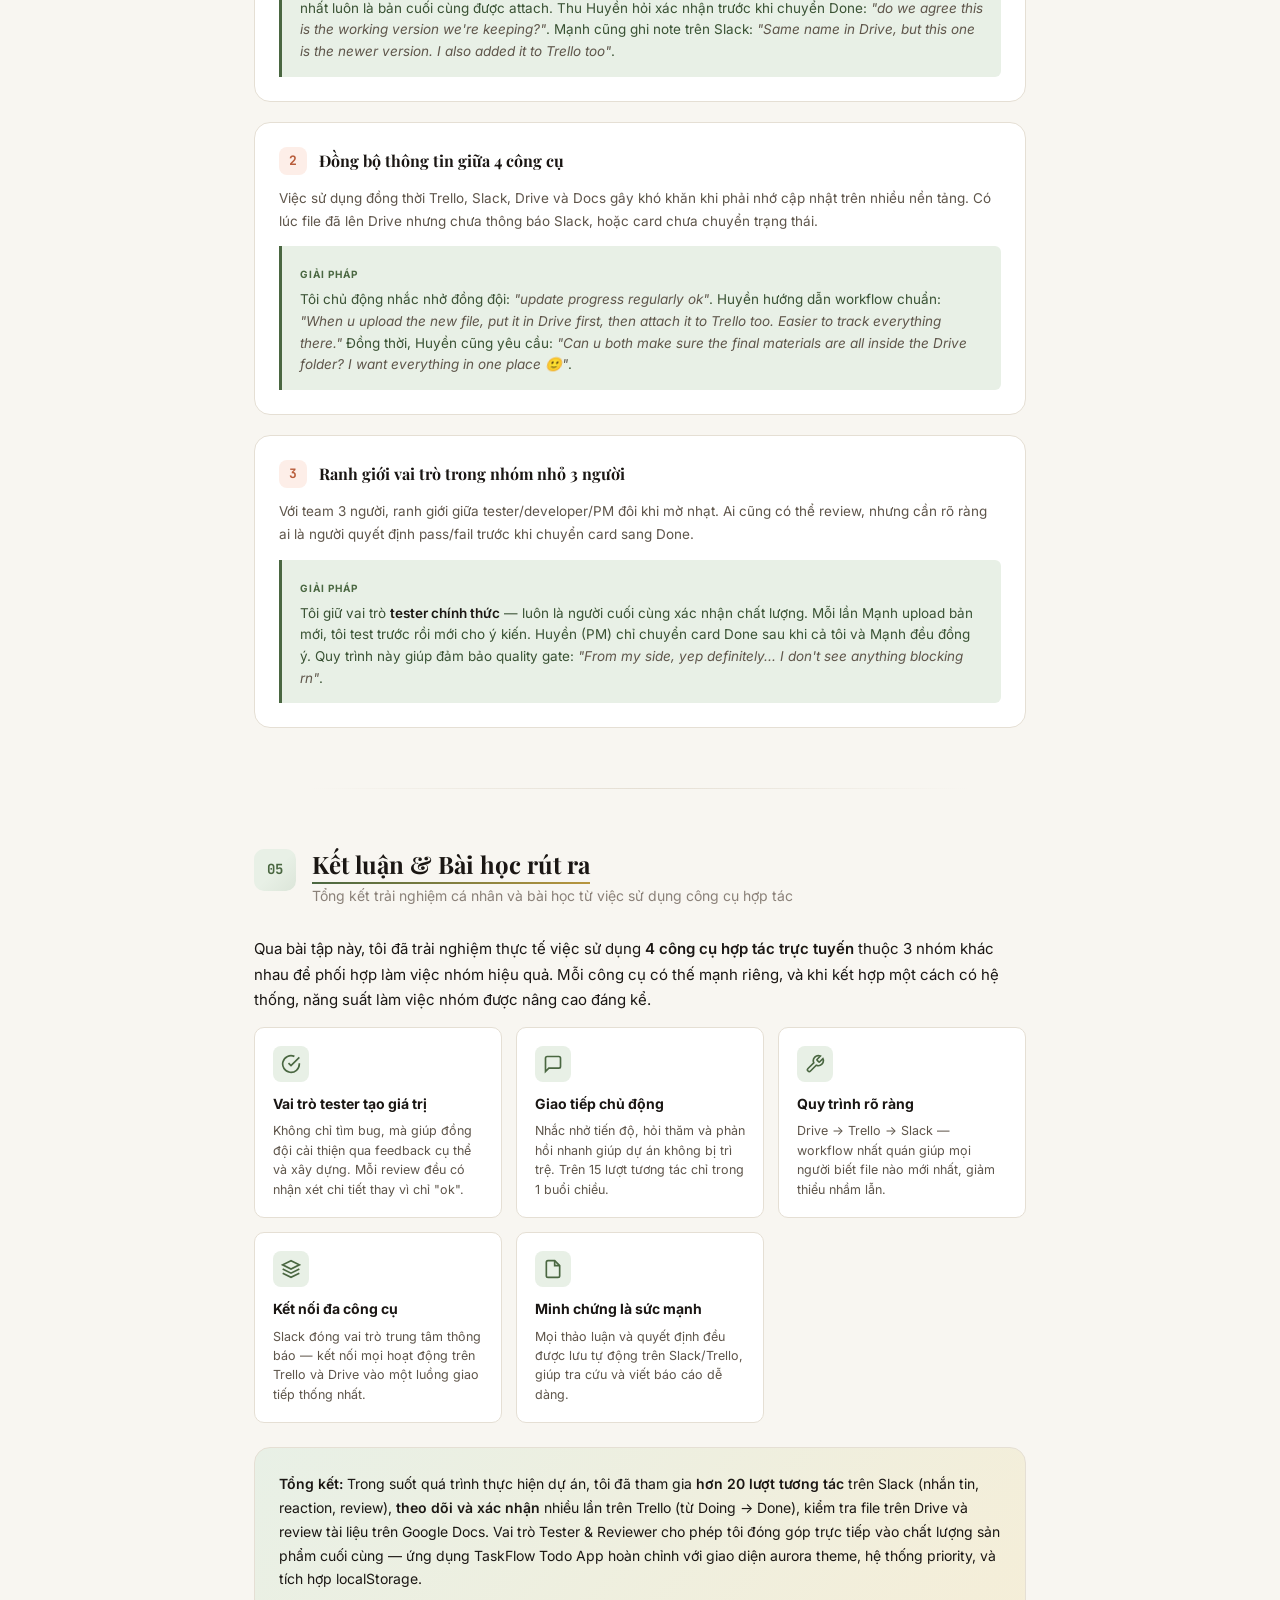
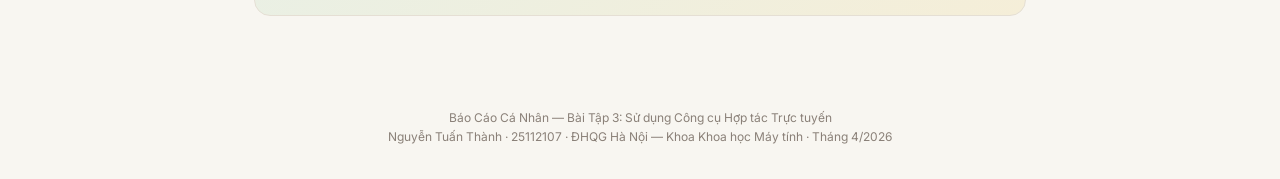
==== commit e7be0ff4: "fix: resolve code layout alignment and clean figma references" ====
--- a/index.html
+++ b/index.html
@@ -883,6 +883,6 @@
 }
 </script>
 
-<script src="code-explorer.js"></script>
+<script src="code-explorer.js?v=2"></script>
 </body>
 </html>
